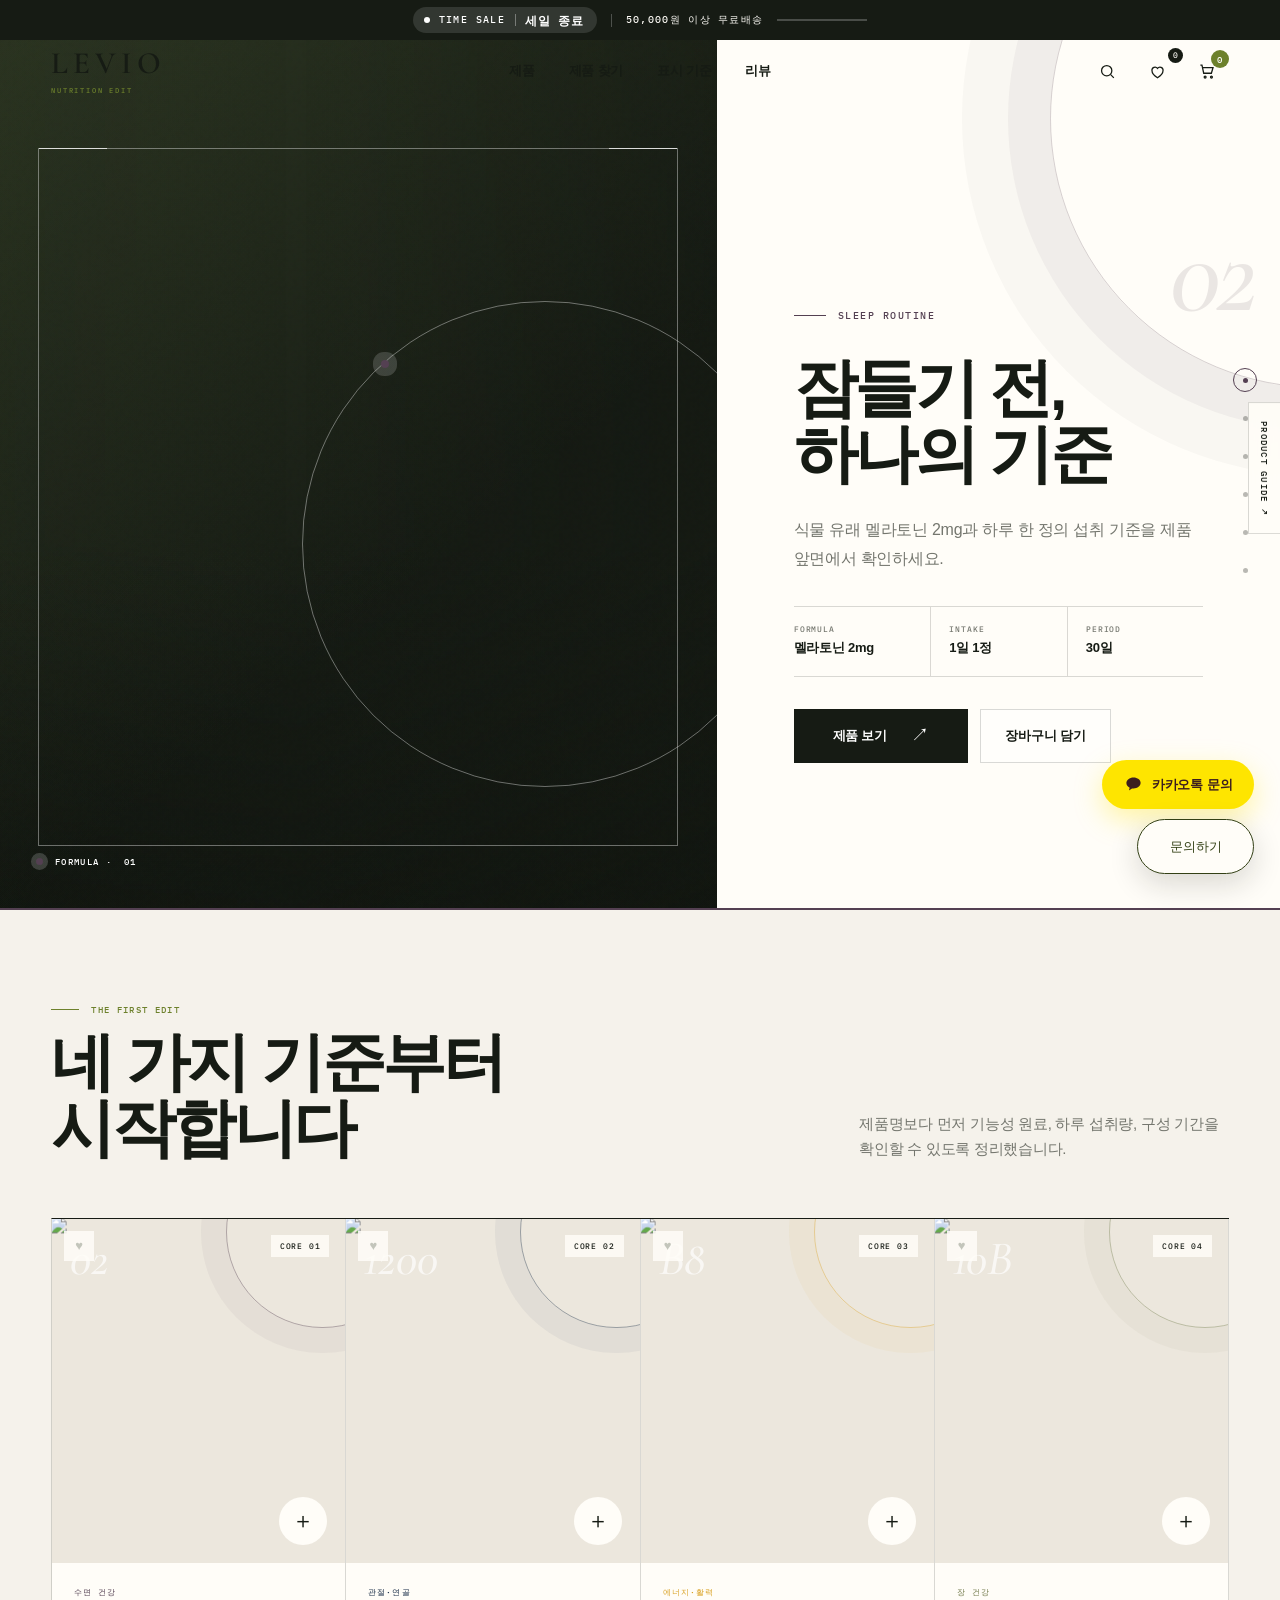
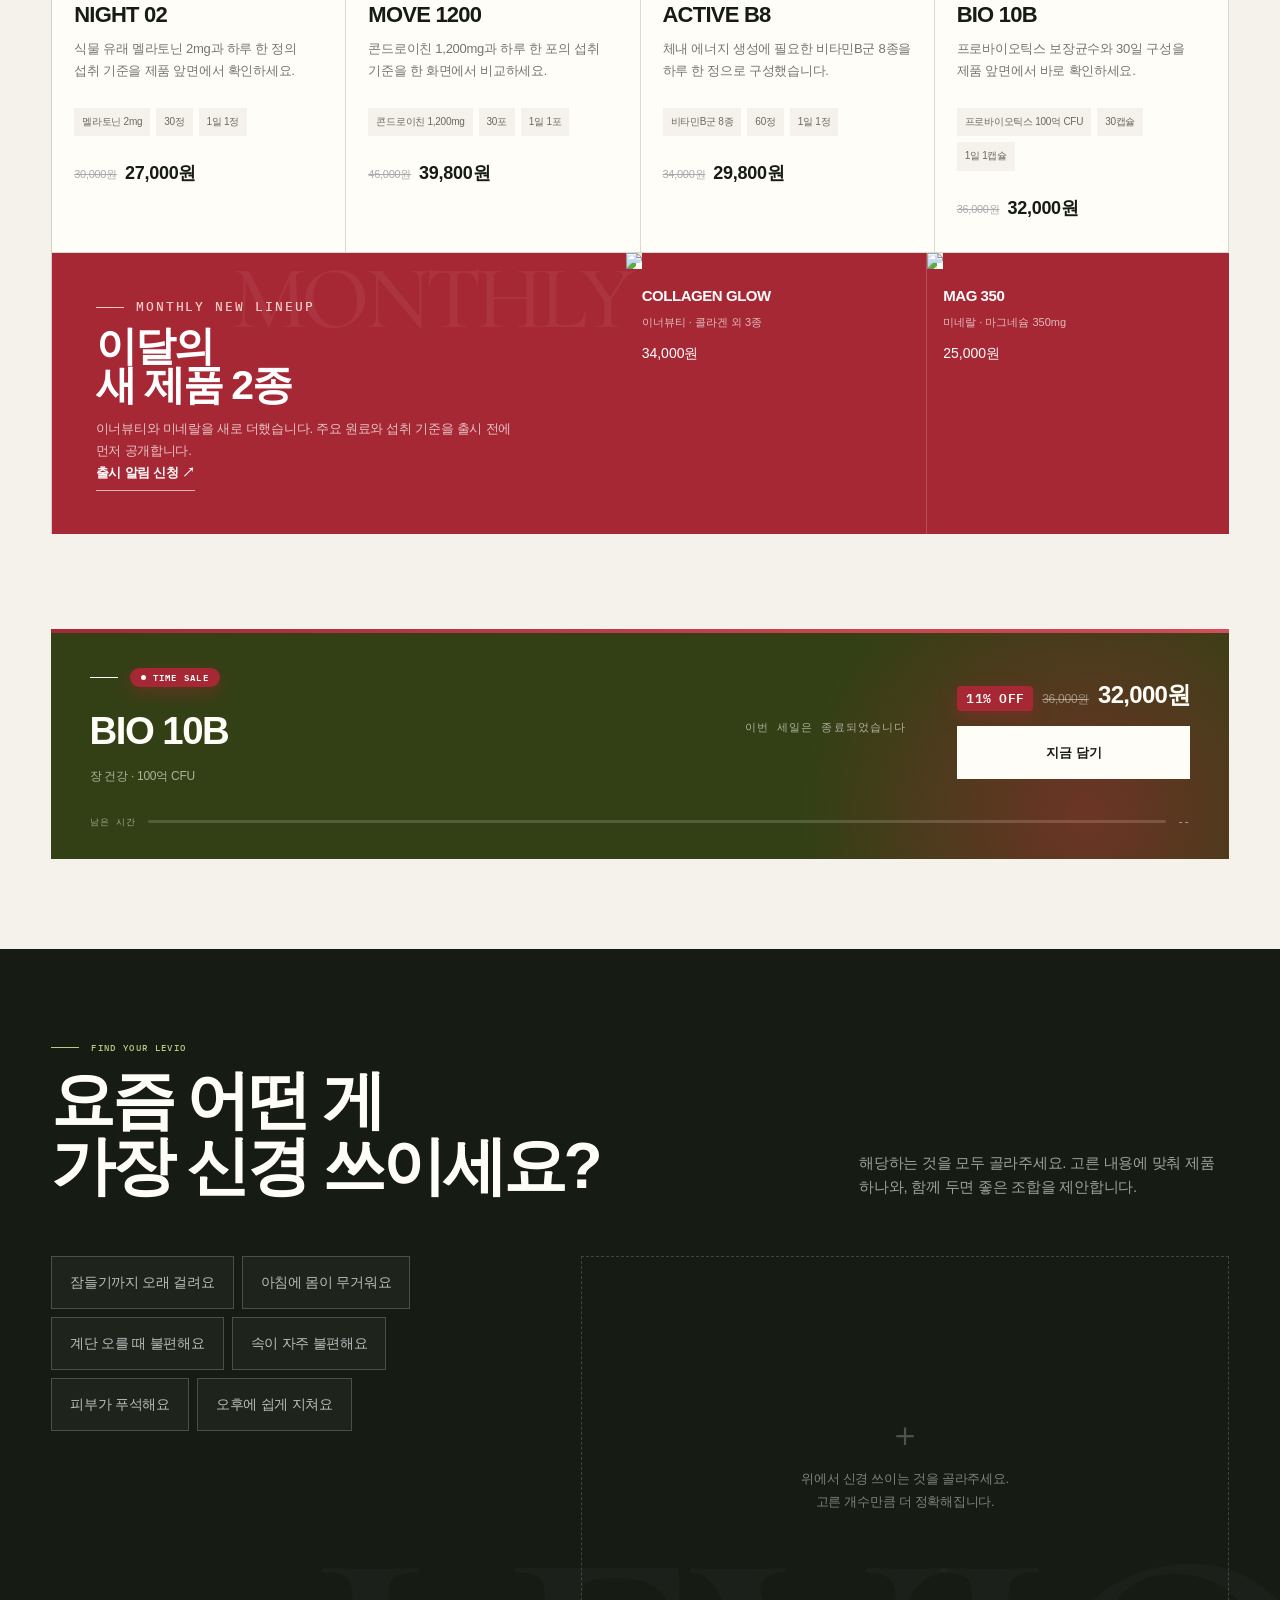
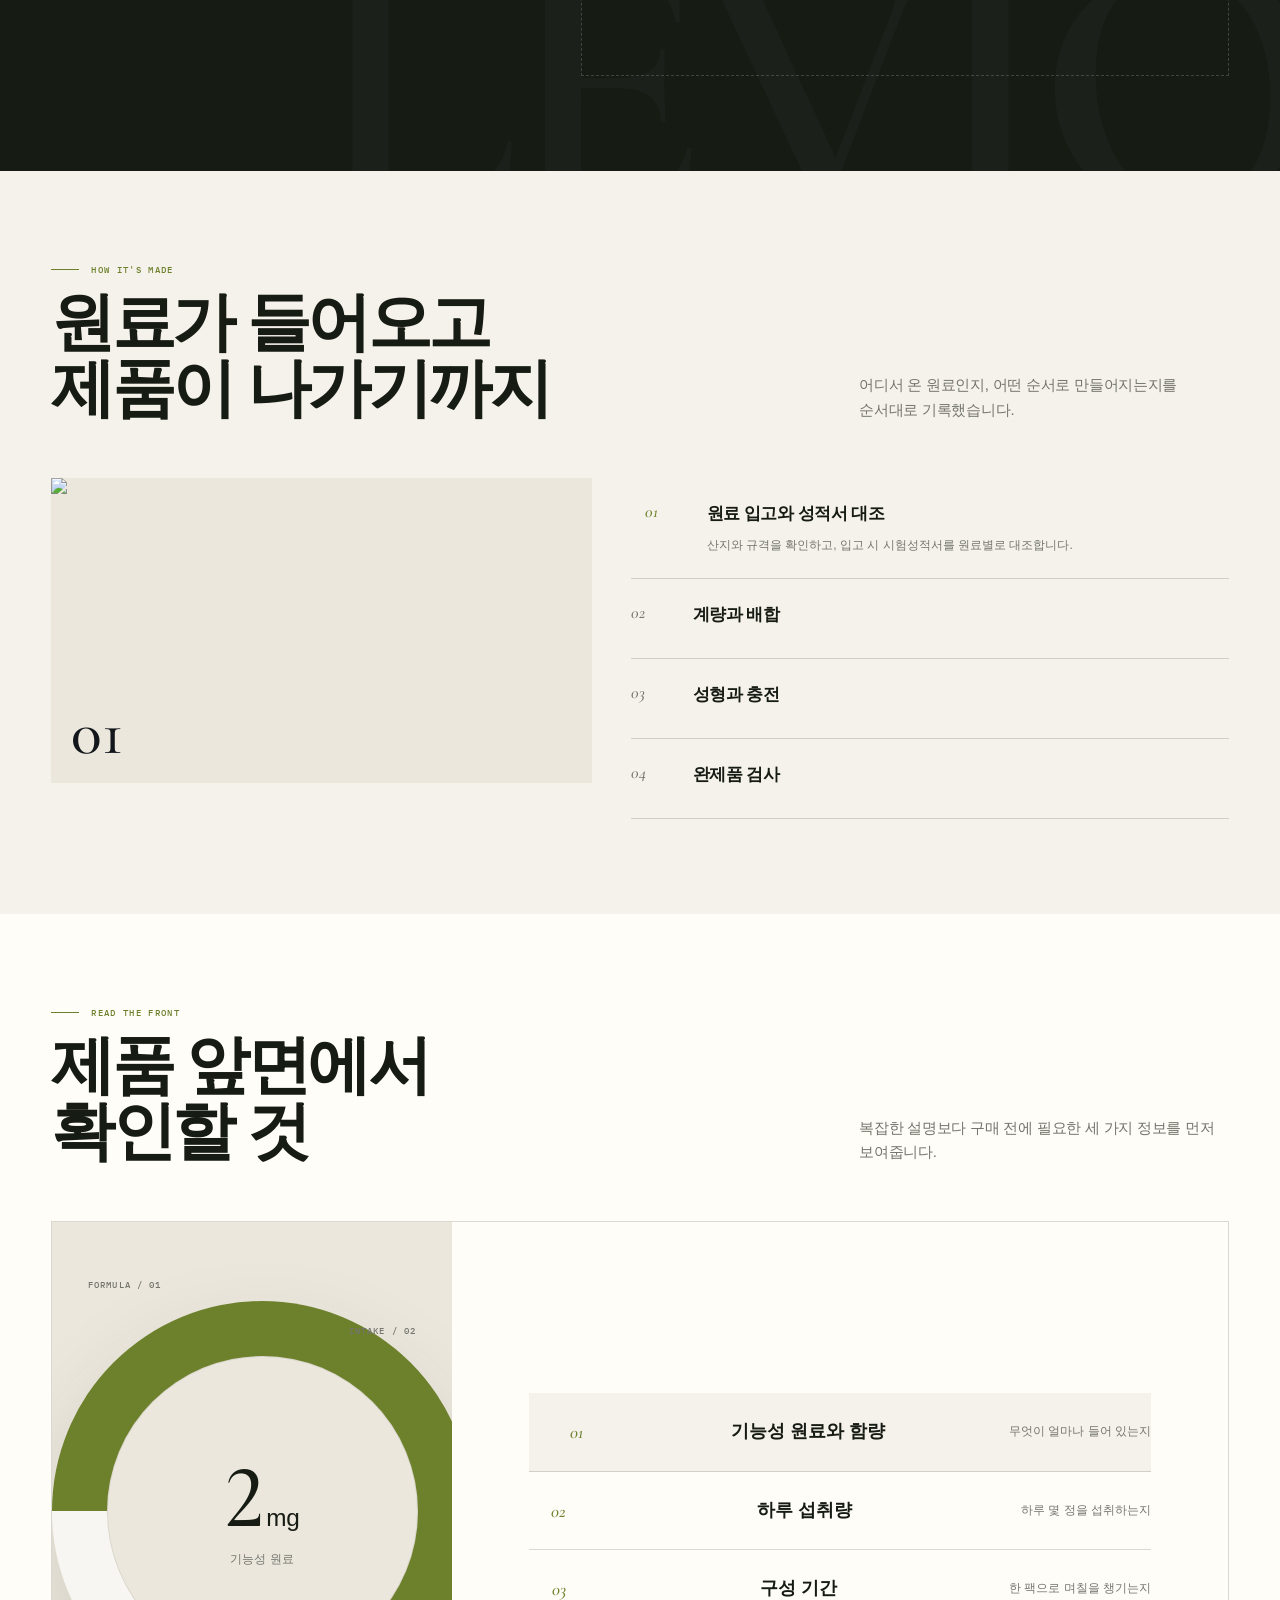
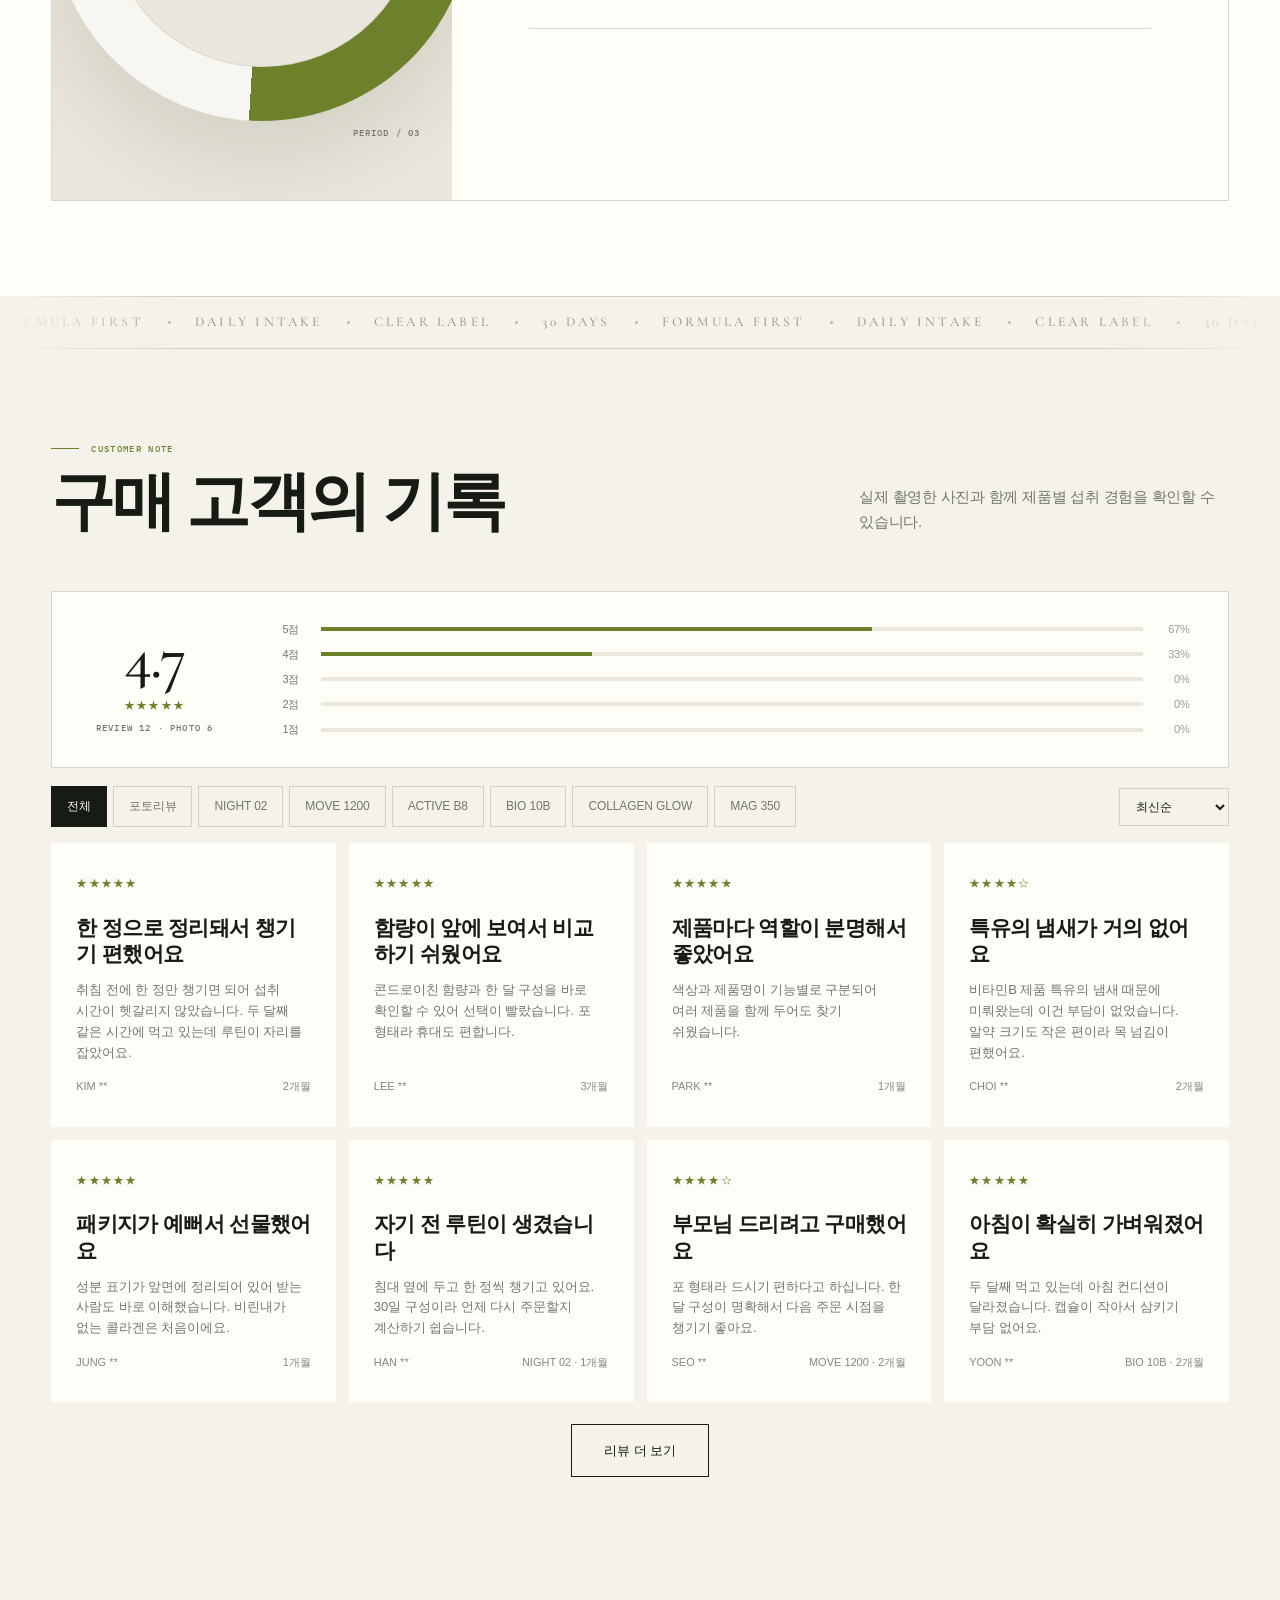
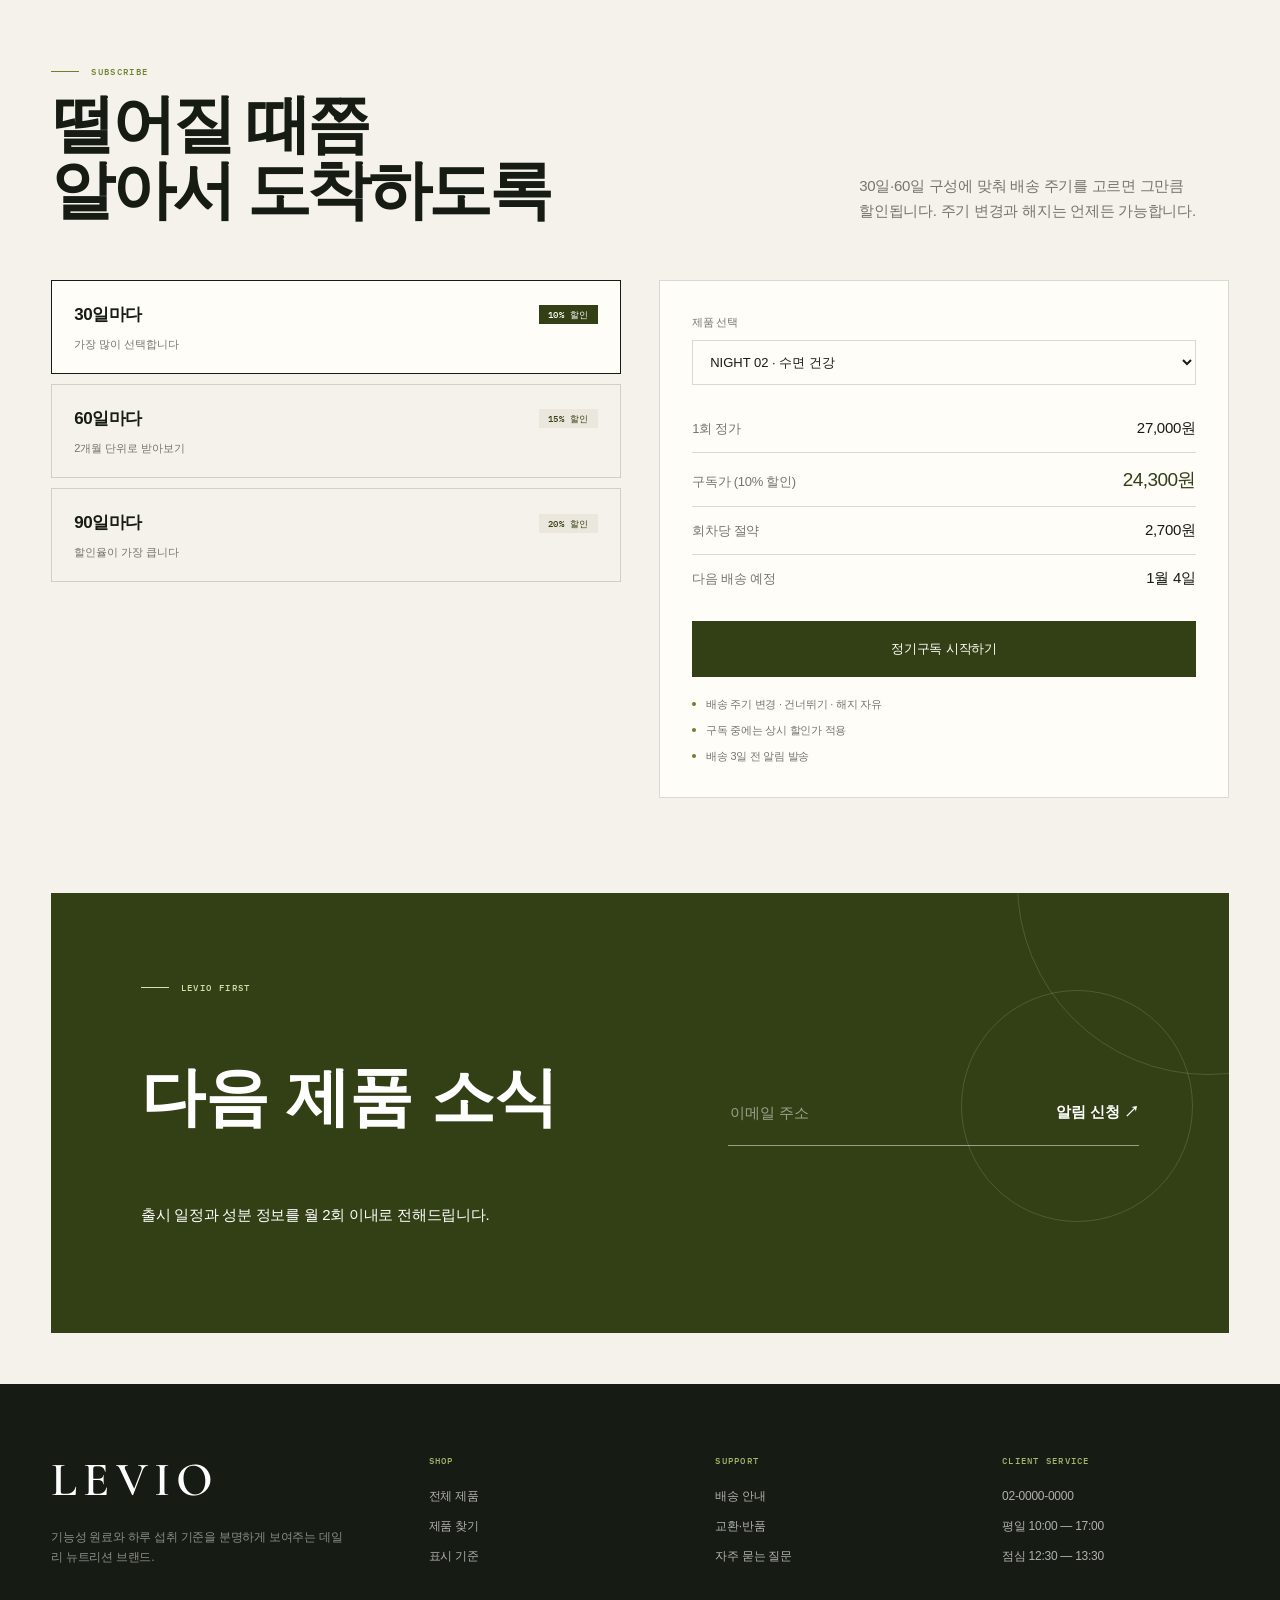
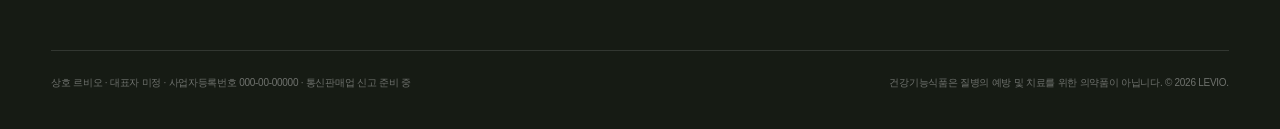
==== cafe24/skin3-final.html @ 1975ecf2 "카페24 자사몰 디자인 2종 추가 leviooffical.cafe24.com 에 배포한 단일 HTML 소스와 작업 기록입니다.  - cafe24/skin3-final.html : " ====
<!doctype html>
<html lang="ko">
<head>
  <meta charset="utf-8">
  <meta name="viewport" content="width=device-width, initial-scale=1">
  <meta name="theme-color" content="#f2eee6">
  <meta name="description" content="기능성 원료와 하루 섭취량을 분명하게 보여주는 르비오의 데일리 뉴트리션 스토어">
  <title>LEVIO — Daily Nutrition Edit</title>
  <link rel="preconnect" href="https://cdn.jsdelivr.net">
  <link rel="preconnect" href="https://fonts.googleapis.com">
  <link rel="preconnect" href="https://fonts.gstatic.com" crossorigin>
  <link href="https://fonts.googleapis.com/css2?family=Cormorant+Garamond:ital,wght@0,500;0,600;1,500&family=IBM+Plex+Mono:wght@400;500&display=swap" rel="stylesheet">
  <link href="https://cdn.jsdelivr.net/gh/orioncactus/pretendard/dist/web/variable/pretendardvariable-dynamic-subset.css" rel="stylesheet">
  <style>
    :root{
      --ink:#161b14;
      --muted:#74766e;
      --line:rgba(22,27,20,.16);
      --paper:#f5f2eb;
      --paper-2:#ece7dd;
      --white:#fffdf8;
      --olive:#6d812c;
      --olive-deep:#334015;
      --night:#544052;
      --move:#1c304a;
      --active:#d9a122;
      --bio:#727a4b;
      --glow:#a62835;
      --accent:var(--night);
      --accent-soft:#e7dfe5;
      --sans:"Pretendard Variable",Pretendard,-apple-system,BlinkMacSystemFont,"Segoe UI",sans-serif;
      --serif:"Cormorant Garamond",Georgia,serif;
      /* IBM Plex Mono 에는 한글 글리프가 없습니다. 한글이 시스템 기본 모노로
         떨어지지 않도록 Pretendard 를 폴백으로 둡니다. */
      --mono:"IBM Plex Mono","Pretendard Variable",Pretendard,monospace;
      --pad:clamp(20px,4vw,72px);
      --header-h:82px;
      --ease:cubic-bezier(.22,1,.36,1);
    }
    *{box-sizing:border-box}
    html{scroll-behavior:smooth;background:var(--paper)}
    body{margin:0;background:var(--paper);color:var(--ink);font-family:var(--sans);font-size:15px;line-height:1.65;letter-spacing:-.018em;overflow-x:hidden}
    button,a,input{font:inherit}
    button,a{color:inherit}
    button{border:0;background:none;cursor:pointer}
    a{text-decoration:none}
    img{display:block;max-width:100%}
    .sr-only{position:absolute;width:1px;height:1px;padding:0;margin:-1px;overflow:hidden;clip:rect(0,0,0,0);white-space:nowrap;border:0}
    :focus-visible{outline:2px solid var(--olive);outline-offset:4px}

    /* 상단 알림과 헤더 */
    .notice{height:40px;display:flex;align-items:center;justify-content:center;background:var(--ink);color:var(--white);font:500 10px/1 var(--mono);letter-spacing:.13em;text-transform:uppercase;position:relative;z-index:50}
    .site-header{height:var(--header-h);position:absolute;top:30px;left:0;right:0;z-index:40;display:grid;grid-template-columns:1fr auto 1fr;align-items:center;padding:0 var(--pad);color:var(--ink);transition:background .4s,box-shadow .4s,transform .4s}
    .site-header.is-fixed{position:fixed;top:0;height:66px;background:rgba(255,253,248,.76);backdrop-filter:blur(18px) saturate(120%);box-shadow:0 1px 0 var(--line)}
    .wordmark{display:inline-grid;justify-items:start;line-height:.82;width:max-content}
    .wordmark strong{font:600 31px/1 var(--serif);letter-spacing:.16em}
    .wordmark small{font:500 7px/1 var(--mono);letter-spacing:.26em;color:var(--olive);margin-top:8px}
    .nav{display:flex;align-items:center;gap:34px;font-size:13px;font-weight:650}
    .nav a{position:relative;padding:12px 0}
    .nav a::after{content:"";position:absolute;left:0;right:100%;bottom:5px;height:1px;background:currentColor;transition:right .35s var(--ease)}
    .nav a:hover::after{right:0}
    .header-actions{justify-self:end;display:flex;align-items:center;gap:8px}
    .icon-button{width:42px;height:42px;border-radius:50%;display:grid;place-items:center;transition:background .25s,transform .25s}
    .icon-button:hover{background:rgba(255,255,255,.65);transform:translateY(-2px)}
    .icon-button svg{width:19px;height:19px;fill:none;stroke:currentColor;stroke-width:1.6}
    .cart-button{position:relative}
    .cart-count{position:absolute;right:0;top:0;min-width:18px;height:18px;padding:0 5px;border-radius:20px;display:grid;place-items:center;background:var(--olive);color:white;font:500 9px/1 var(--mono)}
    .menu-button{display:none}

    /* 제품 전환형 히어로 */
    .hero{min-height:calc(100svh - 30px);display:grid;grid-template-columns:minmax(0,1.12fr) minmax(410px,.88fr);position:relative;isolation:isolate;background:var(--white);overflow:hidden;--hero-accent:var(--night);--hero-soft:#ded3dc}
    .hero-media{min-height:calc(100svh - 30px);position:relative;overflow:hidden;background:#dad2c5}
    .hero-media::before{content:"";position:absolute;inset:0;z-index:4;background:linear-gradient(90deg,rgba(15,18,13,.04),transparent 42%,rgba(15,18,13,.18)),linear-gradient(0deg,rgba(9,12,9,.3),transparent 42%);pointer-events:none}
    .hero-media::after{content:"";position:absolute;inset:0;z-index:5;opacity:.15;pointer-events:none;background-image:url("data:image/svg+xml,%3Csvg viewBox='0 0 180 180' xmlns='http://www.w3.org/2000/svg'%3E%3Cfilter id='n'%3E%3CfeTurbulence type='fractalNoise' baseFrequency='.85' numOctaves='3' stitchTiles='stitch'/%3E%3C/filter%3E%3Crect width='100%25' height='100%25' filter='url(%23n)' opacity='.32'/%3E%3C/svg%3E");mix-blend-mode:soft-light}
    /* 가로형 씬 컷이라 세로 패키지컷보다 확대를 줄여야 구도가 살아남습니다 */
    .hero-image{position:absolute;inset:-2%;width:104%;height:104%;object-fit:cover;object-position:center 46%;opacity:0;filter:saturate(.88) contrast(.98);transform:scale(1.05);transition:opacity 1s var(--ease),transform 7s ease;will-change:opacity,transform}
    .hero-image.is-active{opacity:1;transform:scale(1)}
    .hero-frame{position:absolute;inset:clamp(102px,12vh,138px) clamp(18px,3vw,48px) clamp(26px,5vw,64px);border:1px solid rgba(255,255,255,.38);z-index:6;pointer-events:none}
    .hero-frame::before,.hero-frame::after{content:"";position:absolute;width:68px;height:1px;background:rgba(255,255,255,.75);top:-1px}
    .hero-frame::before{left:0}.hero-frame::after{right:0}
    .scene-label{position:absolute;z-index:8;left:calc(var(--pad) * .7);bottom:44px;color:white;font:500 9px/1 var(--mono);letter-spacing:.15em;display:flex;align-items:center;gap:12px}
    .scene-label::before{content:"";width:7px;height:7px;border-radius:50%;background:var(--hero-accent);box-shadow:0 0 0 5px rgba(255,255,255,.18);transition:background .6s}
    .hero-scan{position:absolute;z-index:7;inset:0;pointer-events:none;overflow:hidden}
    .hero-scan span{position:absolute;width:38vw;max-width:530px;aspect-ratio:1;border:1px solid rgba(255,255,255,.38);border-radius:50%;right:-10%;top:30%;transform:translate3d(0,0,0);animation:scanOrbit 16s linear infinite}
    .hero-scan span::before{content:"";position:absolute;width:8px;height:8px;border-radius:50%;background:var(--hero-accent);top:12%;left:16%;box-shadow:0 0 0 8px rgba(255,255,255,.16);transition:background .6s}
    @keyframes scanOrbit{to{transform:rotate(360deg)}}

    .hero-copy{position:relative;min-height:calc(100svh - 30px);padding:clamp(140px,18vh,190px) clamp(38px,6vw,96px) 48px;display:flex;flex-direction:column;justify-content:center;background:var(--white);overflow:hidden}
    .hero-copy::before{content:"";position:absolute;width:clamp(320px,42vw,680px);aspect-ratio:1;border:1px solid color-mix(in srgb,var(--hero-accent) 24%,transparent);border-radius:50%;right:-55%;top:-22%;box-shadow:0 0 0 42px color-mix(in srgb,var(--hero-accent) 5%,transparent),0 0 0 88px color-mix(in srgb,var(--hero-accent) 3%,transparent);transition:border-color .8s,box-shadow .8s}
    .hero-kicker{font:500 10px/1 var(--mono);letter-spacing:.15em;color:var(--hero-accent);display:flex;align-items:center;gap:12px;margin-bottom:34px;transition:color .6s}
    .hero-kicker::before{content:"";width:32px;height:1px;background:currentColor}
    .hero-index{font:500 clamp(70px,9vw,138px)/.75 var(--serif);font-style:italic;color:color-mix(in srgb,var(--hero-accent) 12%,transparent);position:absolute;right:5%;top:22%;letter-spacing:-.05em;transition:color .6s}
    .hero-title{margin:0;max-width:580px;font-size:clamp(42px,5vw,76px);line-height:1.04;letter-spacing:-.055em;font-weight:700;text-wrap:balance}
    .hero-title span{display:block;clip-path:inset(0 0 0 0);transition:opacity .4s,transform .6s var(--ease)}
    .hero-title.is-changing span{opacity:0;transform:translateY(20px)}
    .hero-lead{max-width:470px;margin:28px 0 32px;color:var(--muted);font-size:16px;line-height:1.8;word-break:keep-all;transition:opacity .35s,transform .45s}
    .hero-copy.is-changing .hero-lead{opacity:0;transform:translateY(10px)}
    .hero-specs{display:grid;grid-template-columns:repeat(3,1fr);border-top:1px solid var(--line);border-bottom:1px solid var(--line);margin-bottom:32px}
    .hero-spec{padding:18px 12px 18px 0;display:grid;gap:4px}
    .hero-spec+.hero-spec{border-left:1px solid var(--line);padding-left:18px}
    .hero-spec small{font:500 8px/1 var(--mono);letter-spacing:.12em;color:var(--muted)}
    .hero-spec strong{font-size:13px;letter-spacing:-.02em}
    .hero-actions{display:flex;align-items:center;gap:12px}
    .button-primary,.button-ghost{min-height:54px;padding:0 24px;display:inline-flex;align-items:center;justify-content:center;gap:24px;font-size:13px;font-weight:700;position:relative;overflow:hidden}
    .button-primary{background:var(--ink);color:white;min-width:174px}
    .button-primary::before{content:"";position:absolute;inset:0;background:var(--hero-accent);transform:translateY(102%);transition:transform .5s var(--ease)}
    .button-primary:hover::before{transform:translateY(0)}
    .button-primary span,.button-primary b{position:relative;z-index:1}.button-primary b{font-size:18px;font-weight:400}
    .button-ghost{border:1px solid var(--line);background:rgba(255,255,255,.5)}
    .button-ghost:hover{border-color:var(--ink)}
    .hero-nav{position:absolute;right:22px;top:50%;transform:translateY(-50%);z-index:10;display:grid;gap:12px}
    .hero-dot{width:26px;height:26px;display:grid;place-items:center;position:relative}
    .hero-dot::before{content:"";width:5px;height:5px;border-radius:50%;background:var(--ink);opacity:.3;transition:.35s var(--ease)}
    .hero-dot::after{content:"";position:absolute;inset:1px;border:1px solid var(--hero-accent);border-radius:50%;transform:scale(.45);opacity:0;transition:.35s var(--ease)}
    .hero-dot.is-active::before{opacity:1;background:var(--hero-accent)}
    .hero-dot.is-active::after{transform:scale(1);opacity:1}
    .hero-progress{position:absolute;bottom:0;left:0;width:100%;height:2px;background:rgba(0,0,0,.06);z-index:12}
    .hero-progress span{display:block;width:100%;height:100%;background:var(--hero-accent);transform-origin:left;animation:heroTimer 6s linear infinite}
    .hero.is-paused .hero-progress span{animation-play-state:paused}
    @keyframes heroTimer{from{transform:scaleX(0)}to{transform:scaleX(1)}}

    /* 공통 섹션 */
    .section{padding:clamp(66px,7.4vw,112px) var(--pad)}
    .section-head{display:grid;grid-template-columns:minmax(0,1.05fr) minmax(260px,.55fr);gap:8vw;align-items:end;margin-bottom:56px}
    .eyebrow{margin:0 0 16px;font:500 9px/1 var(--mono);letter-spacing:.15em;color:var(--olive);display:flex;align-items:center;gap:12px}
    .eyebrow::before{content:"";width:28px;height:1px;background:currentColor}
    .section h2{font-size:clamp(38px,5vw,72px);line-height:1.03;letter-spacing:-.055em;margin:0;font-weight:700;text-wrap:balance}
    .section-head>p{margin:0;color:var(--muted);word-break:keep-all}
    .reveal{opacity:0;transform:translateY(36px);transition:opacity .8s var(--ease),transform .8s var(--ease)}
    .reveal.in-view{opacity:1;transform:none}

    /* 제품 에디트 */
    .shop-section{background:var(--paper)}
    .product-grid{display:grid;grid-template-columns:repeat(4,minmax(0,1fr));border-top:1px solid var(--ink);border-left:1px solid var(--line)}
    .product-card{min-width:0;border-right:1px solid var(--line);border-bottom:1px solid var(--line);background:var(--white);position:relative;transition:transform .5s var(--ease),box-shadow .5s var(--ease);isolation:isolate}
    .product-card:hover{transform:translateY(-10px);box-shadow:0 28px 70px rgba(30,32,22,.12);z-index:2}
    .product-visual{aspect-ratio:4/4.7;overflow:hidden;position:relative;background:var(--card-soft)}
    .product-visual::before{content:"";position:absolute;width:65%;aspect-ratio:1;border:1px solid color-mix(in srgb,var(--card-accent) 40%,transparent);border-radius:50%;right:-25%;top:-24%;z-index:1;box-shadow:0 0 0 25px color-mix(in srgb,var(--card-accent) 5%,transparent)}
    .product-visual img{width:100%;height:100%;object-fit:cover;object-position:center 57%;transform:scale(1.01);transition:transform .8s var(--ease),filter .8s;filter:saturate(.8)}
    .product-card:hover .product-visual img{transform:scale(1.075);filter:saturate(1)}
    .product-number{position:absolute;left:18px;top:16px;z-index:2;font:500 italic 48px/1 var(--serif);color:rgba(255,255,255,.68)}
    .product-tag{position:absolute;right:16px;top:16px;z-index:2;background:rgba(255,253,248,.82);backdrop-filter:blur(10px);padding:7px 9px;font:500 8px/1 var(--mono);letter-spacing:.1em}
    .quick-add{position:absolute;right:18px;bottom:18px;z-index:3;width:48px;height:48px;border-radius:50%;background:var(--white);display:grid;place-items:center;font-size:22px;transition:background .3s,color .3s,transform .3s}
    .quick-add:hover{background:var(--card-accent);color:white;transform:rotate(90deg)}
    .product-info{padding:25px 22px 28px}
    .product-category{margin:0 0 8px;color:var(--card-accent);font:500 8px/1 var(--mono);letter-spacing:.13em}
    .product-info h3{font-size:22px;line-height:1;margin:0 0 12px;letter-spacing:-.035em}
    .product-desc{height:48px;margin:0 0 22px;color:var(--muted);font-size:13px;line-height:1.7;word-break:keep-all}
    .product-meta{display:flex;gap:6px;flex-wrap:wrap;margin-bottom:23px}
    .product-meta span{background:var(--paper);padding:6px 8px;color:#686b62;font-size:10px}
    .product-price{display:flex;align-items:center;gap:8px}
    .product-price strong{font-size:18px}.product-price del{font-size:11px;color:#aaa}
    /* 신제품 배너 — 상품 카드 2배 높이(1275px)라 그리드 흐름을 끊어서 축소함 */
    .monthly-card{grid-column:1/-1;display:grid;grid-template-columns:minmax(300px,1fr) minmax(0,1.05fr);background:var(--glow);color:white;border-right:1px solid var(--glow);overflow:hidden}
    .monthly-copy{padding:clamp(30px,3.4vw,52px);position:relative;display:flex;flex-direction:column;justify-content:center}
    .monthly-copy::before{content:"MONTHLY";position:absolute;right:-.04em;top:.02em;font:500 clamp(54px,7vw,104px)/1 var(--serif);color:rgba(255,255,255,.06);letter-spacing:-.06em}
    .monthly-copy .eyebrow{color:#f7c9c6}.monthly-copy h3{font-size:clamp(28px,3.2vw,46px);line-height:.94;letter-spacing:-.05em;margin:9px 0 14px}
    .monthly-copy p{max-width:420px;font-size:13px;line-height:1.7;color:rgba(255,255,255,.72);word-break:keep-all;margin:0}
    .monthly-specs{display:flex;flex-wrap:wrap;gap:16px;margin:16px 0 20px;font:500 9px/1.6 var(--mono);letter-spacing:.09em}
    .monthly-link{width:max-content;color:white;border-bottom:1px solid rgba(255,255,255,.65);padding:0 0 6px;font-size:13px;font-weight:650}
    /* 신제품 2종 나란히 */
    .monthly-pair{display:grid;grid-template-columns:1fr 1fr;gap:1px;background:rgba(255,255,255,.18)}
    .monthly-item{display:flex;flex-direction:column;padding:0;text-align:left;background:var(--glow);cursor:pointer;transition:background .4s var(--ease)}
    .monthly-item:hover{background:#8f222d}
    .monthly-shot{position:relative;display:block;aspect-ratio:1/1;overflow:hidden;background:#e9d0bd}
    .monthly-shot img{width:100%;height:100%;object-fit:cover;transition:transform 1.1s var(--ease)}
    .monthly-item:hover .monthly-shot img{transform:scale(1.05)}
    .monthly-new{position:absolute;left:10px;top:10px;padding:5px 8px;background:var(--white);color:var(--glow);font:500 8px/1 var(--mono);letter-spacing:.12em}
    .monthly-meta{display:block;padding:15px 16px 18px;color:white}
    .monthly-meta strong{display:block;font-size:15px;letter-spacing:-.03em}
    .monthly-meta span{display:block;margin:6px 0 10px;font-size:11px;line-height:1.5;color:rgba(255,255,255,.68);word-break:keep-all}
    .monthly-meta em{font-style:normal;font-size:14px;font-weight:500}
    .monthly-visual{min-height:0;aspect-ratio:4/3;position:relative;overflow:hidden;background:#e9d0bd}
    .monthly-visual img{width:100%;height:100%;object-fit:cover;object-position:center 52%;filter:saturate(.92);transition:transform 1.2s var(--ease)}
    .monthly-card:hover .monthly-visual img{transform:scale(1.035)}
    .monthly-visual::after{content:"";position:absolute;inset:0;background:linear-gradient(90deg,rgba(166,40,53,.28),transparent 35%)}
    .orbit-line{position:absolute;z-index:3;width:150px;aspect-ratio:1;border:1px solid rgba(255,255,255,.5);border-radius:50%;right:8%;top:10%;animation:orbitFloat 9s ease-in-out infinite}
    .orbit-line::after{content:"";position:absolute;width:14px;height:14px;border-radius:50%;background:#f3c0b6;left:8%;top:22%;box-shadow:0 0 0 8px rgba(255,255,255,.12)}
    @keyframes orbitFloat{50%{transform:translate(-22px,30px) rotate(28deg)}}

    /* 고민 선택 다이얼 */
    .finder{background:var(--ink);color:var(--white);overflow:hidden;position:relative}
    .finder::before{content:"LEVIO";position:absolute;right:-.08em;bottom:-.28em;font:600 clamp(160px,30vw,480px)/1 var(--serif);letter-spacing:-.05em;color:rgba(255,255,255,.025)}
    .finder .eyebrow{color:#bacb81}.finder .section-head>p{color:rgba(255,255,255,.58)}
    .finder-stage{display:grid;grid-template-columns:minmax(360px,.85fr) minmax(420px,1.15fr);gap:clamp(54px,9vw,140px);align-items:center;position:relative;z-index:2}
    .dial-wrap{display:grid;place-items:center;position:relative;min-height:560px}
    .dial{width:min(38vw,480px);aspect-ratio:1;border-radius:50%;position:relative;background:conic-gradient(from -45deg,var(--dial-color) 0 24%,rgba(255,255,255,.07) 24% 100%);transition:background .8s var(--ease);box-shadow:inset 0 0 0 1px rgba(255,255,255,.14),0 50px 100px rgba(0,0,0,.22)}
    .dial::before{content:"";position:absolute;inset:17%;border-radius:50%;background:var(--ink);box-shadow:0 0 0 1px rgba(255,255,255,.14)}
    .dial-core{position:absolute;inset:29%;border-radius:50%;display:grid;place-items:center;text-align:center;border:1px solid rgba(255,255,255,.16);z-index:2}
    .dial-core small{font:500 8px/1 var(--mono);letter-spacing:.14em;color:#a8aa9f}.dial-core strong{display:block;font-size:clamp(28px,3vw,42px);letter-spacing:-.04em;margin-top:12px}
    .dial-pointer{position:absolute;width:50%;height:1px;left:50%;top:50%;transform-origin:left;transform:rotate(var(--dial-rotation));transition:transform .8s var(--ease);z-index:3}
    .dial-pointer::after{content:"";position:absolute;right:-8px;top:-7px;width:14px;height:14px;border-radius:50%;background:var(--dial-color);box-shadow:0 0 0 7px rgba(255,255,255,.08);transition:background .5s}
    .dial-button{position:absolute;width:92px;height:92px;border-radius:50%;border:1px solid rgba(255,255,255,.18);color:rgba(255,255,255,.55);font-size:12px;font-weight:650;background:rgba(255,255,255,.025);transition:.35s var(--ease)}
    .dial-button:hover,.dial-button.is-active{color:white;border-color:var(--dial-color);background:color-mix(in srgb,var(--dial-color) 18%,transparent);transform:scale(1.08)}
    .dial-button[data-index="0"]{left:calc(50% - 46px);top:-46px}
    .dial-button[data-index="1"]{right:-46px;top:calc(50% - 46px)}
    .dial-button[data-index="2"]{left:calc(50% - 46px);bottom:-46px}
    .dial-button[data-index="3"]{left:-46px;top:calc(50% - 46px)}
    .finder-result{min-height:500px;border-top:1px solid rgba(255,255,255,.18);border-bottom:1px solid rgba(255,255,255,.18);padding:52px 0;display:grid;align-content:center}
    .finder-result small{font:500 9px/1 var(--mono);letter-spacing:.15em;color:var(--dial-color);transition:color .4s}
    .finder-result h3{font-size:clamp(48px,6vw,90px);line-height:.9;letter-spacing:-.055em;margin:26px 0 18px;transition:opacity .3s,transform .5s var(--ease)}
    .finder-result .result-category{font-size:20px;font-weight:700;margin-bottom:25px}
    .finder-result p{color:rgba(255,255,255,.58);max-width:520px;font-size:15px;word-break:keep-all}
    .result-specs{display:grid;grid-template-columns:repeat(3,1fr);margin:32px 0;border-top:1px solid rgba(255,255,255,.14);border-bottom:1px solid rgba(255,255,255,.14)}
    .result-specs div{padding:18px 14px 18px 0}.result-specs div+div{border-left:1px solid rgba(255,255,255,.14);padding-left:18px}
    .result-specs small{display:block;color:rgba(255,255,255,.38);margin-bottom:7px}.result-specs strong{font-size:13px}
    .result-action{background:var(--white);color:var(--ink);min-height:54px;padding:0 24px;font-weight:700;display:inline-flex;align-items:center;gap:35px;width:max-content}
    .finder-result.is-changing>*{opacity:.15;transform:translateY(10px)}

    /* 성분 라벨 그래픽 */
    .label-section{background:var(--white);position:relative;overflow:hidden}
    .label-grid{display:grid;grid-template-columns:.68fr 1.32fr;border:1px solid var(--line);min-height:580px}
    .label-visual{position:relative;display:grid;place-items:center;background:var(--paper-2);overflow:hidden}
    /* 커스텀 프로퍼티는 타입을 등록해야 애니메이션됩니다.
       등록하지 않으면 conic-gradient 각도가 보간되지 않고 값이 툭 튑니다. */
    @property --label-value{syntax:'<percentage>';inherits:false;initial-value:0%}

    .label-disc{--label-value:0%;width:min(34vw,420px);aspect-ratio:1;border-radius:50%;background:conic-gradient(from -90deg,var(--olive) 0 var(--label-value),rgba(255,255,255,.62) var(--label-value) 100%);transition:--label-value 1.25s cubic-bezier(.32,.06,.16,1);display:grid;place-items:center;box-shadow:0 40px 90px rgba(45,52,24,.13)}
    .label-disc::before{content:"";width:74%;aspect-ratio:1;border-radius:50%;background:var(--paper-2);box-shadow:inset 0 0 0 1px rgba(22,27,20,.08)}
    /* 값과 캡션을 한 덩어리로 묶어 중앙 정렬 (margin-top 매직넘버 제거) */
    .label-core{position:absolute;z-index:2;display:grid;justify-items:center;gap:7px;text-align:center}
    /* 숫자는 세리프, 단위는 산세리프.
       Cormorant Garamond 에 한글 글리프가 없어 '1일 / 30일' 의 '일' 이 깨졌습니다. */
    .label-disc strong{display:flex;align-items:baseline;gap:3px;font-weight:500}
    .label-disc strong b{font:500 clamp(52px,7vw,92px)/1 var(--serif);letter-spacing:-.015em;font-variant-numeric:lining-nums}
    .label-disc strong i{font-style:normal;font-family:var(--sans);font-size:clamp(16px,1.9vw,25px);font-weight:500;letter-spacing:-.01em;color:var(--ink)}
    .label-disc span{font-family:var(--sans);font-size:12px;font-weight:500;letter-spacing:.02em;color:var(--muted)}
    .floating-code{position:absolute;font:500 9px/1 var(--mono);letter-spacing:.12em;color:var(--muted)}
    .floating-code.one{left:9%;top:10%}.floating-code.two{right:8%;bottom:11%}.floating-code.three{right:9%;top:18%}
    .label-list{padding:clamp(38px,6vw,86px);display:flex;flex-direction:column;justify-content:center}
    .label-row{display:grid;grid-template-columns:60px 1fr auto;align-items:center;gap:20px;padding:24px 0;border-bottom:1px solid var(--line);cursor:pointer;transition:padding .35s,background .35s}
    .label-row:hover,.label-row.is-active{padding-left:18px;background:var(--paper)}
    .label-row em{font:500 italic 18px/1 var(--serif);color:var(--olive)}
    .label-row strong{font-size:18px}.label-row span{color:var(--muted);font-size:12px;text-align:right}

    /* 움직이는 에디토리얼 띠 */
    .ticker{overflow:hidden;border-top:1px solid var(--line);border-bottom:1px solid var(--line);background:transparent;padding:19px 0;
      -webkit-mask-image:linear-gradient(90deg,transparent,#000 14%,#000 86%,transparent);
      mask-image:linear-gradient(90deg,transparent,#000 14%,#000 86%,transparent)}
    .ticker-track{display:flex;width:max-content;animation:tickerMove 26s linear infinite}
    .ticker-item{font:500 clamp(11px,1.05vw,14px)/1 var(--serif);letter-spacing:.24em;text-transform:uppercase;white-space:nowrap;color:rgba(22,27,20,.4);display:flex;align-items:center}
    .ticker-item::after{content:"";width:3px;height:3px;border-radius:50%;background:var(--olive);opacity:.45;margin:0 24px}
    @keyframes tickerMove{to{transform:translateX(-50%)}}

    /* 알림바 게이지 · 위시 */
    .notice{gap:14px;padding:0 14px}
    /* 상단 타임세일 — 어두운 알림바 위에서 확실히 튀도록 붉은 pill 로 채웁니다. */
    .notice-sale{display:inline-flex;align-items:center;gap:9px;padding:7px 13px 7px 11px;border-radius:999px;
      background:var(--glow);color:#fff;font:inherit;white-space:nowrap;position:relative;overflow:hidden;
      box-shadow:0 0 0 1px rgba(255,255,255,.16),0 6px 18px rgba(166,40,53,.42);
      transition:transform .3s var(--ease),box-shadow .3s var(--ease)}
    .notice-sale::after{content:"";position:absolute;inset:0;pointer-events:none;
      background:linear-gradient(105deg,transparent 30%,rgba(255,255,255,.42) 48%,transparent 66%);
      transform:translateX(-120%);animation:noticeSweep 3.6s var(--ease) infinite}
    @keyframes noticeSweep{0%{transform:translateX(-120%)}55%,100%{transform:translateX(120%)}}
    .notice-sale:hover{transform:translateY(-1px);box-shadow:0 0 0 1px rgba(255,255,255,.3),0 8px 22px rgba(166,40,53,.55)}
    .notice-sale.is-over{background:rgba(255,255,255,.12);box-shadow:none}
    .notice-sale.is-over::after{display:none}
    .notice-dot{width:6px;height:6px;border-radius:50%;background:#fff;flex:none;animation:noticePulse 1.2s ease-in-out infinite}
    @keyframes noticePulse{0%,100%{opacity:1;transform:scale(1)}50%{opacity:.35;transform:scale(.6)}}
    .notice-label{font-weight:500;letter-spacing:.14em}
    .notice-off{padding:3px 6px;border-radius:4px;background:#fff;color:var(--glow);font:600 10px/1 var(--mono);letter-spacing:.04em}
    .notice-clock{font:600 12px/1 var(--mono);letter-spacing:.06em;font-variant-numeric:tabular-nums;
      padding-left:9px;margin-left:1px;border-left:1px solid rgba(255,255,255,.34)}
    .notice-clock b{font-weight:600}
    .notice-div{width:1px;height:13px;background:rgba(255,255,255,.24);flex:none}
    .notice-gauge{width:90px;height:2px;background:rgba(255,255,255,.22);overflow:hidden;flex:none}
    .notice-gauge i{display:block;height:100%;width:0;background:#d5dfa9;transition:width .5s var(--ease)}
    @media (max-width:760px){.notice-div,.notice-gauge{display:none}.notice #noticeText{display:none}
      .notice-label{display:none}.notice{gap:8px}}
    .wish-button{position:relative}
    .wish-button .wish-count{position:absolute;top:-2px;right:-4px;min-width:15px;height:15px;padding:0 3px;border-radius:9px;background:var(--ink);color:var(--white);font:500 8px/15px var(--mono);text-align:center}
    .wish-button.has-items svg{fill:var(--olive);stroke:var(--olive)}
    .wish-dot{position:absolute;left:12px;top:12px;z-index:3;width:30px;height:30px;display:grid;place-items:center;background:rgba(255,253,248,.86);color:#c3c5bb;font-size:13px;transition:color .3s,background .3s}
    .wish-dot:hover{background:var(--white);color:var(--olive)}
    .wish-dot.is-on{color:var(--glow)}
    .quick-hint{position:absolute;left:50%;top:50%;transform:translate(-50%,-50%) scale(.94);z-index:2;padding:11px 20px;background:rgba(255,253,248,.94);font:500 9px/1 var(--mono);letter-spacing:.13em;text-transform:uppercase;color:var(--ink);opacity:0;transition:opacity .35s,transform .45s var(--ease);pointer-events:none}
    .product-visual:hover .quick-hint{opacity:1;transform:translate(-50%,-50%) scale(1)}
    .product-visual{cursor:pointer}

    /* ── 스크롤 연출 ──────────────────────────────── */

    /* 상단 스크롤 진행 인디케이터 */
    .scroll-progress{position:fixed;left:0;top:0;height:2px;z-index:100;width:0;background:linear-gradient(90deg,var(--olive),#9cb63a);transition:width .12s linear;pointer-events:none}

    /* 헤드라인 라인 마스크 — 잘린 창 밖에서 한 줄씩 올라옵니다 */
    .line-mask{display:block;overflow:hidden}
    .line-mask>span{display:block;transform:translateY(105%) rotate(2.5deg);transform-origin:left top;opacity:0;transition:transform 1.05s cubic-bezier(.19,1,.22,1),opacity .8s ease}
    .in-view .line-mask>span,.line-mask.in-view>span{transform:translateY(0) rotate(0);opacity:1}
    .line-mask:nth-of-type(2)>span{transition-delay:.09s}
    .line-mask:nth-of-type(3)>span{transition-delay:.18s}

    /* 이미지 커튼 와이프 — 덮개가 걷히면서 안에서 사진이 천천히 정지 */
    .curtain{position:relative;overflow:hidden}
    .curtain::before{content:"";position:absolute;inset:0;z-index:3;background:var(--paper);transform:scaleY(1);transform-origin:top;transition:transform 1.15s cubic-bezier(.76,0,.24,1)}
    .curtain img{transform:scale(1.16);transition:transform 1.7s cubic-bezier(.19,1,.22,1)}
    .curtain.in-view::before{transform:scaleY(0);transform-origin:bottom}
    .curtain.in-view img{transform:scale(1)}
    .finder .curtain::before{background:var(--ink)}
    .sale-band .curtain::before{background:var(--olive-deep)}

    /* 그리드 자식 순차 등장 */
    .stagger>*{opacity:0;transform:translateY(26px);transition:opacity .7s ease,transform .9s cubic-bezier(.19,1,.22,1)}
    .stagger.in-view>*{opacity:1;transform:none}
    .stagger.in-view>*:nth-child(1){transition-delay:.02s}
    .stagger.in-view>*:nth-child(2){transition-delay:.09s}
    .stagger.in-view>*:nth-child(3){transition-delay:.16s}
    .stagger.in-view>*:nth-child(4){transition-delay:.23s}
    .stagger.in-view>*:nth-child(5){transition-delay:.3s}
    .stagger.in-view>*:nth-child(6){transition-delay:.37s}
    .stagger.in-view>*:nth-child(7){transition-delay:.44s}
    .stagger.in-view>*:nth-child(8){transition-delay:.51s}

    @media (prefers-reduced-motion:reduce){
      .line-mask>span{transform:none;opacity:1}
      .curtain::before{display:none}
      .curtain img{transform:none}
      .stagger>*{opacity:1;transform:none}
      .scroll-progress{display:none}
    }

    /* 캡슐 버튼 — 내용물이 아래에서 차오르는 모션.
       회전하는 비정형 원(::before)이 수면의 출렁임을 만듭니다. */
    .capsule-btn{position:relative;overflow:hidden;isolation:isolate;display:inline-flex;align-items:center;justify-content:center;gap:9px;padding:16px 32px;border-radius:999px;border:1px solid var(--olive-deep);background:transparent;color:var(--olive-deep);font-family:var(--sans);font-size:13px;font-weight:500;letter-spacing:-.01em;cursor:pointer;transition:color .5s var(--ease),border-color .5s var(--ease),box-shadow .55s var(--ease),transform .35s var(--ease)}
    .capsule-label{position:relative;z-index:3;white-space:nowrap;transition:transform .5s var(--ease)}
    /* 캡슐 유리 질감 — 위쪽 스펙큘러 하이라이트 */
    .capsule-btn::after{content:"";position:absolute;left:8%;right:8%;top:5%;height:34%;z-index:4;border-radius:999px;pointer-events:none;background:linear-gradient(180deg,rgba(255,255,255,.4),transparent);opacity:0;transition:opacity .55s var(--ease)}
    .capsule-btn:hover::after,.capsule-btn:focus-visible::after{opacity:.55}

    /* 액체가 차오르는 부분.
       한 겹만 돌리면 수면이 한 방향으로만 기울어 부자연스럽습니다.
       서로 반대로 도는 두 겹을 겹쳐 파형이 간섭하게 만들어야 물결처럼 보입니다. */
    .capsule-fill{position:absolute;left:0;right:0;bottom:0;height:0;z-index:1;overflow:hidden;
      background:linear-gradient(180deg,#8fae32 0%,#7d9628 38%,var(--olive-deep) 100%);
      transition:height .92s cubic-bezier(.25,.75,.28,1)}
    .capsule-fill i{position:absolute;left:50%;top:-17px;width:250%;aspect-ratio:1;transform:translateX(-50%);will-change:transform}
    .capsule-fill .w1{border-radius:43% 47% 41% 45%;background:linear-gradient(180deg,#a8c449 0%,#88a52f 46%,transparent 82%);opacity:.95;animation:capsuleSwirl 5.6s linear infinite}
    .capsule-fill .w2{border-radius:46% 42% 48% 44%;background:linear-gradient(180deg,#7d9628 0%,#4d6119 52%,transparent 84%);opacity:.7;animation:capsuleSwirl 8.4s linear infinite reverse}
    /* 수면의 반짝임 */
    .capsule-fill::after{content:"";position:absolute;left:0;right:0;top:0;height:2px;z-index:2;background:linear-gradient(90deg,transparent,rgba(255,255,255,.6),transparent);opacity:.9}
    @keyframes capsuleSwirl{to{transform:translateX(-50%) rotate(360deg)}}

    /* 튀어오르는 물방울 */
    .capsule-drops{position:absolute;inset:0;z-index:2;border-radius:inherit;overflow:hidden;pointer-events:none}
    .capsule-drops i{position:absolute;bottom:0;left:var(--x);width:var(--s);height:var(--s);border-radius:50%;background:radial-gradient(circle at 32% 28%,#c3d977,#7d9628 62%);opacity:0;transform:translate3d(0,4px,0) scale(.3)}
    .capsule-btn:hover .capsule-drops i,.capsule-btn:focus-visible .capsule-drops i{animation:dropArc var(--d) cubic-bezier(.16,.7,.34,1) var(--t) forwards}
    @keyframes dropArc{
      0%{opacity:0;transform:translate3d(0,4px,0) scale(.3)}
      14%{opacity:1;transform:translate3d(calc(var(--dx)*.3),calc(var(--dy)*.55),0) scale(1)}
      52%{opacity:.95;transform:translate3d(var(--dx),var(--dy),0) scale(.92)}
      100%{opacity:0;transform:translate3d(calc(var(--dx)*1.5),6px,0) scale(.34)}
    }
    .capsule-drops i:nth-child(1){--x:16%;--s:7px;--dx:-9px;--dy:-30px;--d:1.05s;--t:.06s}
    .capsule-drops i:nth-child(2){--x:31%;--s:5px;--dx:7px;--dy:-42px;--d:1.2s;--t:.16s}
    .capsule-drops i:nth-child(3){--x:47%;--s:9px;--dx:-5px;--dy:-36px;--d:1.1s;--t:.02s}
    .capsule-drops i:nth-child(4){--x:62%;--s:4px;--dx:11px;--dy:-48px;--d:1.28s;--t:.22s}
    .capsule-drops i:nth-child(5){--x:76%;--s:7px;--dx:-8px;--dy:-33px;--d:1.12s;--t:.11s}
    .capsule-drops i:nth-child(6){--x:88%;--s:5px;--dx:6px;--dy:-40px;--d:1.22s;--t:.28s}

    .capsule-btn:hover,.capsule-btn:focus-visible{color:var(--white);border-color:var(--olive-deep);box-shadow:0 16px 34px rgba(51,64,21,.26)}
    .capsule-btn:hover .capsule-fill,.capsule-btn:focus-visible .capsule-fill{height:100%}
    .capsule-btn:hover .capsule-label,.capsule-btn:focus-visible .capsule-label{transform:translateY(-1px)}
    .capsule-btn:active{transform:translateY(1px) scale(.985)}
    .capsule-btn.is-light{border-color:rgba(255,255,255,.4);color:var(--white)}
    @media (prefers-reduced-motion:reduce){
      .capsule-fill{transition:none}
      .capsule-btn:hover .capsule-fill{height:100%}
      .capsule-drops{display:none}
    }

    /* 문의 플로팅 버튼 · 모달 */
    .fab-stack{position:fixed;right:clamp(16px,2vw,28px);bottom:clamp(16px,2vw,28px);z-index:90;display:flex;flex-direction:column;align-items:flex-end;gap:10px}
    .inquiry-fab{background:var(--white);box-shadow:0 10px 30px rgba(22,27,20,.16)}
    /* 카카오톡 상담 — 브랜드 컬러 고정(#FEE500 / 심볼 #3C1E1E) */
    .kakao-fab{display:inline-flex;align-items:center;gap:9px;padding:14px 22px;border-radius:999px;background:#FEE500;color:#3C1E1E;font-family:var(--sans);font-size:13px;font-weight:600;letter-spacing:-.01em;box-shadow:0 10px 28px rgba(254,229,0,.34);transition:transform .3s var(--ease),box-shadow .3s var(--ease)}
    .kakao-fab:hover{transform:translateY(-2px);box-shadow:0 16px 34px rgba(254,229,0,.46)}
    .kakao-fab:active{transform:translateY(0)}
    .kakao-fab svg{width:19px;height:19px;flex:none;fill:#3C1E1E}
    .inquiry{position:fixed;inset:0;z-index:130;display:none;place-items:center;padding:clamp(14px,4vw,50px);background:rgba(22,27,20,.86);backdrop-filter:blur(9px)}
    .inquiry.is-open{display:grid}
    .inq-panel{width:min(520px,100%);max-height:88vh;overflow-y:auto;background:var(--white);padding:clamp(26px,3vw,42px)}
    .inq-panel h3{font-size:clamp(23px,2.4vw,30px);letter-spacing:-.04em;margin:11px 0 8px}
    .inq-lead{font-size:13px;color:var(--muted);margin:0 0 22px}
    .inq-types{display:flex;flex-wrap:wrap;gap:6px;margin-bottom:20px}
    .inq-type{padding:10px 15px;border:1px solid var(--line);background:transparent;font-family:var(--sans);font-size:12px;font-weight:500;color:var(--muted);transition:background .3s,color .3s,border-color .3s}
    .inq-type:hover{border-color:var(--ink);color:var(--ink)}
    .inq-type.is-active{background:var(--ink);border-color:var(--ink);color:var(--white)}
    .inq-field{display:block;margin-bottom:16px}
    .inq-field small{display:block;font-family:var(--sans);font-size:11px;color:var(--muted);margin-bottom:8px}
    .inq-field input,.inq-field textarea{width:100%;padding:13px;border:1px solid var(--line);background:transparent;font-family:var(--sans);font-size:13px;color:var(--ink);resize:vertical}
    .inq-field input:focus,.inq-field textarea:focus{outline:none;border-color:var(--ink)}
    .inq-submit{width:100%;margin-top:6px}

    /* 한글 UI 라벨 — IBM Plex Mono 에는 한글 글리프가 없어 대체 폰트로 깨집니다.
       영문·숫자 라벨에만 --mono 를 쓰고, 한글이 들어가는 버튼·라벨은 이 클래스를 씁니다. */
    .ko-label{font-family:var(--sans);font-size:12px;font-weight:500;letter-spacing:.01em;text-transform:none}

    /* 증상 기반 추천 — FINDER 섹션은 배경이 어두우므로 다크 기준으로 배색 */
    .symptom-stage{display:grid;grid-template-columns:.85fr 1.15fr;gap:clamp(28px,4vw,62px);align-items:start;position:relative;z-index:2}
    .symptom-chips{display:flex;flex-wrap:wrap;gap:8px}
    .sy-chip{padding:14px 18px;border:1px solid rgba(255,255,255,.2);background:rgba(255,255,255,.035);font-family:var(--sans);font-size:14px;letter-spacing:-.02em;color:rgba(255,255,255,.7);text-align:left;transition:background .3s,border-color .3s,color .3s,transform .35s var(--ease)}
    .sy-chip:hover{border-color:rgba(255,255,255,.5);color:var(--white);transform:translateY(-2px)}
    .sy-chip.is-active{background:var(--white);border-color:var(--white);color:var(--ink)}
    .symptom-reset{margin-top:18px;font-family:var(--sans);font-size:12px;font-weight:500;color:rgba(255,255,255,.5);border-bottom:1px solid rgba(255,255,255,.25);padding-bottom:4px}
    .symptom-reset:hover{color:var(--white);border-color:var(--white)}
    .symptom-result{background:rgba(255,255,255,.045);border:1px solid rgba(255,255,255,.14);padding:clamp(22px,2.6vw,34px)}
    .symptom-result.is-empty{display:grid;place-items:center;min-height:420px;background:transparent;border-style:dashed;border-color:rgba(255,255,255,.18)}
    .sy-placeholder{text-align:center;color:rgba(255,255,255,.45)}
    .sy-mark{display:block;font:500 34px/1 var(--serif);color:rgba(255,255,255,.25);margin-bottom:14px}
    .sy-placeholder p{font-size:13px;line-height:1.8;margin:0}
    .sy-picked{display:flex;flex-wrap:wrap;gap:6px;margin-bottom:20px}
    .sy-picked span{padding:7px 11px;background:rgba(255,255,255,.09);font-family:var(--sans);font-size:11px;color:rgba(255,255,255,.72)}
    .sy-main{display:grid;grid-template-columns:.8fr 1.2fr;gap:22px;align-items:center;padding-bottom:24px;border-bottom:1px solid rgba(255,255,255,.14)}
    .sy-main img{width:100%;aspect-ratio:1;object-fit:cover;background:var(--sy-soft)}
    .sy-main-copy small{font:500 9px/1 var(--mono);letter-spacing:.14em;color:#bacb81}
    .sy-main-copy h3{font-size:clamp(23px,2.4vw,30px);letter-spacing:-.04em;margin:11px 0 6px;color:var(--white)}
    .sy-cat{font-size:12px;color:rgba(255,255,255,.5);margin:0 0 12px}
    .sy-lead{font-size:13px;line-height:1.7;color:rgba(255,255,255,.6);word-break:keep-all;margin:0 0 16px}
    .sy-price{display:flex;align-items:baseline;gap:10px;margin-bottom:16px}
    .sy-price del{color:rgba(255,255,255,.35);font-size:12px}
    .sy-price strong{font-size:20px;letter-spacing:-.03em;color:var(--white)}
    .sy-actions{display:flex;gap:8px;flex-wrap:wrap}
    .sy-add{padding:14px 22px;background:var(--white);color:var(--ink);font-family:var(--sans);font-size:12px;font-weight:500;transition:background .3s}
    .sy-add:hover{background:#d5dfa9}
    .sy-view{padding:14px 22px;border:1px solid rgba(255,255,255,.28);color:rgba(255,255,255,.8);font-family:var(--sans);font-size:12px;font-weight:500;transition:border-color .3s,color .3s}
    .sy-view:hover{border-color:var(--white);color:var(--white)}
    .sy-pair{padding-top:22px}
    .sy-pair-head small{font:500 9px/1 var(--mono);letter-spacing:.14em;color:rgba(255,255,255,.45)}
    .sy-pair-head p{font-size:13px;line-height:1.7;color:rgba(255,255,255,.78);margin:9px 0 15px;word-break:keep-all}
    .sy-pair-item{display:grid;grid-template-columns:52px 1fr auto;align-items:center;gap:14px;padding:12px;background:rgba(255,255,255,.06)}
    .sy-pair-item img{width:52px;height:52px;object-fit:cover}
    .sy-pair-item strong{display:block;font-size:14px;color:var(--white)}
    .sy-pair-item span{font-size:11px;color:rgba(255,255,255,.5)}
    .sy-pair-add{width:32px;height:32px;background:rgba(255,255,255,.14);color:var(--white);font-size:15px;transition:background .3s,color .3s}
    .sy-pair-add:hover{background:var(--white);color:var(--ink)}
    .sy-bundle{width:100%;margin-top:12px;padding:16px;border:1px solid rgba(255,255,255,.34);color:var(--white);font-family:var(--sans);font-size:12px;font-weight:500;transition:background .3s,color .3s,border-color .3s}
    .sy-bundle:hover{background:var(--white);border-color:var(--white);color:var(--ink)}

    /* 타임세일 */
    /* 타임세일 — 바로 아래 FINDER 가 --ink 라, 같은 색이면 두 섹션이 한 덩어리로 붙어
       경계가 어색해집니다. 딥올리브로 톤을 바꾸고 아래에 크림 여백을 둬서 끊어줍니다. */
    /* 타임세일 밴드 — 올리브 위에 붉은 강조를 얹어 주변 섹션과 확실히 구분합니다. */
    .sale-band{margin:0 var(--pad) clamp(58px,7vw,104px);background:var(--olive-deep);color:var(--white);
      padding:clamp(26px,3vw,40px) clamp(22px,3vw,44px) clamp(22px,2.6vw,34px);position:relative;overflow:hidden}
    .sale-band::before{content:"";position:absolute;left:0;right:0;top:0;height:4px;
      background:linear-gradient(90deg,var(--glow),#d8535f,var(--glow));background-size:200% 100%;
      animation:saleEdge 4.5s linear infinite}
    @keyframes saleEdge{0%{background-position:0 0}100%{background-position:200% 0}}
    .sale-band::after{content:"";position:absolute;right:-14%;top:-52%;width:52%;aspect-ratio:1;border-radius:50%;
      background:radial-gradient(circle,rgba(166,40,53,.5),transparent 66%);pointer-events:none}
    .sale-inner{display:grid;grid-template-columns:1fr auto auto;gap:clamp(20px,4vw,56px);align-items:center;position:relative;z-index:1}
    .sale-copy .eyebrow{color:#fff;margin-bottom:12px}
    .sale-flag{display:inline-flex;align-items:center;gap:7px;padding:5px 11px;border-radius:999px;
      background:var(--glow);font:600 9px/1 var(--mono);letter-spacing:.14em;box-shadow:0 6px 18px rgba(166,40,53,.4)}
    .sale-flag i{width:5px;height:5px;border-radius:50%;background:#fff;animation:noticePulse 1.2s ease-in-out infinite}
    .sale-copy h3{font-size:clamp(26px,3vw,40px);letter-spacing:-.04em;margin:12px 0 5px}
    .sale-lead{font-size:12px;color:rgba(255,253,248,.6);margin:0}
    .sale-count{display:flex;gap:10px}
    .sale-count div{min-width:74px;padding:14px 10px 12px;background:rgba(255,255,255,.1);text-align:center;
      border-top:2px solid var(--glow);border-radius:2px}
    .sale-count strong{display:block;font:600 34px/1 var(--mono);letter-spacing:-.02em;font-variant-numeric:tabular-nums}
    .sale-count div.is-sec strong{color:#ffb9bf}
    .sale-count small{display:block;margin-top:8px;font:500 8px/1 var(--mono);letter-spacing:.1em;color:rgba(255,253,248,.55)}
    .sale-over{font:500 11px/1 var(--mono);letter-spacing:.1em;color:rgba(255,253,248,.6);margin:0}
    .sale-price{display:flex;align-items:baseline;gap:9px;margin-bottom:11px}
    .sale-off{padding:6px 9px;border-radius:4px;background:var(--glow);font:600 13px/1 var(--mono);letter-spacing:.02em;
      box-shadow:0 6px 18px rgba(166,40,53,.4)}
    .sale-price del{color:rgba(255,253,248,.45);font-size:12px}
    .sale-price strong{font-size:24px;letter-spacing:-.03em}
    .sale-cta{width:100%;padding:16px 26px;background:var(--white);color:var(--ink);font-family:var(--sans);
      font-size:13px;font-weight:600;letter-spacing:-.01em;transition:background .3s,color .3s}
    .sale-cta:hover{background:var(--glow);color:#fff}
    /* 남은 시간을 길이로도 읽히게 하는 게이지 */
    .sale-meter{position:relative;z-index:1;margin-top:clamp(20px,2.4vw,30px);display:flex;align-items:center;gap:12px}
    .sale-meter-track{flex:1;height:3px;background:rgba(255,255,255,.16);overflow:hidden;border-radius:2px}
    .sale-meter-track i{display:block;height:100%;width:0;background:linear-gradient(90deg,var(--glow),#ff8a94);
      transition:width .6s var(--ease)}
    .sale-meter span{font:500 9px/1 var(--mono);letter-spacing:.12em;color:rgba(255,253,248,.55);white-space:nowrap}
    /* 좁은 화면에서 숫자 4칸이 넘치지 않게. 열 배치는 아래 1100/760 규칙이 담당합니다. */
    @media (max-width:760px){.sale-count strong{font-size:clamp(24px,7vw,34px)}}

    /* 정기구독 */
    .sub-stage{display:grid;grid-template-columns:1fr 1fr;gap:clamp(24px,3vw,46px);align-items:start}
    .sub-plans{display:grid;gap:10px}
    .sub-plan{display:grid;grid-template-columns:1fr auto;gap:6px 14px;padding:20px 22px;border:1px solid var(--line);background:transparent;text-align:left;transition:border-color .3s,background .3s,transform .35s var(--ease)}
    .sub-plan:hover{border-color:var(--ink);transform:translateY(-2px)}
    .sub-plan.is-active{border-color:var(--ink);background:var(--white)}
    .sub-plan strong{font-size:17px;letter-spacing:-.03em}
    .sub-rate{align-self:center;padding:5px 9px;background:var(--paper-2);font:500 9px/1 var(--mono);letter-spacing:.06em;color:var(--olive-deep)}
    .sub-plan.is-active .sub-rate{background:var(--olive-deep);color:var(--white)}
    .sub-plan small{grid-column:1/-1;font-size:11px;color:var(--muted)}
    .sub-calc{background:var(--white);border:1px solid var(--line);padding:clamp(22px,2.6vw,32px)}
    .sub-field small{display:block;font-family:var(--sans);font-size:11px;color:var(--muted);margin-bottom:9px}
    .sub-field select{width:100%;padding:13px;border:1px solid var(--line);background:transparent;font-size:13px;color:var(--ink);cursor:pointer}
    .sub-lines{margin:20px 0}
    .sub-line{display:flex;justify-content:space-between;align-items:baseline;gap:14px;padding:11px 0;border-bottom:1px solid var(--line);font-size:13px;color:var(--muted)}
    .sub-line strong{font-size:15px;color:var(--ink);font-weight:500}
    .sub-line strong.is-accent{color:var(--olive-deep);font-size:19px;letter-spacing:-.03em}
    .sub-line.total{border-bottom:0}
    .sub-cta{width:100%;padding:17px;background:var(--olive-deep);color:var(--white);font-family:var(--sans);font-size:13px;font-weight:500;letter-spacing:-.01em;transition:background .3s}
    .sub-cta:hover{background:var(--ink)}
    .sub-perks{list-style:none;margin:18px 0 0;padding:0;display:grid;gap:8px}
    .sub-perks li{font-size:11px;color:var(--muted);padding-left:14px;position:relative}
    .sub-perks li::before{content:"";position:absolute;left:0;top:7px;width:4px;height:4px;border-radius:50%;background:var(--olive)}

    /* 원료·제조 스토리 */
    .origin-flow{display:grid;grid-template-columns:.95fr 1.05fr;gap:clamp(24px,3vw,54px);align-items:start}
    .origin-media{position:sticky;top:calc(var(--header-h) + 26px);aspect-ratio:16/9;overflow:hidden;background:var(--paper-2)}
    .origin-media .origin-step-no{position:absolute}
    .origin-media img{width:100%;height:100%;object-fit:cover;transition:opacity .22s}
    .origin-step-no{position:absolute;left:20px;bottom:18px;font:500 clamp(44px,5vw,70px)/1 var(--serif);color:var(--white);mix-blend-mode:difference}
    .origin-list{list-style:none;margin:0;padding:0}
    .origin-row{width:100%;display:grid;grid-template-columns:44px 1fr;gap:18px;align-items:start;padding:22px 0;border-bottom:1px solid var(--line);text-align:left;transition:padding .35s var(--ease)}
    .origin-row:hover,.origin-row.is-active{padding-left:14px}
    .origin-row em{font:500 italic 17px/1.4 var(--serif);color:var(--muted);transition:color .3s}
    .origin-row.is-active em{color:var(--olive)}
    .origin-row strong{display:block;font-size:17px;letter-spacing:-.03em;margin-bottom:7px}
    .origin-row p{margin:0;font-size:12px;line-height:1.7;color:var(--muted);word-break:keep-all;max-height:0;opacity:0;overflow:hidden;transition:max-height .45s var(--ease),opacity .35s}
    .origin-row.is-active p{max-height:90px;opacity:1}

    /* 최근 본 상품 */
    .recent-strip{padding:0 var(--pad) clamp(52px,6vw,86px)}
    .recent-head{display:flex;justify-content:space-between;align-items:baseline;margin-bottom:16px}
    .recent-clear{font-family:var(--sans);font-size:12px;font-weight:500;color:var(--muted);border-bottom:1px solid var(--line);padding-bottom:3px}
    .recent-clear:hover{color:var(--ink);border-color:var(--ink)}
    .recent-rail{display:flex;gap:12px;overflow-x:auto;padding-bottom:6px}
    .recent-card{flex:0 0 128px;background:var(--white);border:1px solid transparent;padding:0;transition:border-color .3s,transform .4s var(--ease)}
    .recent-card:hover{border-color:var(--ink);transform:translateY(-4px)}
    .recent-card img{width:100%;aspect-ratio:1;object-fit:cover}
    .recent-card span{display:block;padding:10px 8px;font:500 9px/1.4 var(--mono);letter-spacing:.06em;color:var(--ink)}

    /* 퀵뷰 */
    .quickview{position:fixed;inset:0;z-index:120;display:none;place-items:center;padding:clamp(14px,4vw,50px);background:rgba(22,27,20,.86);backdrop-filter:blur(9px)}
    .quickview.is-open{display:grid}
    .qv-panel{width:min(940px,100%);max-height:86vh;background:var(--white);display:grid;grid-template-columns:.9fr 1.1fr;overflow:hidden}
    .qv-shot{background:var(--qv-soft,var(--paper-2));display:grid;place-items:center;padding:26px}
    .qv-shot img{width:100%;max-height:64vh;object-fit:contain}
    .qv-text{padding:clamp(24px,3vw,40px);overflow-y:auto;display:flex;flex-direction:column}
    .qv-cat{font:500 9px/1 var(--mono);letter-spacing:.13em;color:var(--muted);margin:0}
    .qv-text h3{font-size:clamp(24px,2.6vw,32px);letter-spacing:-.04em;margin:11px 0 10px}
    .qv-rate{display:flex;align-items:center;gap:9px;margin-bottom:14px}
    .qv-rate small{font:500 10px/1 var(--mono);letter-spacing:.06em;color:var(--muted)}
    .qv-lead{font-size:13px;line-height:1.75;color:var(--muted);word-break:keep-all;margin:0 0 20px}
    .qv-specs{display:grid;grid-template-columns:repeat(3,1fr);gap:12px;padding:17px 0;border-top:1px solid var(--line);border-bottom:1px solid var(--line)}
    .qv-specs small{display:block;font-family:var(--sans);font-size:11px;color:var(--muted);margin-bottom:7px}
    .qv-specs strong{font-size:12px;font-weight:500;letter-spacing:-.02em}
    .qv-pair{padding:18px 0}
    .qv-pair>small{display:block;font-family:var(--sans);font-size:11px;color:var(--muted);margin-bottom:11px}
    .qv-pair-row{display:grid;grid-template-columns:44px 1fr auto;gap:12px;align-items:center;padding:11px;background:var(--paper)}
    .qv-pair-row img{width:44px;height:44px;object-fit:cover}
    .qv-pair-row strong{display:block;font-size:13px}
    .qv-pair-row span{font-size:11px;color:var(--muted);line-height:1.5}
    .qv-pair-row button{width:30px;height:30px;background:var(--white);font-size:14px}
    .qv-pair-row button:hover{background:var(--ink);color:var(--white)}
    .qv-buy{margin-top:auto;padding-top:18px;border-top:1px solid var(--line)}
    .qv-price{display:flex;align-items:baseline;gap:10px;margin-bottom:13px}
    .qv-price del{color:#b0b2a8;font-size:12px}.qv-price strong{font-size:22px;letter-spacing:-.03em}
    .qv-cta{display:flex;gap:8px}
    .qv-wish{width:50px;border:1px solid var(--line);color:#c3c5bb;font-size:15px;transition:color .3s,border-color .3s}
    .qv-wish:hover{border-color:var(--ink)}
    .qv-wish.is-on{color:var(--glow);border-color:var(--glow)}
    .qv-add{flex:1;padding:17px;background:var(--ink);color:var(--white);font-family:var(--sans);font-size:13px;font-weight:500;letter-spacing:-.01em;transition:background .3s}
    .qv-add:hover{background:var(--olive-deep)}

    /* 고객 기록 · 포토리뷰 */
    .review-section{background:var(--paper)}
    .review-stars{color:var(--olive);letter-spacing:.12em;font-size:11px}

    .review-summary{display:grid;grid-template-columns:auto 1fr;gap:clamp(26px,5vw,68px);align-items:center;background:var(--white);border:1px solid var(--line);padding:28px clamp(22px,3vw,40px);margin-bottom:18px}
    .rs-score{text-align:center;min-width:128px}
    .rs-score strong{display:block;font:500 clamp(44px,5vw,62px)/1 var(--serif);letter-spacing:-.03em}
    .rs-score .review-stars{display:block;margin-top:7px}
    .rs-score small{display:block;margin-top:9px;font:500 9px/1 var(--mono);letter-spacing:.13em;color:var(--muted)}
    .rs-bars{display:grid;gap:7px}
    .rs-bar{display:grid;grid-template-columns:26px 1fr 34px;align-items:center;gap:12px;font-family:var(--sans);font-size:11px;font-weight:500;color:var(--muted)}
    .rs-track{height:4px;background:var(--paper-2);overflow:hidden}
    .rs-fill{display:block;height:100%;width:0;background:var(--olive);transition:width 1.1s var(--ease)}
    .rs-bar b{text-align:right;font-weight:500;color:#9a9c92}

    .review-controls{display:flex;flex-wrap:wrap;gap:12px;align-items:center;justify-content:space-between;margin-bottom:16px}
    .rc-chips{display:flex;flex-wrap:wrap;gap:6px}
    .rc-chip{padding:10px 15px;border:1px solid var(--line);background:transparent;font-family:var(--sans);font-size:12px;font-weight:500;letter-spacing:-.01em;color:var(--muted);transition:background .3s,color .3s,border-color .3s}
    .rc-chip:hover{border-color:var(--ink);color:var(--ink)}
    .rc-chip.is-active{background:var(--ink);border-color:var(--ink);color:var(--white)}
    .rc-sort{border:1px solid var(--line);background:transparent;padding:10px 12px;font-family:var(--sans);font-size:12px;font-weight:500;color:var(--ink);cursor:pointer}

    .photo-grid{display:grid;grid-template-columns:repeat(4,1fr);gap:13px}
    .pr-card{background:var(--white);border:1px solid transparent;padding:0;text-align:left;cursor:pointer;display:flex;flex-direction:column;transition:border-color .35s,transform .45s var(--ease)}
    .pr-card:hover{border-color:var(--ink);transform:translateY(-6px)}
    .pr-shot{position:relative;aspect-ratio:1/1;overflow:hidden;background:var(--paper-2)}
    .pr-shot img{width:100%;height:100%;object-fit:cover;transition:transform .7s var(--ease)}
    .pr-card:hover .pr-shot img{transform:scale(1.06)}
    .pr-badge{position:absolute;left:9px;top:9px;padding:5px 8px;background:rgba(255,253,248,.9);font:500 8px/1 var(--mono);letter-spacing:.1em;color:var(--ink)}
    .pr-zoom{position:absolute;right:9px;bottom:9px;width:27px;height:27px;display:grid;place-items:center;background:rgba(22,27,20,.6);color:#fff;font-size:12px;opacity:0;transition:opacity .35s}
    .pr-card:hover .pr-zoom{opacity:1}
    .pr-body{padding:14px 15px 16px;display:flex;flex-direction:column;flex:1}
    .pr-body h3{font-size:15px;line-height:1.4;letter-spacing:-.03em;margin:9px 0 7px}
    .pr-body p{color:var(--muted);font-size:12px;line-height:1.6;margin:0 0 14px;word-break:keep-all;display:-webkit-box;-webkit-line-clamp:2;-webkit-box-orient:vertical;overflow:hidden}
    .pr-foot{margin-top:auto;display:flex;justify-content:space-between;gap:10px;font-family:var(--sans);font-size:11px;font-weight:500;color:#86887f}
    .pr-card.is-text .pr-body{padding:30px 24px;min-height:252px}
    .pr-card.is-text .pr-body h3{font-size:21px;line-height:1.28;margin:22px 0 12px}
    .pr-card.is-text .pr-body p{-webkit-line-clamp:4;font-size:13px}
    .review-empty{grid-column:1/-1;text-align:center;padding:56px 0;color:var(--muted);font-size:13px}
    .review-more{display:block;margin:22px auto 0;padding:15px 32px;border:1px solid var(--ink);font-family:var(--sans);font-size:13px;font-weight:500;letter-spacing:-.01em;transition:background .3s,color .3s}
    .review-more:hover{background:var(--ink);color:var(--white)}

    /* 포토리뷰 라이트박스 */
    .lightbox{position:fixed;inset:0;z-index:120;display:none;place-items:center;padding:clamp(14px,4vw,50px);background:rgba(22,27,20,.86);backdrop-filter:blur(9px)}
    .lightbox.is-open{display:grid}
    .lb-panel{width:min(1020px,100%);max-height:86vh;background:var(--white);display:grid;grid-template-columns:1.05fr .95fr;overflow:hidden}
    .lb-shot{background:var(--paper-2);overflow:hidden}
    .lb-shot img{width:100%;height:100%;max-height:86vh;object-fit:cover}
    .lb-text{padding:clamp(24px,3vw,42px);display:flex;flex-direction:column;overflow-y:auto}
    .lb-text .review-stars{font-size:12px}
    .lb-text h3{font-size:clamp(21px,2.4vw,29px);line-height:1.3;letter-spacing:-.04em;margin:13px 0 15px}
    .lb-text p{color:var(--muted);font-size:14px;line-height:1.75;word-break:keep-all;margin:0 0 24px}
    .lb-specs{display:grid;grid-template-columns:repeat(2,1fr);gap:14px;border-top:1px solid var(--line);padding-top:19px;margin-top:auto}
    .lb-specs small{display:block;font-family:var(--sans);font-size:11px;color:var(--muted);margin-bottom:7px}
    .lb-specs strong{font-size:13px;font-weight:500}
    .lb-close{position:absolute;right:clamp(14px,4vw,50px);top:clamp(14px,4vw,50px);width:40px;height:40px;display:grid;place-items:center;background:var(--white);font-size:19px;color:var(--ink);z-index:2}
    .lb-nav{position:absolute;top:50%;transform:translateY(-50%);width:43px;height:43px;display:grid;place-items:center;background:rgba(255,253,248,.92);font-size:16px;color:var(--ink);transition:background .3s;z-index:2}
    .lb-nav:hover{background:var(--white)}
    .lb-prev{left:clamp(8px,2vw,20px)}.lb-next{right:clamp(8px,2vw,20px)}
    .lb-panel.is-textonly{grid-template-columns:1fr;width:min(600px,100%)}

    /* 뉴스레터와 푸터 */
    .newsletter{margin:0 var(--pad) var(--pad);background:var(--olive-deep);color:white;min-height:420px;display:grid;grid-template-columns:1fr .85fr;align-items:center;gap:8vw;padding:clamp(46px,7vw,96px);position:relative;overflow:hidden}
    .newsletter::before,.newsletter::after{content:"";position:absolute;border:1px solid rgba(255,255,255,.14);border-radius:50%;aspect-ratio:1}
    .newsletter::before{width:380px;right:-170px;top:-200px}.newsletter::after{width:230px;right:3%;top:22%;animation:orbitFloat 11s ease-in-out infinite reverse}
    .newsletter .eyebrow{color:#d5dfa9}.newsletter h2{font-size:clamp(38px,5vw,68px)}
    .newsletter-form{position:relative;z-index:2;border-bottom:1px solid rgba(255,255,255,.5);display:flex;align-items:center}
    .newsletter-form input{width:100%;height:66px;border:0;background:transparent;color:white;outline:0;font-size:15px}.newsletter-form input::placeholder{color:rgba(255,255,255,.5)}
    .newsletter-form button{color:white;font-weight:700;white-space:nowrap;padding:18px 0 18px 25px}
    .site-footer{background:var(--ink);color:white;padding:72px var(--pad) 38px}
    .footer-grid{display:grid;grid-template-columns:1.4fr repeat(3,1fr);gap:60px;padding-bottom:70px}
    .footer-wordmark strong{font:600 48px/1 var(--serif);letter-spacing:.13em}.footer-wordmark p{max-width:300px;color:rgba(255,255,255,.5);font-size:12px;margin-top:24px}
    .footer-col h3{font:500 9px/1 var(--mono);letter-spacing:.14em;color:#a6b76c;margin:0 0 22px}.footer-col a,.footer-col span{display:block;color:rgba(255,255,255,.66);font-size:12px;margin:10px 0}
    .footer-bottom{border-top:1px solid rgba(255,255,255,.12);padding-top:24px;display:flex;justify-content:space-between;gap:30px;color:rgba(255,255,255,.38);font-size:10px}

    /* 장바구니와 토스트 */
    .scrim{position:fixed;inset:0;background:rgba(12,16,10,.42);backdrop-filter:blur(4px);z-index:80;opacity:0;visibility:hidden;transition:.35s}
    .scrim.is-open{opacity:1;visibility:visible}
    .cart-drawer{position:fixed;right:0;top:0;bottom:0;width:min(450px,100%);background:var(--white);z-index:90;transform:translateX(102%);transition:transform .6s var(--ease);display:flex;flex-direction:column}
    .cart-drawer.is-open{transform:none}
    .cart-head{height:88px;padding:0 28px;display:flex;align-items:center;justify-content:space-between;border-bottom:1px solid var(--line)}
    .cart-head h2{font-size:21px;margin:0}.close-button{width:40px;height:40px;font-size:24px}
    .shipping{padding:24px 28px 18px;border-bottom:1px solid var(--line)}
    .shipping p{font-size:12px;margin:0 0 12px}.shipping-track{height:3px;background:var(--paper-2)}.shipping-fill{height:100%;width:0;background:var(--olive);transition:width .5s var(--ease)}
    .cart-items{padding:0 28px;overflow:auto;flex:1}.cart-empty{color:var(--muted);text-align:center;padding:90px 0;font-size:13px}
    .cart-item{display:grid;grid-template-columns:78px 1fr auto;gap:15px;padding:22px 0;border-bottom:1px solid var(--line);align-items:center}.cart-item img{width:78px;height:94px;object-fit:cover}.cart-item h3{font-size:14px;margin:0 0 5px}.cart-item p{margin:0;color:var(--muted);font-size:11px}.qty{display:flex;align-items:center;gap:10px;margin-top:12px}.qty button{width:25px;height:25px;border:1px solid var(--line)}.qty span{font:500 11px/1 var(--mono)}.remove-item{font-size:16px;color:#999}
    .cart-total{padding:25px 28px 30px;border-top:1px solid var(--line);background:var(--paper)}.total-row{display:flex;justify-content:space-between;margin:8px 0;font-size:12px}.total-row.final{font-size:18px;font-weight:750;margin:18px 0}.checkout{width:100%;height:58px;background:var(--ink);color:white;font-weight:700}
    .toast{position:fixed;left:50%;bottom:28px;z-index:120;transform:translate(-50%,18px);background:var(--ink);color:white;padding:13px 18px;font-size:12px;opacity:0;visibility:hidden;transition:.3s}.toast.show{opacity:1;visibility:visible;transform:translate(-50%,0)}

    /* 제품 검색 */
    .search-sheet{position:fixed;left:50%;top:50%;z-index:100;width:min(720px,calc(100% - 36px));max-height:min(720px,calc(100svh - 36px));background:var(--white);transform:translate(-50%,-46%) scale(.97);opacity:0;visibility:hidden;transition:opacity .35s,transform .5s var(--ease);display:flex;flex-direction:column}
    .search-sheet.is-open{opacity:1;visibility:visible;transform:translate(-50%,-50%) scale(1)}
    .search-head{display:flex;align-items:center;justify-content:space-between;padding:24px 28px;border-bottom:1px solid var(--line)}
    .search-head strong{font-size:18px}.search-close{width:38px;height:38px;font-size:24px}
    .search-field{margin:28px 28px 16px;border-bottom:1px solid var(--ink);display:flex;align-items:center}
    .search-field input{height:58px;flex:1;border:0;background:transparent;outline:0;font-size:23px;font-weight:650;letter-spacing:-.04em}
    .search-field span{font:500 9px/1 var(--mono);letter-spacing:.12em;color:var(--muted)}
    .search-results{overflow:auto;padding:0 28px 28px}
    .search-result{display:grid;grid-template-columns:82px 1fr auto;gap:18px;align-items:center;padding:14px 0;border-bottom:1px solid var(--line)}
    .search-result img{width:82px;height:92px;object-fit:cover}.search-result small{font:500 8px/1 var(--mono);letter-spacing:.1em;color:var(--muted)}.search-result h3{margin:7px 0 0;font-size:17px}.search-result button{width:40px;height:40px;border:1px solid var(--line);border-radius:50%;font-size:18px;transition:.3s}.search-result button:hover{background:var(--ink);color:white}
    .search-empty{padding:60px 0;text-align:center;color:var(--muted)}

    /* 문의 탭 */
    .guide-tab{position:fixed;right:0;top:52%;z-index:35;writing-mode:vertical-rl;transform:translateY(-50%);background:rgba(255,253,248,.9);backdrop-filter:blur(12px);border:1px solid var(--line);border-right:0;padding:18px 11px;font:500 9px/1 var(--mono);letter-spacing:.14em;transition:background .3s,color .3s,padding .3s}
    .guide-tab:hover{background:var(--ink);color:white;padding-right:15px}

    @media (max-width:1100px){
      :root{--header-h:72px}.nav{gap:20px}.hero{grid-template-columns:1fr 1fr}.hero-copy{padding-left:44px;padding-right:44px}.product-grid{grid-template-columns:repeat(2,1fr)}.monthly-card{grid-column:1/-1}.finder-stage{gap:70px}.dial{width:min(43vw,430px)}.label-grid{grid-template-columns:.8fr 1.2fr}.footer-grid{grid-template-columns:1.2fr repeat(3,.8fr);gap:32px}.photo-grid{grid-template-columns:repeat(3,1fr)}.symptom-stage{grid-template-columns:1fr 1.2fr;gap:34px}.sale-inner{grid-template-columns:1fr auto;row-gap:22px}.sale-buy{grid-column:1/-1}
    }
    @media (max-width:760px){
      :root{--header-h:66px}.notice{font-size:8px}.site-header{grid-template-columns:1fr auto;top:30px;padding:0 18px}.site-header.is-fixed{top:0}.wordmark strong{font-size:27px}.nav{display:none}.nav.is-mobile-open{display:flex;position:fixed;inset:96px 0 0;background:var(--white);flex-direction:column;align-items:flex-start;padding:48px 28px;gap:16px;font-size:28px;letter-spacing:-.04em;z-index:-1}.site-header.is-fixed .nav.is-mobile-open{inset:66px 0 0}.nav.is-mobile-open a{width:100%;border-bottom:1px solid var(--line);padding:14px 0}.header-actions{grid-column:2}.menu-button{display:grid}.hero{display:block;min-height:auto}.hero-media{min-height:58svh}.hero-frame{inset:94px 18px 20px}.hero-scan span{width:75vw}.scene-label{bottom:30px;left:28px}.hero-copy{min-height:unset;padding:72px 24px 76px}.hero-copy::before{width:420px;right:-78%;top:-18%}.hero-index{top:74px;right:22px}.hero-kicker{margin-bottom:24px}.hero-title{font-size:clamp(40px,13vw,62px);max-width:88%}.hero-lead{font-size:14px;margin:23px 0}.hero-specs{grid-template-columns:1fr}.hero-spec+.hero-spec{border-left:0;border-top:1px solid var(--line);padding-left:0}.hero-spec{grid-template-columns:90px 1fr;padding:13px 0;align-items:center}.hero-actions{align-items:stretch}.button-primary,.button-ghost{padding:0 18px;min-width:0;flex:1}.hero-nav{right:15px;top:32%;gap:7px}.section{padding:82px 18px}.section-head{grid-template-columns:1fr;gap:22px;margin-bottom:38px}.section h2{font-size:42px}.product-grid{grid-template-columns:1fr;border-left:0}.product-card{display:grid;grid-template-columns:45% 55%;border-left:1px solid var(--line)}.product-visual{aspect-ratio:auto;min-height:360px}.product-info{align-self:center}.monthly-card{display:block}.monthly-copy{padding:48px 26px}.monthly-visual{min-height:420px}.finder-stage{grid-template-columns:1fr;gap:60px}.dial-wrap{min-height:390px}.dial{width:min(76vw,360px)}.dial-button{width:72px;height:72px}.dial-button[data-index="0"]{left:calc(50% - 36px);top:-36px}.dial-button[data-index="1"]{right:-36px;top:calc(50% - 36px)}.dial-button[data-index="2"]{left:calc(50% - 36px);bottom:-36px}.dial-button[data-index="3"]{left:-36px;top:calc(50% - 36px)}.finder-result{min-height:auto;padding:42px 0}.result-specs{grid-template-columns:1fr}.result-specs div+div{border-left:0;border-top:1px solid rgba(255,255,255,.14);padding-left:0}.label-grid{grid-template-columns:1fr}.label-visual{min-height:430px}.label-disc{width:280px}.label-list{padding:32px 20px}.label-row{grid-template-columns:40px 1fr}.label-row span{display:none}.symptom-stage{grid-template-columns:1fr;gap:34px}.sy-chip{width:100%}.symptom-result.is-empty{min-height:220px}.sy-main{grid-template-columns:1fr;gap:18px}.sy-main img{aspect-ratio:16/10}.sale-band{margin:0 18px 56px}.sale-inner{grid-template-columns:1fr;gap:22px}.monthly-pair{grid-template-columns:1fr 1fr}.sale-count div{flex:1;min-width:0}.sub-stage{grid-template-columns:1fr;gap:26px}.origin-flow{grid-template-columns:1fr;gap:26px}.origin-media{position:relative;top:auto;aspect-ratio:16/9}.recent-strip{padding:0 18px 60px}.qv-panel{grid-template-columns:1fr;max-height:88vh;overflow-y:auto}.qv-shot img{max-height:34vh}.qv-specs{grid-template-columns:1fr}.photo-grid{grid-template-columns:repeat(2,1fr);gap:10px}.review-summary{grid-template-columns:1fr;gap:24px;padding:26px 22px}.rs-score{min-width:0}.review-controls{flex-direction:column;align-items:stretch}.rc-sort{width:100%}.lb-panel{grid-template-columns:1fr;max-height:86vh;overflow-y:auto}.lb-shot img{max-height:46vh}.lb-nav{width:38px;height:38px}.newsletter{margin:0 18px 18px;grid-template-columns:1fr;min-height:460px;padding:44px 24px}.footer-grid{grid-template-columns:1fr 1fr}.footer-wordmark{grid-column:1/-1}.footer-bottom{display:block}.guide-tab{display:none}
    }
    @media (max-width:480px){.product-card{display:block}.product-visual{min-height:420px}.footer-grid{grid-template-columns:1fr}.footer-wordmark{grid-column:auto}.monthly-visual{min-height:360px}.hero-actions{flex-direction:column}.label-disc{width:240px}}
    @media (prefers-reduced-motion:reduce){*,*::before,*::after{scroll-behavior:auto!important;animation:none!important;transition-duration:.01ms!important}.reveal{opacity:1;transform:none}}
  
/* 이미지 업로드 전에도 깨져 보이지 않도록 */
img{color:transparent;font-size:0}
.hero-media{background:linear-gradient(140deg,#2b3421,#161b14 60%)}
.product-visual,.pr-shot,.origin-media,.monthly-shot,.qv-shot,.lb-shot{background:var(--paper-2)}
</style>
</head>
<body>
  <div class="notice" id="notice">
    <button class="notice-sale" type="button" id="noticeSale">
      <span class="notice-dot" aria-hidden="true"></span>
      <span class="notice-label">TIME SALE</span>
      <span class="notice-off" id="noticeOff">--%</span>
      <span class="notice-clock" id="noticeSaleText">--:--:--</span>
    </button>
    <span class="notice-div" aria-hidden="true"></span>
    <span id="noticeText">50,000원 이상 무료배송</span>
    <span class="notice-gauge" aria-hidden="true"><i id="noticeFill"></i></span>
  </div>
  <header class="site-header" id="siteHeader">
    <a class="wordmark" href="#top" aria-label="르비오 홈">
      <strong>LEVIO</strong><small>NUTRITION EDIT</small>
    </a>
    <nav class="nav" aria-label="주요 메뉴">
      <a href="#shop">제품</a><a href="#finder">제품 찾기</a><a href="#label">표시 기준</a><a href="#review">리뷰</a>
    </nav>
    <div class="header-actions">
      <button class="icon-button search-button" type="button" aria-label="제품 검색 열기">
        <svg viewBox="0 0 24 24" aria-hidden="true"><circle cx="11" cy="11" r="6.5"/><path d="m16 16 4 4"/></svg>
      </button>
      <button class="icon-button wish-button" type="button" aria-label="위시리스트">
        <svg viewBox="0 0 24 24" aria-hidden="true"><path d="M12 20s-7-4.6-7-9.3A3.9 3.9 0 0 1 12 8a3.9 3.9 0 0 1 7 2.7C19 15.4 12 20 12 20Z"/></svg>
        <span class="wish-count">0</span>
      </button>
      <button class="icon-button cart-button" type="button" aria-label="장바구니 열기">
        <svg viewBox="0 0 24 24" aria-hidden="true"><path d="M3 4h2l2.2 10.2h9.7L19 7H6"/><circle cx="9" cy="19" r="1.2"/><circle cx="17" cy="19" r="1.2"/></svg>
        <span class="cart-count">0</span>
      </button>
      <button class="icon-button menu-button" type="button" aria-label="메뉴 열기">
        <svg viewBox="0 0 24 24" aria-hidden="true"><path d="M4 7h16M4 12h16M4 17h16"/></svg>
      </button>
    </div>
  </header>

  <main id="top">
    <section class="hero" id="hero" aria-label="대표 제품">
      <div class="hero-media">
        <!-- 히어로는 패키지컷 대신 제조 현장 씬을 씁니다.
             세로 패키지컷을 풀블리드로 깔면 1.1배 이상 확대돼 상세컷처럼 잘렸습니다.
             순서는 products 배열과 1:1 로 맞춰야 합니다 (night·move·active·bio·glow·mag). -->
        <img class="hero-image is-active" src="https://ecimg.cafe24img.com/pg3183b75242825081/leviooffical/web/upload/category/7f68b90280064ac54aa28ef5aa2948ea.jpg" alt="완제품 알약을 소분하는 공정">
        <img class="hero-image" src="https://ecimg.cafe24img.com/pg3183b75242825081/leviooffical/web/upload/category/e4958fae16fa7c98df620f5bbe73e2de.jpg" alt="라벨 부착 전 용기에 충전하는 공정">
        <img class="hero-image" src="https://ecimg.cafe24img.com/pg3183b75242825081/leviooffical/web/upload/category/bba75d4ebab46d8c57f83a60eac2224b.jpg" alt="원료를 계량하는 공정">
        <img class="hero-image" src="https://ecimg.cafe24img.com/pg3183b75242825081/leviooffical/web/upload/category/7e056f2eea45d61e73076c0e1b4041c5.jpg" alt="원료 입고 성적서를 대조하는 공정">
        <img class="hero-image" src="https://ecimg.cafe24img.com/pg3183b75242825081/leviooffical/web/upload/category/4bc1706cc0fb6c8c60c1c5391004d345.jpg" alt="LEVIO 제품 라인업">
        <img class="hero-image" src="https://ecimg.cafe24img.com/pg3183b75242825081/leviooffical/web/upload/category/2273d4ac5006be87b6aead04b6476722.jpg" alt="LEVIO 코어 4종">
        <div class="hero-frame"></div>
        <div class="hero-scan" aria-hidden="true"><span></span></div>
        <div class="scene-label">FORMULA · <span id="sceneNumber">01</span></div>
      </div>
      <div class="hero-copy" id="heroCopy">
        <div class="hero-index" id="heroIndex">02</div>
        <p class="hero-kicker" id="heroKicker">SLEEP ROUTINE</p>
        <h1 class="hero-title" id="heroTitle"><span>잠들기 전,</span><span>하나의 기준</span></h1>
        <p class="hero-lead" id="heroLead">식물 유래 멜라토닌 2mg과 하루 한 정의 섭취 기준을 제품 앞면에서 확인하세요.</p>
        <div class="hero-specs">
          <div class="hero-spec"><small>FORMULA</small><strong id="heroFormula">멜라토닌 2mg</strong></div>
          <div class="hero-spec"><small>INTAKE</small><strong id="heroIntake">1일 1정</strong></div>
          <div class="hero-spec"><small>PERIOD</small><strong id="heroPeriod">30일</strong></div>
        </div>
        <div class="hero-actions">
          <a class="button-primary" href="#shop"><span>제품 보기</span><b>↗</b></a>
          <button class="button-ghost hero-add" type="button" data-product="night">장바구니 담기</button>
        </div>
      </div>
      <div class="hero-nav" aria-label="대표 제품 선택"></div>
      <div class="hero-progress" aria-hidden="true"><span></span></div>
    </section>

    <section class="section shop-section" id="shop">
      <div class="section-head reveal">
        <div><p class="eyebrow">THE FIRST EDIT</p><h2>네 가지 기준부터<br>시작합니다</h2></div>
        <p>제품명보다 먼저 기능성 원료, 하루 섭취량, 구성 기간을 확인할 수 있도록 정리했습니다.</p>
      </div>
      <div class="product-grid reveal" id="productGrid"></div>
    </section>

    <section class="sale-band reveal" id="sale" aria-label="타임세일">
      <div class="sale-inner" id="saleInner"></div>
      <div class="sale-meter" id="saleMeter" hidden>
        <span>남은 시간</span>
        <span class="sale-meter-track"><i id="saleMeterFill"></i></span>
        <span id="saleMeterText">--</span>
      </div>
    </section>

    <section class="section finder" id="finder">
      <div class="section-head reveal">
        <div><p class="eyebrow">FIND YOUR LEVIO</p><h2>요즘 어떤 게<br>가장 신경 쓰이세요?</h2></div>
        <p>해당하는 것을 모두 골라주세요. 고른 내용에 맞춰 제품 하나와, 함께 두면 좋은 조합을 제안합니다.</p>
      </div>
      <div class="symptom-stage reveal">
        <div class="symptom-pick">
          <div class="symptom-chips" id="symptomChips"></div>
          <button class="symptom-reset" type="button" id="symptomReset">선택 초기화</button>
        </div>
        <article class="symptom-result" id="symptomResult"></article>
      </div>
    </section>

    <section class="section origin-section" id="origin">
      <div class="section-head reveal">
        <div><p class="eyebrow">HOW IT'S MADE</p><h2>원료가 들어오고<br>제품이 나가기까지</h2></div>
        <p>어디서 온 원료인지, 어떤 순서로 만들어지는지를 순서대로 기록했습니다.</p>
      </div>
      <div class="origin-flow reveal">
        <div class="origin-media">
          <img id="originImage" src="https://ecimg.cafe24img.com/pg3183b75242825081/leviooffical/web/upload/category/7e056f2eea45d61e73076c0e1b4041c5.jpg" alt="원료 입고 단계" loading="lazy">
          <span class="origin-step-no" id="originNo">01</span>
        </div>
        <ol class="origin-list" id="originList"></ol>
      </div>
    </section>

    <section class="section label-section" id="label">
      <div class="section-head reveal">
        <div><p class="eyebrow">READ THE FRONT</p><h2>제품 앞면에서<br>확인할 것</h2></div>
        <p>복잡한 설명보다 구매 전에 필요한 세 가지 정보를 먼저 보여줍니다.</p>
      </div>
      <div class="label-grid reveal">
        <div class="label-visual">
          <span class="floating-code one">FORMULA / 01</span><span class="floating-code two">PERIOD / 03</span><span class="floating-code three">INTAKE / 02</span>
          <div class="label-disc" id="labelDisc"><div class="label-core"><strong id="labelValue"><b>2</b><i>mg</i></strong><span id="labelCaption">기능성 원료</span></div></div>
        </div>
        <div class="label-list">
          <button class="label-row is-active" type="button" data-value="76%" data-main="2mg" data-caption="기능성 원료"><em>01</em><strong>기능성 원료와 함량</strong><span>무엇이 얼마나 들어 있는지</span></button>
          <button class="label-row" type="button" data-value="54%" data-main="1일" data-caption="하루 섭취량"><em>02</em><strong>하루 섭취량</strong><span>하루 몇 정을 섭취하는지</span></button>
          <button class="label-row" type="button" data-value="88%" data-main="30일" data-caption="구성 기간"><em>03</em><strong>구성 기간</strong><span>한 팩으로 며칠을 챙기는지</span></button>
        </div>
      </div>
    </section>

    <div class="ticker" aria-label="르비오 제품 기준">
      <div class="ticker-track"><div class="ticker-item">FORMULA FIRST</div><div class="ticker-item">DAILY INTAKE</div><div class="ticker-item">CLEAR LABEL</div><div class="ticker-item">30 DAYS</div><div class="ticker-item">FORMULA FIRST</div><div class="ticker-item">DAILY INTAKE</div><div class="ticker-item">CLEAR LABEL</div><div class="ticker-item">30 DAYS</div></div>
    </div>

    <section class="section review-section" id="review">
      <div class="section-head reveal">
        <div><p class="eyebrow">CUSTOMER NOTE</p><h2>구매 고객의 기록</h2></div>
        <p>실제 촬영한 사진과 함께 제품별 섭취 경험을 확인할 수 있습니다.</p>
      </div>

      <div class="review-summary reveal">
        <div class="rs-score">
          <strong id="rsAverage">0.0</strong>
          <span class="review-stars" id="rsStars">★★★★★</span>
          <small id="rsTotal">REVIEW 0</small>
        </div>
        <div class="rs-bars" id="rsBars"></div>
      </div>

      <div class="review-controls reveal">
        <div class="rc-chips" id="reviewChips"></div>
        <select class="rc-sort" id="reviewSort" aria-label="리뷰 정렬">
          <option value="recent">최신순</option>
          <option value="rating">별점 높은순</option>
          <option value="helpful">도움된순</option>
        </select>
      </div>

      <div class="photo-grid reveal" id="reviewGrid"></div>
      <button class="review-more" type="button" id="reviewMore">리뷰 더 보기</button>
    </section>

    <section class="section subscribe-section" id="subscribe">
      <div class="section-head reveal">
        <div><p class="eyebrow">SUBSCRIBE</p><h2>떨어질 때쯤<br>알아서 도착하도록</h2></div>
        <p>30일·60일 구성에 맞춰 배송 주기를 고르면 그만큼 할인됩니다. 주기 변경과 해지는 언제든 가능합니다.</p>
      </div>
      <div class="sub-stage reveal">
        <div class="sub-plans" id="subPlans"></div>
        <div class="sub-calc">
          <label class="sub-field"><small>제품 선택</small><select id="subProduct" aria-label="정기구독 제품 선택"></select></label>
          <div class="sub-lines" id="subLines"></div>
          <button class="sub-cta" type="button" id="subCta">정기구독 시작하기</button>
          <ul class="sub-perks">
            <li>배송 주기 변경 · 건너뛰기 · 해지 자유</li>
            <li>구독 중에는 상시 할인가 적용</li>
            <li>배송 3일 전 알림 발송</li>
          </ul>
        </div>
      </div>
    </section>

    <section class="recent-strip reveal" id="recentStrip" hidden>
      <div class="recent-head"><p class="eyebrow">RECENTLY VIEWED</p><button class="recent-clear" type="button" id="recentClear">기록 지우기</button></div>
      <div class="recent-rail" id="recentRail"></div>
    </section>

    <section class="newsletter reveal">
      <div><p class="eyebrow">LEVIO FIRST</p><h2>다음 제품 소식</h2><p>출시 일정과 성분 정보를 월 2회 이내로 전해드립니다.</p></div>
      <form class="newsletter-form" id="newsletterForm"><label class="sr-only" for="email">이메일 주소</label><input id="email" type="email" placeholder="이메일 주소" required><button type="submit">알림 신청 ↗</button></form>
    </section>
  </main>

  <footer class="site-footer">
    <div class="footer-grid">
      <div class="footer-wordmark"><strong>LEVIO</strong><p>기능성 원료와 하루 섭취 기준을 분명하게 보여주는 데일리 뉴트리션 브랜드.</p></div>
      <div class="footer-col"><h3>SHOP</h3><a href="#shop">전체 제품</a><a href="#finder">제품 찾기</a><a href="#label">표시 기준</a></div>
      <div class="footer-col"><h3>SUPPORT</h3><a href="#">배송 안내</a><a href="#">교환·반품</a><a href="#">자주 묻는 질문</a></div>
      <div class="footer-col"><h3>CLIENT SERVICE</h3><span>02-0000-0000</span><span>평일 10:00 — 17:00</span><span>점심 12:30 — 13:30</span></div>
    </div>
    <div class="footer-bottom"><span>상호 르비오 · 대표자 미정 · 사업자등록번호 000-00-00000 · 통신판매업 신고 준비 중</span><span>건강기능식품은 질병의 예방 및 치료를 위한 의약품이 아닙니다. © 2026 LEVIO.</span></div>
  </footer>

  <button class="guide-tab" type="button" aria-label="제품 선택 안내">PRODUCT GUIDE ↗</button>
  <section class="search-sheet" id="searchSheet" aria-hidden="true" aria-label="제품 검색">
    <div class="search-head"><strong>제품 검색</strong><button class="search-close" type="button" aria-label="검색 닫기">×</button></div>
    <label class="search-field"><span class="sr-only">검색어</span><input id="searchInput" type="search" placeholder="제품명 또는 건강 고민"><span>SEARCH</span></label>
    <div class="search-results" id="searchResults"></div>
  </section>
  <div class="scrim" id="scrim"></div>
  <aside class="cart-drawer" id="cartDrawer" aria-hidden="true" aria-label="장바구니">
    <div class="cart-head"><h2>장바구니 <span id="cartTitleCount">0</span></h2><button class="close-button" type="button" aria-label="장바구니 닫기">×</button></div>
    <div class="shipping"><p id="shippingText">50,000원 이상이면 무료배송입니다</p><div class="shipping-track"><div class="shipping-fill" id="shippingFill"></div></div></div>
    <div class="cart-items" id="cartItems"><p class="cart-empty">담긴 제품이 없습니다.</p></div>
    <div class="cart-total"><div class="total-row"><span>상품금액</span><strong id="subtotal">0원</strong></div><div class="total-row"><span>배송비</span><strong id="delivery">0원</strong></div><div class="total-row final"><span>결제예상금액</span><strong id="grandTotal">0원</strong></div><button class="checkout" type="button">구매하기</button></div>
  </aside>
  <div class="fab-stack">
    <!-- ⚠ href 의 채널 주소는 임시값입니다. 카카오톡 채널 관리자센터의
         실제 채널 URL(http://pf.kakao.com/_XXXXX)로 교체하세요. -->
    <a class="kakao-fab" id="kakaoFab" href="http://pf.kakao.com/_levio" target="_blank" rel="noopener noreferrer">
      <svg viewBox="0 0 24 24" aria-hidden="true"><path d="M12 3C6.99 3 3 6.2 3 10.14c0 2.5 1.66 4.7 4.16 5.96-.18.64-.66 2.36-.76 2.73-.12.46.17.45.36.33.15-.1 2.37-1.6 3.33-2.25.62.09 1.26.14 1.91.14 5.01 0 9-3.2 9-7.14S17.01 3 12 3Z"/></svg>
      카카오톡 문의
    </a>
    <button class="capsule-btn inquiry-fab" type="button" id="inquiryOpen">
      <span class="capsule-fill" aria-hidden="true"><i class="w1"></i><i class="w2"></i></span><span class="capsule-drops" aria-hidden="true"><i></i><i></i><i></i><i></i><i></i><i></i></span>
      <span class="capsule-label">문의하기</span>
    </button>
  </div>

  <div class="inquiry" id="inquiry" role="dialog" aria-modal="true" aria-label="문의하기" aria-hidden="true">
    <button class="lb-close" type="button" id="inquiryClose" aria-label="닫기">×</button>
    <form class="inq-panel" id="inquiryForm">
      <p class="eyebrow">CONTACT</p>
      <h3>무엇을 도와드릴까요?</h3>
      <p class="inq-lead">영업일 기준 1일 이내에 답변드립니다.</p>
      <div class="inq-types" id="inqTypes"></div>
      <label class="inq-field"><small>답변받을 이메일</small><input type="email" id="inqEmail" required placeholder="name@example.com"></label>
      <label class="inq-field"><small>문의 내용</small><textarea id="inqBody" rows="4" required placeholder="주문번호가 있으면 함께 적어주세요"></textarea></label>
      <button class="capsule-btn inq-submit" type="submit">
        <span class="capsule-fill" aria-hidden="true"><i class="w1"></i><i class="w2"></i></span><span class="capsule-drops" aria-hidden="true"><i></i><i></i><i></i><i></i><i></i><i></i></span>
        <span class="capsule-label">문의 보내기</span>
      </button>
    </form>
  </div>

  <div class="quickview" id="quickview" role="dialog" aria-modal="true" aria-label="제품 미리보기" aria-hidden="true">
    <button class="lb-close" type="button" id="qvClose" aria-label="닫기">×</button>
    <div class="qv-panel" id="qvPanel"></div>
  </div>

  <div class="lightbox" id="lightbox" role="dialog" aria-modal="true" aria-label="포토리뷰 크게 보기" aria-hidden="true">
    <button class="lb-close" type="button" id="lbClose" aria-label="닫기">×</button>
    <button class="lb-nav lb-prev" type="button" id="lbPrev" aria-label="이전 리뷰">‹</button>
    <button class="lb-nav lb-next" type="button" id="lbNext" aria-label="다음 리뷰">›</button>
    <div class="lb-panel" id="lbPanel"></div>
  </div>
  <div class="toast" id="toast" role="status" aria-live="polite"></div>

  <script>
    const products=[
      {id:'night',number:'02',scene:'01',name:'NIGHT 02',category:'수면 건강',kicker:'SLEEP ROUTINE',title:['잠들기 전,','하나의 기준'],lead:'식물 유래 멜라토닌 2mg과 하루 한 정의 섭취 기준을 제품 앞면에서 확인하세요.',formula:'멜라토닌 2mg',intake:'1일 1정',period:'30일',price:27000,original:30000,image:'https://ecimg.cafe24img.com/pg3183b75242825081/leviooffical/web/upload/category/9de2234c8df0c31372667d17c0064cba.jpg',accent:'#544052',soft:'#e7dfe5',tags:['멜라토닌 2mg','30정','1일 1정']},
      {id:'move',number:'1200',scene:'02',name:'MOVE 1200',category:'관절·연골',kicker:'JOINT FORMULA',title:['움직임을 위한','1,200mg'],lead:'콘드로이친 1,200mg과 하루 한 포의 섭취 기준을 한 화면에서 비교하세요.',formula:'콘드로이친 1,200mg',intake:'1일 1포',period:'30일',price:39800,original:46000,image:'https://ecimg.cafe24img.com/pg3183b75242825081/leviooffical/web/upload/category/ea0266857680365b595c5ac47901340e.jpg',accent:'#1c304a',soft:'#dfe5eb',tags:['콘드로이친 1,200mg','30포','1일 1포']},
      {id:'active',number:'B8',scene:'03',name:'ACTIVE B8',category:'에너지·활력',kicker:'DAILY ENERGY',title:['하루 활력에','B군 8종'],lead:'체내 에너지 생성에 필요한 비타민B군 8종을 하루 한 정으로 구성했습니다.',formula:'비타민B군 8종',intake:'1일 1정',period:'60일',price:29800,original:34000,image:'https://ecimg.cafe24img.com/pg3183b75242825081/leviooffical/web/upload/category/9893af1303c6f082e9be499b35aaed3f.jpg',accent:'#d9a122',soft:'#f2e5bf',tags:['비타민B군 8종','60정','1일 1정']},
      {id:'bio',number:'10B',scene:'04',name:'BIO 10B',category:'장 건강',kicker:'DAILY BALANCE',title:['하루 한 캡슐,','100억 CFU'],lead:'프로바이오틱스 보장균수와 30일 구성을 제품 앞면에서 바로 확인하세요.',formula:'100억 CFU',intake:'1일 1캡슐',period:'30일',price:32000,original:36000,image:'https://ecimg.cafe24img.com/pg3183b75242825081/leviooffical/web/upload/category/46d174457f9f37b092dac435c3f01217.jpg',accent:'#727a4b',soft:'#e3e4d6',tags:['프로바이오틱스 100억 CFU','30캡슐','1일 1캡슐']},
      {id:'glow',number:'05',scene:'05',name:'COLLAGEN GLOW',category:'이너뷰티',kicker:'MONTHLY NEW LINEUP',title:['이달의 새 제품,','COLLAGEN GLOW'],lead:'콜라겐펩타이드, 비타민C, 히알루론산, 엘라스틴을 한 번에 확인하세요.',formula:'콜라겐 외 3종',intake:'1일 1정',period:'60일',price:34000,original:38000,image:'https://ecimg.cafe24img.com/pg3183b75242825081/leviooffical/web/upload/category/53f5694a1ca307f4e0edd03fa69f446c.jpg',accent:'#a62835',soft:'#ead5d7',tags:['콜라겐펩타이드','60정','1일 1정']},
      /* ⚠ 6번째 제품(흰색 패키지). 제품명·성분·가격은 제가 추정해 채운 값입니다.
         근거: 리뷰 촬영본에 '마그네슘 복용 컷'이 있고, 자매 시안(levio-responsive-home)에
         MAG 350 마그네슘이 6종 중 하나로 들어 있습니다. 실제 제품과 다르면 알려주세요. */
      {id:'mag',number:'350',scene:'06',name:'MAG 350',category:'미네랄',kicker:'MONTHLY NEW LINEUP',title:['이달의 새 제품,','MAG 350'],lead:'마그네슘 350mg을 하루 두 정으로 나눠 담았습니다.',formula:'마그네슘 350mg',intake:'1일 2정',period:'30일',price:25000,original:29000,image:'https://ecimg.cafe24img.com/pg3183b75242825081/leviooffical/web/upload/category/feecd3175519fefb2833b26a290d6f56.jpg',accent:'#8d8f86',soft:'#e8e7e1',tags:['마그네슘 350mg','60정','1일 2정']}
    ];
    const core=products.slice(0,4);   // 그리드에 진열하는 기본 4종
    const fresh=products.slice(4);    // 신제품 배너에 올리는 2종 (COLLAGEN GLOW · MAG 350)

    /* 포토리뷰. photo 는 /web/upload/levio/review/ (고객 촬영본) 만 바라봅니다.
       ⚠ 여기에 제품 판매컷(/web/upload/levio/product/)을 넣지 마세요. 연출컷이 후기 사진으로
          올라가면 리뷰 신뢰도가 깨집니다. 사진이 없으면 photo:null 로 두면
          자동으로 텍스트 리뷰 카드가 됩니다.
       ⚠ 본문·작성자·날짜는 모두 임시값이라 실제 후기로 교체가 필요합니다. */
    const reviews=[
      {id:1,product:'night',rating:5,title:'한 정으로 정리돼서 챙기기 편했어요',body:'취침 전에 한 정만 챙기면 되어 섭취 시간이 헷갈리지 않았습니다. 두 달째 같은 시간에 먹고 있는데 루틴이 자리를 잡았어요.',author:'KIM **',period:'2개월',date:'2026-07-30',helpful:41,photo:'https://ecimg.cafe24img.com/pg3183b75242825081/leviooffical/web/upload/category/381e1d44e22cf431cb55848635fb8c5a.jpg'},
      {id:2,product:'move',rating:5,title:'함량이 앞에 보여서 비교하기 쉬웠어요',body:'콘드로이친 함량과 한 달 구성을 바로 확인할 수 있어 선택이 빨랐습니다. 포 형태라 휴대도 편합니다.',author:'LEE **',period:'3개월',date:'2026-07-27',helpful:38,photo:'https://ecimg.cafe24img.com/pg3183b75242825081/leviooffical/web/upload/category/91c5b465376098edd7f8b2f608d1389d.jpg'},
      {id:3,product:'bio',rating:5,title:'제품마다 역할이 분명해서 좋았어요',body:'색상과 제품명이 기능별로 구분되어 여러 제품을 함께 두어도 찾기 쉬웠습니다.',author:'PARK **',period:'1개월',date:'2026-07-24',helpful:29,photo:'https://ecimg.cafe24img.com/pg3183b75242825081/leviooffical/web/upload/category/f078a0759c32ae02d51c95936b6731da.jpg'},
      {id:4,product:'active',rating:4,title:'특유의 냄새가 거의 없어요',body:'비타민B 제품 특유의 냄새 때문에 미뤄왔는데 이건 부담이 없었습니다. 알약 크기도 작은 편이라 목 넘김이 편했어요.',author:'CHOI **',period:'2개월',date:'2026-07-21',helpful:24,photo:'https://ecimg.cafe24img.com/pg3183b75242825081/leviooffical/web/upload/category/e8efb1bded726fd0f6be17a52a06083d.jpg'},
      {id:5,product:'glow',rating:5,title:'패키지가 예뻐서 선물했어요',body:'성분 표기가 앞면에 정리되어 있어 받는 사람도 바로 이해했습니다. 비린내가 없는 콜라겐은 처음이에요.',author:'JUNG **',period:'1개월',date:'2026-07-19',helpful:33,photo:'https://ecimg.cafe24img.com/pg3183b75242825081/leviooffical/web/upload/category/86ce87b2aa6a5f70bcbef5e8ab1ead70.jpg'},
      {id:6,product:'night',rating:5,title:'자기 전 루틴이 생겼습니다',body:'침대 옆에 두고 한 정씩 챙기고 있어요. 30일 구성이라 언제 다시 주문할지 계산하기 쉽습니다.',author:'HAN **',period:'1개월',date:'2026-07-16',helpful:19,photo:null},
      {id:7,product:'move',rating:4,title:'부모님 드리려고 구매했어요',body:'포 형태라 드시기 편하다고 하십니다. 한 달 구성이 명확해서 다음 주문 시점을 챙기기 좋아요.',author:'SEO **',period:'2개월',date:'2026-07-12',helpful:17,photo:null},
      {id:8,product:'bio',rating:5,title:'아침이 확실히 가벼워졌어요',body:'두 달째 먹고 있는데 아침 컨디션이 달라졌습니다. 캡슐이 작아서 삼키기 부담 없어요.',author:'YOON **',period:'2개월',date:'2026-07-09',helpful:27,photo:null},
      {id:9,product:'mag',rating:5,title:'하루 두 번으로 나눠 먹기 좋아요',body:'아침저녁으로 한 정씩 나눠 먹고 있습니다. 알약이 작아서 물 없이도 넘어가요.',author:'OH **',period:'3개월',date:'2026-07-05',helpful:22,photo:'https://ecimg.cafe24img.com/pg3183b75242825081/leviooffical/web/upload/category/80dace0fa66f905a484fe3252e23c3b1.jpg'},
      {id:10,product:'glow',rating:4,title:'알약이 작아 목 넘김이 깔끔해요',body:'하루 한 정이라 부담이 없고, 성분 네 가지가 앞면에 적혀 있어 따로 찾아볼 필요가 없었습니다.',author:'KANG **',period:'1개월',date:'2026-07-02',helpful:15,photo:null},
      {id:11,product:'night',rating:4,title:'구성 기간이 명확해서 좋아요',body:'30일 단위로 딱 떨어져서 재구매 시점을 놓치지 않습니다.',author:'SHIN **',period:'1개월',date:'2026-06-28',helpful:11,photo:null},
      {id:12,product:'move',rating:5,title:'무릎이 한결 편해졌습니다',body:'계단 오를 때 느낌이 달라요. 세 달째 유지 중이고 앞으로도 계속 먹을 예정입니다.',author:'MOON **',period:'3개월',date:'2026-06-24',helpful:31,photo:null}
    ];

    /* ⚠ 증상 문구는 '고민·컨디션' 표현으로만 작성했습니다.
       건강기능식품 인증을 받지 않은 제품에 질병·치료·효능을 단정하는 표현을 쓰면
       표시광고법 위반 소지가 있습니다. 제품별 인증 여부 확인 후 문구를 확정하세요. */
    const symptoms=[
      {id:'sleep',label:'잠들기까지 오래 걸려요',score:{night:3,mag:2,bio:1}},
      {id:'morning',label:'아침에 몸이 무거워요',score:{active:3,bio:2}},
      {id:'stair',label:'계단 오를 때 불편해요',score:{move:3,mag:1}},
      {id:'gut',label:'속이 자주 불편해요',score:{bio:3,glow:1}},
      {id:'skin',label:'피부가 푸석해요',score:{glow:3,bio:1}},
      {id:'tired',label:'오후에 쉽게 지쳐요',score:{active:3,mag:2,move:1}}
    ];
    /* 함께 먹으면 좋은 조합 — 조합 근거 문구도 확인 후 확정 필요 */
    const pairs={
      night:{with:'bio',reason:'밤 루틴과 장 컨디션을 함께 챙기는 조합입니다.'},
      move:{with:'active',reason:'움직임과 하루 활력을 같이 두는 조합입니다.'},
      active:{with:'bio',reason:'활력과 장 밸런스를 함께 맞추는 조합입니다.'},
      bio:{with:'glow',reason:'속부터 피부까지 이어서 관리하는 조합입니다.'},
      glow:{with:'bio',reason:'이너뷰티와 장 밸런스를 함께 두는 조합입니다.'},
      mag:{with:'night',reason:'저녁 루틴에 미네랄을 함께 두는 조합입니다.'}
    };
    /* ⚠ 정기구독 할인율은 임시값입니다. 실제 정책으로 교체하세요. */
    const plans=[
      {id:30,label:'30일마다',rate:.10,note:'가장 많이 선택합니다'},
      {id:60,label:'60일마다',rate:.15,note:'2개월 단위로 받아보기'},
      {id:90,label:'90일마다',rate:.20,note:'할인율이 가장 큽니다'}
    ];
    /* ⚠ 타임세일 종료 시각도 임시값입니다. */
    const SALE_END=new Date('2026-08-08T23:59:59+09:00').getTime();
    const SALE_ID='bio';
    /* 남은 시간 게이지의 기준 구간. 세일 총 기간을 며칠로 볼지 정하는 값입니다. */
    const SALE_SPAN=3*864e5;

    let heroIndex=0,heroTimer,cart=[];
    let reviewFilter='all',reviewSort='recent',reviewShown=8,lbIndex=0,lbList=[];
    let picked=[],planId=30,quickId=null;
    const store={
      get(k,d){try{return JSON.parse(localStorage.getItem('levio.'+k))??d}catch(e){return d}},
      set(k,v){try{localStorage.setItem('levio.'+k,JSON.stringify(v))}catch(e){}}
    };
    let wish=store.get('wish',[]),recent=store.get('recent',[]);
    const $=s=>document.querySelector(s),$$=s=>[...document.querySelectorAll(s)];
    const money=n=>n.toLocaleString('ko-KR')+'원';

    function renderProducts(){
      $('#productGrid').innerHTML=core.map((p,i)=>`<article class="product-card" style="--card-accent:${p.accent};--card-soft:${p.soft}">
        <div class="product-visual" data-quick="${p.id}"><span class="product-number">${p.number}</span><span class="product-tag">CORE 0${i+1}</span><img src="${p.image}" alt="${p.name} 제품 패키지" loading="lazy"><button class="wish-dot" type="button" data-wish="${p.id}" aria-pressed="false" aria-label="${p.name} 위시리스트">♥</button><span class="quick-hint">자세히 보기</span><button class="quick-add" type="button" data-product="${p.id}" aria-label="${p.name} 장바구니에 담기">＋</button></div>
        <div class="product-info"><p class="product-category">${p.category}</p><h3>${p.name}</h3><p class="product-desc">${p.lead}</p><div class="product-meta">${p.tags.map(t=>`<span>${t}</span>`).join('')}</div><div class="product-price"><del>${money(p.original)}</del><strong>${money(p.price)}</strong></div></div>
      </article>`).join('')+`<article class="monthly-card">
        <div class="monthly-copy">
          <p class="eyebrow">MONTHLY NEW LINEUP</p>
          <h3>이달의<br>새 제품 2종</h3>
          <p>이너뷰티와 미네랄을 새로 더했습니다. 주요 원료와 섭취 기준을 출시 전에 먼저 공개합니다.</p>
          <a class="monthly-link" href="#newsletterForm">출시 알림 신청 ↗</a>
        </div>
        <div class="monthly-pair">${fresh.map(p=>`<button class="monthly-item" type="button" data-quick="${p.id}" aria-label="${p.name} 자세히 보기">
          <span class="monthly-shot"><img src="${p.image}" alt="${p.name} 제품 패키지" loading="lazy"><span class="monthly-new">NEW</span></span>
          <span class="monthly-meta"><strong>${p.name}</strong><span>${p.category} · ${p.formula}</span><em>${money(p.price)}</em></span>
        </button>`).join('')}</div>
      </article>`;
    }

    function renderHeroNav(){
      $('.hero-nav').innerHTML=products.map((p,i)=>`<button class="hero-dot ${i===0?'is-active':''}" type="button" data-hero="${i}" aria-label="${p.name} 보기"></button>`).join('');
    }

    function setHero(index,user=false){
      heroIndex=(index+products.length)%products.length;const p=products[heroIndex];
      const copy=$('#heroCopy'),title=$('#heroTitle');copy.classList.add('is-changing');title.classList.add('is-changing');
      setTimeout(()=>{
        $('#hero').style.setProperty('--hero-accent',p.accent);$('#hero').style.setProperty('--hero-soft',p.soft);
        $$('.hero-image').forEach((img,i)=>img.classList.toggle('is-active',i===heroIndex));$$('.hero-dot').forEach((dot,i)=>dot.classList.toggle('is-active',i===heroIndex));
        $('#sceneNumber').textContent=p.scene;$('#heroIndex').textContent=p.number;$('#heroKicker').textContent=p.kicker;title.innerHTML=`<span>${p.title[0]}</span><span>${p.title[1]}</span>`;$('#heroLead').textContent=p.lead;$('#heroFormula').textContent=p.formula;$('#heroIntake').textContent=p.intake;$('#heroPeriod').textContent=p.period;$('.hero-add').dataset.product=p.id;
        copy.classList.remove('is-changing');title.classList.remove('is-changing');
        const bar=$('.hero-progress span');bar.style.animation='none';bar.offsetHeight;bar.style.animation='';
      },280);
      if(user)restartHero();
    }
    function restartHero(){clearInterval(heroTimer);if(!matchMedia('(prefers-reduced-motion: reduce)').matches)heroTimer=setInterval(()=>setHero(heroIndex+1),6000)}

    /* 제조 공정. image 는 /web/upload/levio/process/ 를 바라보며, 파일이 없으면 fb 로 자동 대체됩니다. */
    const originSteps=[
      {no:'01',title:'원료 입고와 성적서 대조',body:'산지와 규격을 확인하고, 입고 시 시험성적서를 원료별로 대조합니다.',image:'https://ecimg.cafe24img.com/pg3183b75242825081/leviooffical/web/upload/category/7e056f2eea45d61e73076c0e1b4041c5.jpg'},
      {no:'02',title:'계량과 배합',body:'표시된 함량 그대로 계량합니다. 굳이 필요하지 않은 부형제는 넣지 않습니다.',image:'https://ecimg.cafe24img.com/pg3183b75242825081/leviooffical/web/upload/category/bba75d4ebab46d8c57f83a60eac2224b.jpg'},
      {no:'03',title:'성형과 충전',body:'온도와 습도를 관리하는 시설에서 정제·캡슐로 성형하고 충전합니다.',image:'https://ecimg.cafe24img.com/pg3183b75242825081/leviooffical/web/upload/category/e4958fae16fa7c98df620f5bbe73e2de.jpg'},
      {no:'04',title:'완제품 검사',body:'출고 전 관능·이물·함량 검사를 거쳐 기준을 통과한 것만 내보냅니다.',image:'https://ecimg.cafe24img.com/pg3183b75242825081/leviooffical/web/upload/category/7f68b90280064ac54aa28ef5aa2948ea.jpg'}
    ];

    /* 이미지 로드 실패 처리. load 오류는 버블링되지 않아 캡처 단계에서 잡습니다.
       ⚠ 리뷰 사진은 절대 제품 판매컷으로 대체하지 않습니다.
          고객 촬영본과 판매용 연출컷은 성격이 달라 섞이면 리뷰의 신뢰도가 깨집니다.
          사진이 없으면 그냥 텍스트 리뷰로 내려앉힙니다. */
    document.addEventListener('error',e=>{
      const img=e.target;
      if(!img||img.tagName!=='IMG')return;

      const card=img.closest('.pr-card');
      if(card){const shot=card.querySelector('.pr-shot');if(shot)shot.remove();card.classList.add('is-text');return}

      const lbShot=img.closest('.lb-shot');
      if(lbShot){lbShot.remove();$('#lbPanel').classList.add('is-textonly');return}

      if(img.dataset.fb){const fb=img.dataset.fb;delete img.dataset.fb;img.src=fb}
    },true);

    /* '30일' 처럼 숫자와 단위가 붙은 값을 숫자/단위로 쪼갭니다.
       숫자만 세리프로 크게 쓰고 단위는 산세리프로 작게 붙여, 한글 단위가
       세리프 폴백으로 깨지는 문제를 없앱니다. */
    const splitUnit=v=>{
      const m=String(v).match(/^([\d.,]+)\s*(.*)$/);
      return m?`<b>${m[1]}</b>${m[2]?`<i>${m[2]}</i>`:''}`:`<b>${v}</b>`;
    };

    const starStr=n=>'★'.repeat(n)+'☆'.repeat(5-n);
    const byId=id=>products.find(p=>p.id===id);

    /* ---------- 증상 기반 추천 ---------- */
    function renderSymptomChips(){
      $('#symptomChips').innerHTML=symptoms.map(s=>`<button class="sy-chip${picked.includes(s.id)?' is-active':''}" type="button" data-symptom="${s.id}" aria-pressed="${picked.includes(s.id)}">${s.label}</button>`).join('');
      $('#symptomReset').style.display=picked.length?'inline-block':'none';
    }
    function renderSymptomResult(){
      const box=$('#symptomResult');
      if(!picked.length){
        box.className='symptom-result is-empty';
        box.innerHTML='<div class="sy-placeholder"><span class="sy-mark">＋</span><p>위에서 신경 쓰이는 것을 골라주세요.<br>고른 개수만큼 더 정확해집니다.</p></div>';
        return;
      }
      const tally={};
      picked.forEach(id=>{const s=symptoms.find(x=>x.id===id);Object.entries(s.score).forEach(([k,v])=>tally[k]=(tally[k]||0)+v)});
      const ranked=Object.entries(tally).sort((a,b)=>b[1]-a[1]);
      const main=byId(ranked[0][0]);
      const pairRef=pairs[main.id];
      const second=ranked[1]?byId(ranked[1][0]):byId(pairRef.with);
      const mate=second&&second.id!==main.id?second:byId(pairRef.with);
      const labels=picked.map(id=>symptoms.find(x=>x.id===id).label);
      box.className='symptom-result';
      box.innerHTML=`<div class="sy-picked">${labels.map(l=>`<span>${l}</span>`).join('')}</div>
        <div class="sy-main" style="--sy-accent:${main.accent};--sy-soft:${main.soft}">
          <img src="${main.image}" alt="${main.name} 제품 패키지" loading="lazy">
          <div class="sy-main-copy">
            <small>MAIN PICK</small><h3>${main.name}</h3><p class="sy-cat">${main.category}</p>
            <p class="sy-lead">${main.lead}</p>
            <div class="sy-price"><del>${money(main.original)}</del><strong>${money(main.price)}</strong></div>
            <div class="sy-actions"><button class="sy-add" type="button" data-product="${main.id}">장바구니 담기 ＋</button><button class="sy-view" type="button" data-quick="${main.id}">자세히 보기</button></div>
          </div>
        </div>
        <div class="sy-pair">
          <div class="sy-pair-head"><small>WORKS WELL WITH</small><p>${pairRef.reason}</p></div>
          <div class="sy-pair-item">
            <img src="${mate.image}" alt="${mate.name} 제품 패키지" loading="lazy">
            <div><strong>${mate.name}</strong><span>${mate.category}</span></div>
            <button class="sy-pair-add" type="button" data-product="${mate.id}" aria-label="${mate.name} 담기">＋</button>
          </div>
          <button class="sy-bundle" type="button" data-bundle="${main.id},${mate.id}">두 개 한 번에 담기 · ${money(main.price+mate.price)}</button>
        </div>`;
    }
    function toggleSymptom(id){
      picked.includes(id)?picked=picked.filter(x=>x!==id):picked.push(id);
      renderSymptomChips();renderSymptomResult();
    }

    /* ---------- 타임세일 ---------- */
    function renderSale(){
      const p=byId(SALE_ID);if(!p)return;
      const off=Math.round((1-p.price/p.original)*100);
      $('#saleInner').innerHTML=`<div class="sale-copy"><p class="eyebrow"><span class="sale-flag"><i aria-hidden="true"></i>TIME SALE</span></p><h3>${p.name}</h3><p class="sale-lead">${p.category} · ${p.formula}</p></div>
        <div class="sale-count" id="saleCount"><div><strong>--</strong><small>DAYS</small></div><div><strong>--</strong><small>HRS</small></div><div><strong>--</strong><small>MIN</small></div><div class="is-sec"><strong>--</strong><small>SEC</small></div></div>
        <div class="sale-buy"><div class="sale-price"><span class="sale-off">${off}% OFF</span><del>${money(p.original)}</del><strong>${money(p.price)}</strong></div><button class="sale-cta" type="button" data-product="${p.id}">지금 담기</button></div>`;
      $('#noticeOff').textContent=`${off}% OFF`;
      tickSale();
    }
    function tickSale(){
      const box=$('#saleCount'),bar=$('#noticeSaleText'),meter=$('#saleMeter');
      const left=SALE_END-Date.now();
      const p=byId(SALE_ID);

      if(left<=0){
        if(box)box.innerHTML='<p class="sale-over">이번 세일은 종료되었습니다</p>';
        if(bar)bar.textContent='세일 종료';
        $('#noticeOff')?.remove();
        $('#noticeSale')?.classList.add('is-over');
        if(meter)meter.hidden=true;
        return;
      }
      const d=Math.floor(left/864e5),h=Math.floor(left/36e5)%24,m=Math.floor(left/6e4)%60,s=Math.floor(left/1e3)%60;
      const pad=n=>String(n).padStart(2,'0');
      if(box)box.innerHTML=[[pad(d),'DAYS',''],[pad(h),'HRS',''],[pad(m),'MIN',''],[pad(s),'SEC','is-sec']]
        .map(([v,l,c])=>`<div class="${c}"><strong>${v}</strong><small>${l}</small></div>`).join('');
      // 상단 바에도 같은 카운트다운을 실시간으로 흘립니다
      if(bar)bar.innerHTML=`${d>0?`<b>${d}</b>일 `:''}${pad(h)}:${pad(m)}:${pad(s)}`;
      // 남은 시간을 막대 길이로도 보여줍니다
      if(meter){
        meter.hidden=false;
        const ratio=Math.max(0,Math.min(1,left/SALE_SPAN));
        $('#saleMeterFill').style.width=(ratio*100).toFixed(1)+'%';
        $('#saleMeterText').textContent=d>0?`${d}일 ${pad(h)}시간`:`${pad(h)}:${pad(m)}:${pad(s)}`;
      }
    }

    /* ---------- 정기구독 ---------- */
    function renderPlans(){
      $('#subPlans').innerHTML=plans.map(pl=>`<button class="sub-plan${pl.id===planId?' is-active':''}" type="button" data-plan="${pl.id}"><strong>${pl.label}</strong><span class="sub-rate">${Math.round(pl.rate*100)}% 할인</span><small>${pl.note}</small></button>`).join('');
      if(!$('#subProduct').options.length)$('#subProduct').innerHTML=products.map(p=>`<option value="${p.id}">${p.name} · ${p.category}</option>`).join('');
      renderSubCalc();
    }
    function renderSubCalc(){
      const p=byId($('#subProduct').value)||products[0];
      const pl=plans.find(x=>x.id===planId);
      const sub=Math.round(p.price*(1-pl.rate)/10)*10;
      const save=p.price-sub;
      const next=new Date(Date.now()+pl.id*864e5).toLocaleDateString('ko-KR',{month:'long',day:'numeric'});
      $('#subLines').innerHTML=`<div class="sub-line"><span>1회 정가</span><strong>${money(p.price)}</strong></div>
        <div class="sub-line"><span>구독가 (${Math.round(pl.rate*100)}% 할인)</span><strong class="is-accent">${money(sub)}</strong></div>
        <div class="sub-line"><span>회차당 절약</span><strong>${money(save)}</strong></div>
        <div class="sub-line total"><span>다음 배송 예정</span><strong>${next}</strong></div>`;
    }

    /* ---------- 원료·제조 스토리 ---------- */
    function renderOrigin(){
      $('#originList').innerHTML=originSteps.map((s,i)=>`<li><button class="origin-row${i===0?' is-active':''}" type="button" data-origin="${i}"><em>${s.no}</em><div><strong>${s.title}</strong><p>${s.body}</p></div></button></li>`).join('');
    }
    function setOrigin(i){
      const s=originSteps[i];if(!s)return;
      $$('.origin-row').forEach((r,n)=>r.classList.toggle('is-active',n===i));
      const img=$('#originImage');img.style.opacity='0';
      setTimeout(()=>{img.src=s.image;img.alt=s.title;$('#originNo').textContent=s.no;img.style.opacity=''},220);
    }

    /* ---------- 위시리스트 · 최근 본 상품 ---------- */
    function isWished(id){return wish.includes(id)}
    function toggleWish(id){
      wish=isWished(id)?wish.filter(x=>x!==id):[...wish,id];
      store.set('wish',wish);syncWishUI();
      toast(isWished(id)?'위시리스트에 담았습니다.':'위시리스트에서 뺐습니다.');
    }
    function syncWishUI(){
      $$('[data-wish]').forEach(b=>{const on=isWished(b.dataset.wish);b.classList.toggle('is-on',on);b.setAttribute('aria-pressed',String(on))});
      const n=wish.length;$('.wish-count').textContent=n;$('.wish-button').classList.toggle('has-items',n>0);
    }
    function pushRecent(id){
      recent=[id,...recent.filter(x=>x!==id)].slice(0,6);
      store.set('recent',recent);renderRecent();
    }
    function renderRecent(){
      const strip=$('#recentStrip'),list=recent.map(byId).filter(Boolean);
      strip.hidden=list.length===0;
      $('#recentRail').innerHTML=list.map(p=>`<button class="recent-card" type="button" data-quick="${p.id}"><img src="${p.image}" alt="${p.name}" loading="lazy"><span>${p.name}</span></button>`).join('');
    }

    /* ---------- 퀵뷰 ---------- */
    function openQuick(id){
      const p=byId(id);if(!p)return;
      quickId=id;pushRecent(id);
      // pairs 에 항목이 없는 제품이 추가돼도 모달 전체가 죽지 않도록 방어
      const pr=pairs[id],mate=pr&&byId(pr.with);
      const rs=reviews.filter(r=>r.product===id);
      const avg=rs.length?(rs.reduce((s,r)=>s+r.rating,0)/rs.length).toFixed(1):'-';
      $('#qvPanel').innerHTML=`<div class="qv-shot" style="--qv-soft:${p.soft}"><img src="${p.image}" alt="${p.name} 제품 패키지"></div>
        <div class="qv-text">
          <p class="qv-cat">${p.category}</p><h3>${p.name}</h3>
          <div class="qv-rate"><span class="review-stars">${starStr(Math.round(rs.length?rs.reduce((s,r)=>s+r.rating,0)/rs.length:0))}</span><small>${avg} · 리뷰 ${rs.length}건</small></div>
          <p class="qv-lead">${p.lead}</p>
          <div class="qv-specs"><div><small>핵심 원료</small><strong>${p.formula}</strong></div><div><small>하루 섭취</small><strong>${p.intake}</strong></div><div><small>구성 기간</small><strong>${p.period}</strong></div></div>
          ${mate?`<div class="qv-pair"><small>함께 먹으면 좋은 조합</small><div class="qv-pair-row"><img src="${mate.image}" alt=""><div><strong>${mate.name}</strong><span>${pr.reason}</span></div><button type="button" data-product="${mate.id}" aria-label="${mate.name} 담기">＋</button></div></div>`:''}
          <div class="qv-buy"><div class="qv-price"><del>${money(p.original)}</del><strong>${money(p.price)}</strong></div>
            <div class="qv-cta"><button class="qv-wish" type="button" data-wish="${p.id}" aria-pressed="false" aria-label="위시리스트">♥</button><button class="qv-add" type="button" data-product="${p.id}">장바구니 담기</button></div></div>
        </div>`;
      document.body.style.overflow='hidden';
      $('#quickview').classList.add('is-open');$('#quickview').setAttribute('aria-hidden','false');
      syncWishUI();$('#qvClose').focus();
    }
    function closeQuick(){
      quickId=null;$('#quickview').classList.remove('is-open');$('#quickview').setAttribute('aria-hidden','true');
      if(!$('#cartDrawer').classList.contains('is-open')&&!$('#searchSheet').classList.contains('is-open'))document.body.style.overflow='';
    }

    /* ---------- 문의 ---------- */
    const inqTypes=['제품 문의','주문 · 결제','배송','교환 · 환불','기타'];
    let inqType=inqTypes[0];
    function renderInqTypes(){
      $('#inqTypes').innerHTML=inqTypes.map(t=>`<button class="inq-type${t===inqType?' is-active':''}" type="button" data-inqtype="${t}">${t}</button>`).join('');
    }
    function openInquiry(){
      renderInqTypes();document.body.style.overflow='hidden';
      $('#inquiry').classList.add('is-open');$('#inquiry').setAttribute('aria-hidden','false');
      setTimeout(()=>$('#inqEmail').focus(),260);
    }
    function closeInquiry(){
      $('#inquiry').classList.remove('is-open');$('#inquiry').setAttribute('aria-hidden','true');
      if(!$('#cartDrawer').classList.contains('is-open')&&!$('#searchSheet').classList.contains('is-open'))document.body.style.overflow='';
    }

    function updateNotice(){
      const subtotal=cart.reduce((s,x)=>s+x.price*x.qty,0);
      const pct=Math.min(subtotal/50000*100,100);
      $('#noticeFill').style.width=pct+'%';
      $('#noticeText').textContent=subtotal===0?'50,000원 이상 무료배송'
        :subtotal>=50000?'무료배송이 적용되었습니다 · 지금 주문하세요'
        :`${money(50000-subtotal)} 더 담으면 무료배송입니다`;
    }

    const productName=id=>(products.find(p=>p.id===id)||{}).name||'';

    function filteredReviews(){
      const list=reviews.filter(r=>reviewFilter==='all'?true:reviewFilter==='photo'?!!r.photo:r.product===reviewFilter);
      const by={recent:(a,b)=>b.date.localeCompare(a.date),rating:(a,b)=>b.rating-a.rating||b.date.localeCompare(a.date),helpful:(a,b)=>b.helpful-a.helpful};
      return list.sort(by[reviewSort]);
    }
    function renderReviewSummary(){
      const total=reviews.length,avg=reviews.reduce((s,r)=>s+r.rating,0)/total;
      $('#rsAverage').textContent=avg.toFixed(1);
      $('#rsStars').textContent=starStr(Math.round(avg));
      $('#rsTotal').textContent=`REVIEW ${total} · PHOTO ${reviews.filter(r=>r.photo).length}`;
      $('#rsBars').innerHTML=[5,4,3,2,1].map(n=>{
        const pct=total?Math.round(reviews.filter(r=>r.rating===n).length/total*100):0;
        return `<div class="rs-bar"><span>${n}점</span><span class="rs-track"><i class="rs-fill" data-pct="${pct}"></i></span><b>${pct}%</b></div>`;
      }).join('');
    }
    function renderReviewChips(){
      const chips=[{k:'all',l:'전체'},{k:'photo',l:'포토리뷰'},...products.map(p=>({k:p.id,l:p.name}))];
      $('#reviewChips').innerHTML=chips.map(c=>`<button class="rc-chip ${c.k===reviewFilter?'is-active':''}" type="button" data-rfilter="${c.k}">${c.l}</button>`).join('');
    }
    function renderReviews(){
      const list=filteredReviews();lbList=list.slice(0,reviewShown);
      $('#reviewGrid').innerHTML=lbList.length?lbList.map(r=>`<button class="pr-card${r.photo?'':' is-text'}" type="button" data-review="${r.id}">
        ${r.photo?`<div class="pr-shot"><span class="pr-badge">${productName(r.product)}</span><img src="${r.photo}" alt="${productName(r.product)} 고객 촬영 사진" loading="lazy"><span class="pr-zoom">⤢</span></div>`:''}
        <div class="pr-body"><span class="review-stars">${starStr(r.rating)}</span><h3>${r.title}</h3><p>${r.body}</p><div class="pr-foot"><span>${r.author}</span><span>${r.photo?r.period:productName(r.product)+' · '+r.period}</span></div></div>
      </button>`).join(''):'<p class="review-empty">해당 조건의 리뷰가 없습니다.</p>';
      $('#reviewMore').style.display=list.length>reviewShown?'block':'none';
      if(typeof replayStagger==='function')replayStagger('#reviewGrid');
    }
    function renderLightbox(){
      const r=lbList[lbIndex];if(!r)return;
      const p=products.find(x=>x.id===r.product)||{};
      $('#lbPanel').className='lb-panel'+(r.photo?'':' is-textonly');
      $('#lbPanel').innerHTML=`${r.photo?`<div class="lb-shot"><img src="${r.photo}" alt="${p.name||''} 고객 촬영 사진"></div>`:''}<div class="lb-text"><span class="review-stars">${starStr(r.rating)}</span><h3>${r.title}</h3><p>${r.body}</p><div class="lb-specs"><div><small>제품</small><strong>${p.name||'-'}</strong></div><div><small>섭취 기간</small><strong>${r.period}</strong></div><div><small>작성자</small><strong>${r.author}</strong></div><div><small>작성일</small><strong>${r.date}</strong></div></div></div>`;
      const single=lbList.length<2;$('#lbPrev').style.display=single?'none':'grid';$('#lbNext').style.display=single?'none':'grid';
    }
    function openLightbox(id){
      const idx=lbList.findIndex(r=>r.id===Number(id));if(idx<0)return;
      lbIndex=idx;renderLightbox();document.body.style.overflow='hidden';
      $('#lightbox').classList.add('is-open');$('#lightbox').setAttribute('aria-hidden','false');$('#lbClose').focus();
    }
    function closeLightbox(){
      $('#lightbox').classList.remove('is-open');$('#lightbox').setAttribute('aria-hidden','true');
      if(!$('#cartDrawer').classList.contains('is-open')&&!$('#searchSheet').classList.contains('is-open'))document.body.style.overflow='';
    }
    function moveLightbox(step){if(!lbList.length)return;lbIndex=(lbIndex+step+lbList.length)%lbList.length;renderLightbox()}

    function addToCart(id){const p=products.find(x=>x.id===id);if(!p)return;const found=cart.find(x=>x.id===id);found?found.qty++:cart.push({...p,qty:1});updateCart();toast(`${p.name}을 장바구니에 담았습니다.`)}
    function renderSearch(query=''){
      const keyword=query.trim().toLowerCase(),matches=products.filter(p=>[p.name,p.category,p.formula,...p.tags].join(' ').toLowerCase().includes(keyword));
      $('#searchResults').innerHTML=matches.length?matches.map(p=>`<article class="search-result"><img src="${p.image}" alt=""><div><small>${p.category}</small><h3>${p.name}</h3></div><button type="button" data-product="${p.id}" aria-label="${p.name} 장바구니에 담기">＋</button></article>`).join(''):'<p class="search-empty">검색 결과가 없습니다.</p>';
    }
    function updateCart(){
      const count=cart.reduce((s,x)=>s+x.qty,0),subtotal=cart.reduce((s,x)=>s+x.price*x.qty,0),delivery=subtotal===0||subtotal>=50000?0:3000;
      updateNotice();
      $('.cart-count').textContent=count;$('#cartTitleCount').textContent=count;$('#subtotal').textContent=money(subtotal);$('#delivery').textContent=delivery?money(delivery):'무료';$('#grandTotal').textContent=money(subtotal+delivery);$('#shippingFill').style.width=Math.min(subtotal/50000*100,100)+'%';$('#shippingText').textContent=subtotal===0?'50,000원 이상이면 무료배송입니다':subtotal>=50000?'무료배송이 적용되었습니다':`${money(50000-subtotal)} 더 담으면 무료배송입니다`;
      $('#cartItems').innerHTML=cart.length?cart.map(p=>`<article class="cart-item"><img src="${p.image}" alt=""><div><h3>${p.name}</h3><p>${money(p.price)}</p><div class="qty"><button type="button" data-qty="minus" data-id="${p.id}">−</button><span>${p.qty}</span><button type="button" data-qty="plus" data-id="${p.id}">＋</button></div></div><button class="remove-item" type="button" data-remove="${p.id}" aria-label="${p.name} 삭제">×</button></article>`).join(''):'<p class="cart-empty">담긴 제품이 없습니다.</p>';
    }
    function closeMenu(){document.querySelector('.nav').classList.remove('is-mobile-open');$('.menu-button').setAttribute('aria-expanded','false');if(!$('#cartDrawer').classList.contains('is-open')&&!$('#searchSheet').classList.contains('is-open'))document.body.style.overflow=''}
    function openSearch(){closeMenu();document.body.style.overflow='hidden';renderSearch();$('#scrim').classList.add('is-open');$('#searchSheet').classList.add('is-open');$('#searchSheet').setAttribute('aria-hidden','false');setTimeout(()=>$('#searchInput').focus(),320)}
    function closeSearch(){$('#searchSheet').classList.remove('is-open');$('#searchSheet').setAttribute('aria-hidden','true');if(!$('#cartDrawer').classList.contains('is-open')){$('#scrim').classList.remove('is-open');document.body.style.overflow=''}}
    function openCart(){closeSearch();closeMenu();document.body.style.overflow='hidden';$('#scrim').classList.add('is-open');$('#cartDrawer').classList.add('is-open');$('#cartDrawer').setAttribute('aria-hidden','false')}
    function closeCart(){document.body.style.overflow='';$('#scrim').classList.remove('is-open');$('#cartDrawer').classList.remove('is-open');$('#cartDrawer').setAttribute('aria-hidden','true')}
    let toastTimer;function toast(message){const el=$('#toast');el.textContent=message;el.classList.add('show');clearTimeout(toastTimer);toastTimer=setTimeout(()=>el.classList.remove('show'),2200)}

    renderProducts();renderHeroNav();renderSearch();restartHero();updateCart();
    renderReviewSummary();renderReviewChips();renderReviews();
    renderSymptomChips();renderSymptomResult();renderSale();renderPlans();renderOrigin();renderRecent();syncWishUI();renderInqTypes();
    setInterval(tickSale,1000);
    document.addEventListener('click',e=>{
      const hero=e.target.closest('[data-hero]');if(hero)setHero(Number(hero.dataset.hero),true);
      const rfilter=e.target.closest('[data-rfilter]');if(rfilter){reviewFilter=rfilter.dataset.rfilter;reviewShown=8;renderReviewChips();renderReviews()}
      const rcard=e.target.closest('[data-review]');if(rcard)openLightbox(rcard.dataset.review);
      const sym=e.target.closest('[data-symptom]');if(sym)toggleSymptom(sym.dataset.symptom);
      const plan=e.target.closest('[data-plan]');if(plan){planId=Number(plan.dataset.plan);renderPlans()}
      const org=e.target.closest('[data-origin]');if(org)setOrigin(Number(org.dataset.origin));
      const itype=e.target.closest('[data-inqtype]');if(itype){inqType=itype.dataset.inqtype;renderInqTypes()}
      const wsh=e.target.closest('[data-wish]');if(wsh){toggleWish(wsh.dataset.wish);return}
      const bundle=e.target.closest('[data-bundle]');if(bundle){bundle.dataset.bundle.split(',').forEach(addToCart);openCart();return}
      const quick=e.target.closest('[data-quick]');if(quick&&!e.target.closest('[data-product]')){openQuick(quick.dataset.quick);return}
      const add=e.target.closest('[data-product]');if(add){addToCart(add.dataset.product);openCart()}
      const label=e.target.closest('.label-row');if(label){$$('.label-row').forEach(x=>x.classList.remove('is-active'));label.classList.add('is-active');$('#labelDisc').style.setProperty('--label-value',label.dataset.value);$('#labelValue').innerHTML=splitUnit(label.dataset.main);$('#labelCaption').textContent=label.dataset.caption}
      const qty=e.target.closest('[data-qty]');if(qty){const item=cart.find(x=>x.id===qty.dataset.id);if(item){item.qty+=qty.dataset.qty==='plus'?1:-1;if(item.qty<1)cart=cart.filter(x=>x.id!==item.id);updateCart()}}
      const remove=e.target.closest('[data-remove]');if(remove){cart=cart.filter(x=>x.id!==remove.dataset.remove);updateCart()}
    });
    $('.cart-button').addEventListener('click',openCart);$('.close-button').addEventListener('click',closeCart);$('.search-button').addEventListener('click',openSearch);$('.search-close').addEventListener('click',closeSearch);$('#searchInput').addEventListener('input',e=>renderSearch(e.target.value));
    $('.menu-button').setAttribute('aria-expanded','false');$('.menu-button').addEventListener('click',()=>{const nav=document.querySelector('.nav'),opening=!nav.classList.contains('is-mobile-open');nav.classList.toggle('is-mobile-open',opening);$('.menu-button').setAttribute('aria-expanded',String(opening));document.body.style.overflow=opening?'hidden':''});$$('.nav a').forEach(link=>link.addEventListener('click',closeMenu));
    $('#scrim').addEventListener('click',()=>{closeCart();closeSearch()});
    $('#reviewSort').addEventListener('change',e=>{reviewSort=e.target.value;reviewShown=8;renderReviews()});
    $('#reviewMore').addEventListener('click',()=>{reviewShown+=8;renderReviews()});
    $('#lbClose').addEventListener('click',closeLightbox);$('#lbPrev').addEventListener('click',()=>moveLightbox(-1));$('#lbNext').addEventListener('click',()=>moveLightbox(1));
    $('#lightbox').addEventListener('click',e=>{if(e.target===$('#lightbox'))closeLightbox()});
    $('#qvClose').addEventListener('click',closeQuick);
    $('#noticeSale').addEventListener('click',()=>$('#sale').scrollIntoView({behavior:'smooth',block:'center'}));
    $('#inquiryOpen').addEventListener('click',openInquiry);$('#inquiryClose').addEventListener('click',closeInquiry);
    $('#inquiry').addEventListener('click',e=>{if(e.target===$('#inquiry'))closeInquiry()});
    $('#inquiryForm').addEventListener('submit',e=>{e.preventDefault();closeInquiry();toast(`${inqType} 문의가 접수되었습니다.`);e.currentTarget.reset()});
    $('#quickview').addEventListener('click',e=>{if(e.target===$('#quickview'))closeQuick()});
    $('#symptomReset').addEventListener('click',()=>{picked=[];renderSymptomChips();renderSymptomResult()});
    $('#subProduct').addEventListener('change',renderSubCalc);
    $('#subCta').addEventListener('click',()=>toast('정기구독 신청이 접수되었습니다.'));
    $('#recentClear').addEventListener('click',()=>{recent=[];store.set('recent',recent);renderRecent()});
    $('.wish-button').addEventListener('click',()=>toast(wish.length?`위시리스트에 ${wish.length}개가 담겨 있습니다.`:'위시리스트가 비어 있습니다.'));
    document.addEventListener('keydown',e=>{
      if(e.key==='Escape'&&$('#inquiry').classList.contains('is-open')){closeInquiry();return}
      if(e.key==='Escape'&&$('#quickview').classList.contains('is-open')){closeQuick();return}
      if($('#lightbox').classList.contains('is-open')){
        if(e.key==='Escape'){closeLightbox();return}
        if(e.key==='ArrowLeft'){moveLightbox(-1);return}
        if(e.key==='ArrowRight'){moveLightbox(1);return}
      }
      if(e.key==='Escape'){closeCart();closeSearch();closeMenu()}
    });
    $('.guide-tab').addEventListener('click',()=>document.querySelector('#finder').scrollIntoView({behavior:'smooth'}));
    $('#newsletterForm').addEventListener('submit',e=>{e.preventDefault();toast('출시 알림 신청이 완료되었습니다.');e.currentTarget.reset()});

    const observer=new IntersectionObserver(entries=>entries.forEach(entry=>{if(entry.isIntersecting){entry.target.classList.add('in-view');observer.unobserve(entry.target)}}),{threshold:.15});$$('.reveal').forEach(el=>observer.observe(el));

    /* ---------- 스크롤 연출 ---------- */
    const reduced=matchMedia('(prefers-reduced-motion: reduce)').matches;
    const motionObserver=new IntersectionObserver(entries=>entries.forEach(en=>{
      if(en.isIntersecting){en.target.classList.add('in-view');motionObserver.unobserve(en.target)}
    }),{threshold:.12});

    /* 감속 모션 처리는 CSS 쪽에서 전부 중화하므로 JS 는 항상 클래스를 붙입니다.
       (여기서 건너뛰면 DOM 상태가 갈려서 디버깅이 어려워집니다) */
    function enhanceMotion(){
      // 섹션 헤드라인을 <br> 기준으로 잘라 라인 마스크로 감쌉니다
      $$('.section-head h2, .newsletter h2').forEach(h=>{
        if(h.dataset.masked)return;h.dataset.masked='1';
        h.innerHTML=h.innerHTML.split(/<br\s*\/?>/i)
          .map(l=>`<span class="line-mask"><span>${l.trim()}</span></span>`).join('');
      });
      // 커튼 와이프
      $$('.origin-media,.monthly-visual,.pr-shot,.sy-main img,.qv-shot').forEach(el=>{
        if(el.tagName==='IMG'){el.parentElement.classList.add('curtain')}else{el.classList.add('curtain')}
      });
      // 순차 등장
      $$('#productGrid,#reviewGrid,.symptom-chips,.sub-plans,.origin-list,#recentRail,.rc-chips,.inq-types,.review-summary')
        .forEach(el=>el.classList.add('stagger'));
      // 화면 안에 이미 있으면 즉시, 아니면 관찰
      $$('.curtain,.stagger').forEach(el=>{
        if(el.classList.contains('in-view'))return;
        el.getBoundingClientRect().top < innerHeight*.92 ? el.classList.add('in-view') : motionObserver.observe(el);
      });
    }
    // 필터·정렬로 다시 그려질 때 순차 등장을 재생합니다
    function replayStagger(sel){
      const el=$(sel);if(!el||!el.classList.contains('stagger'))return;
      el.classList.remove('in-view');void el.offsetWidth;el.classList.add('in-view');
      $$(`${sel} .pr-shot`).forEach(s=>{s.classList.add('curtain','in-view')});
    }
    enhanceMotion();

    // 상단 스크롤 진행 인디케이터
    if(!reduced){
      const bar=document.createElement('div');bar.className='scroll-progress';document.body.appendChild(bar);
      const setProgress=()=>{
        const max=document.documentElement.scrollHeight-innerHeight;
        bar.style.width=(max>0?Math.min(scrollY/max*100,100):0)+'%';
      };
      addEventListener('scroll',setProgress,{passive:true});addEventListener('resize',setProgress);setProgress();
    }
    // 화면에 들어올 때 0% 에서 활성 행의 값까지 차오릅니다 (하드코딩 대신 실제 값 사용)
    const labelObserver=new IntersectionObserver(entries=>entries.forEach(entry=>{
      if(!entry.isIntersecting)return;
      const active=$('.label-row.is-active')||$('.label-row');
      if(active)$('#labelDisc').style.setProperty('--label-value',active.dataset.value);
      labelObserver.disconnect();
    }),{threshold:.4});labelObserver.observe($('#label'));
    const rsObserver=new IntersectionObserver(entries=>entries.forEach(entry=>{if(entry.isIntersecting){$$('.rs-fill').forEach(f=>f.style.width=f.dataset.pct+'%');rsObserver.disconnect()}}),{threshold:.3});rsObserver.observe($('.review-summary'));
    addEventListener('scroll',()=>$('#siteHeader').classList.toggle('is-fixed',scrollY>90),{passive:true});

    $$('.product-card').forEach(card=>card.addEventListener('pointermove',e=>{const rect=card.getBoundingClientRect(),x=(e.clientX-rect.left)/rect.width-.5,y=(e.clientY-rect.top)/rect.height-.5;card.querySelector('img').style.transform=`scale(1.075) translate(${x*-8}px,${y*-8}px)`}));
    $$('.product-card').forEach(card=>card.addEventListener('pointerleave',()=>card.querySelector('img').style.transform=''));
  </script>
</body>
</html>
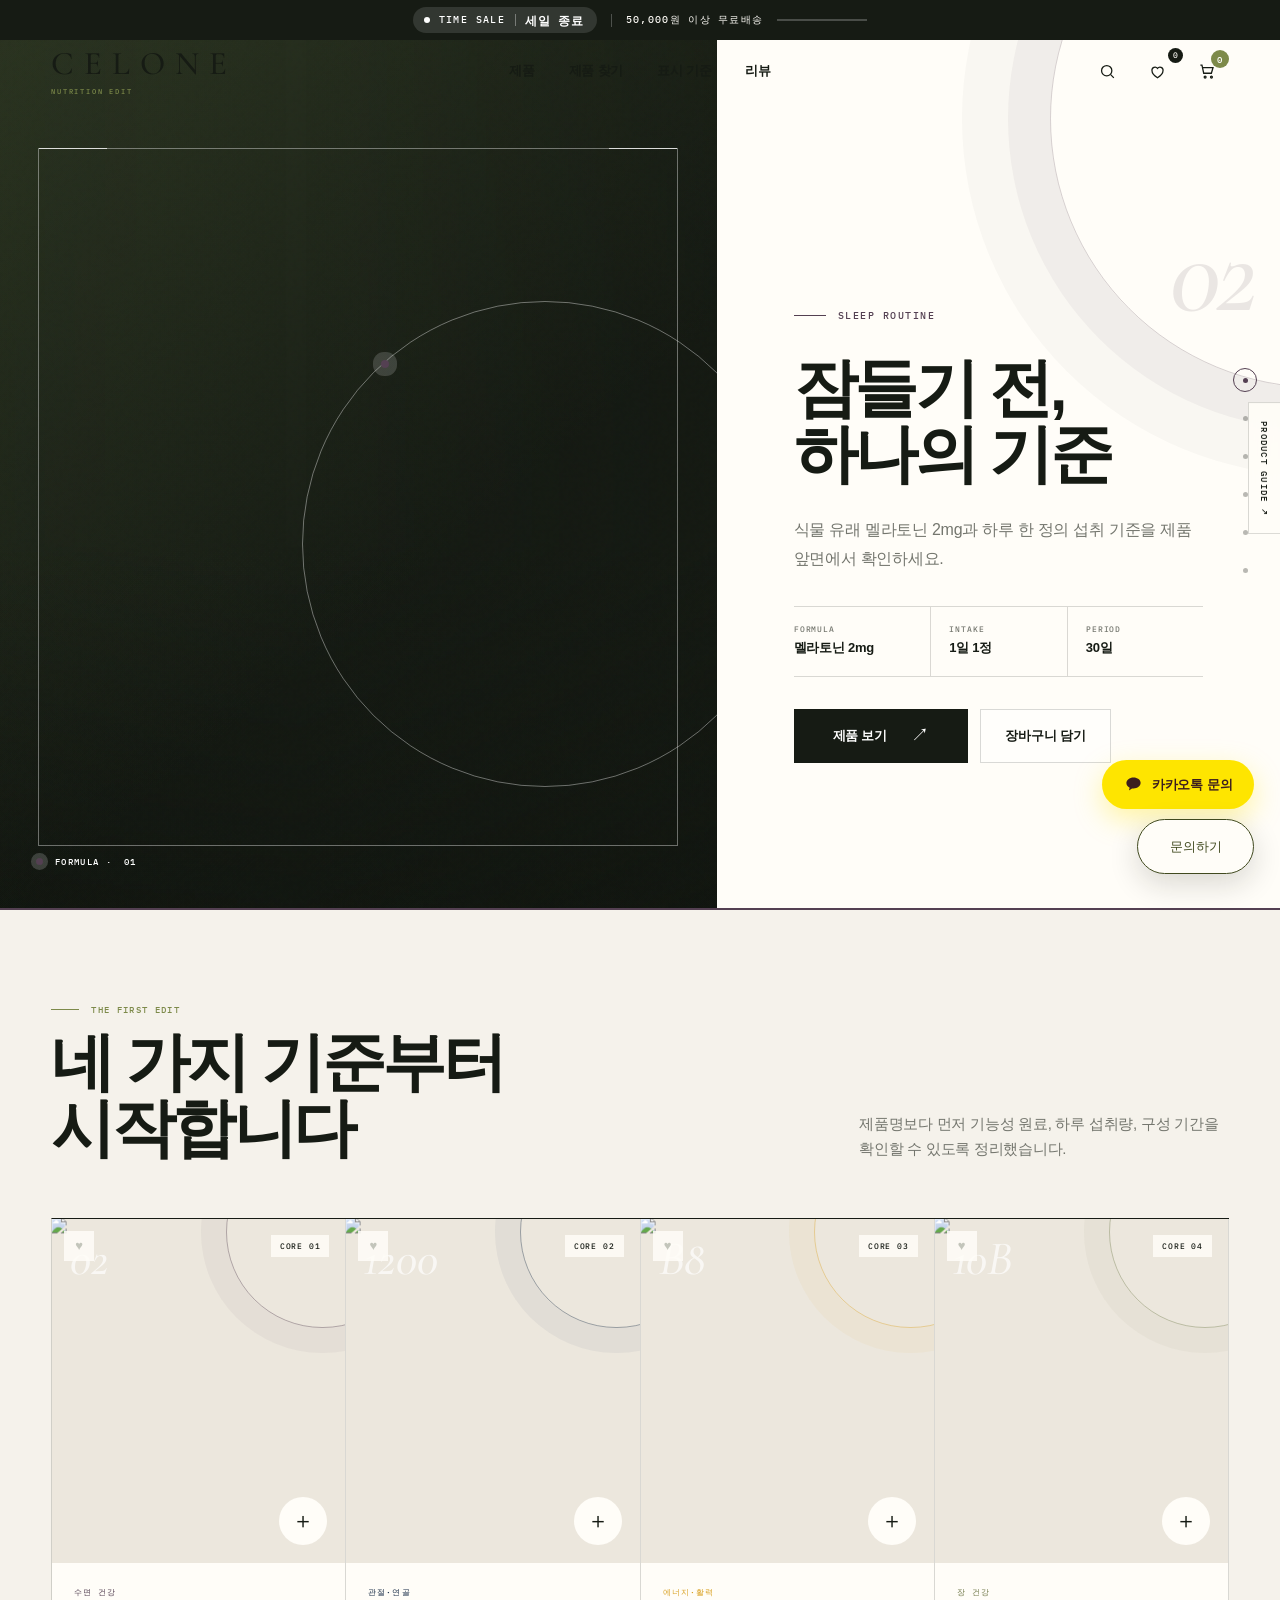
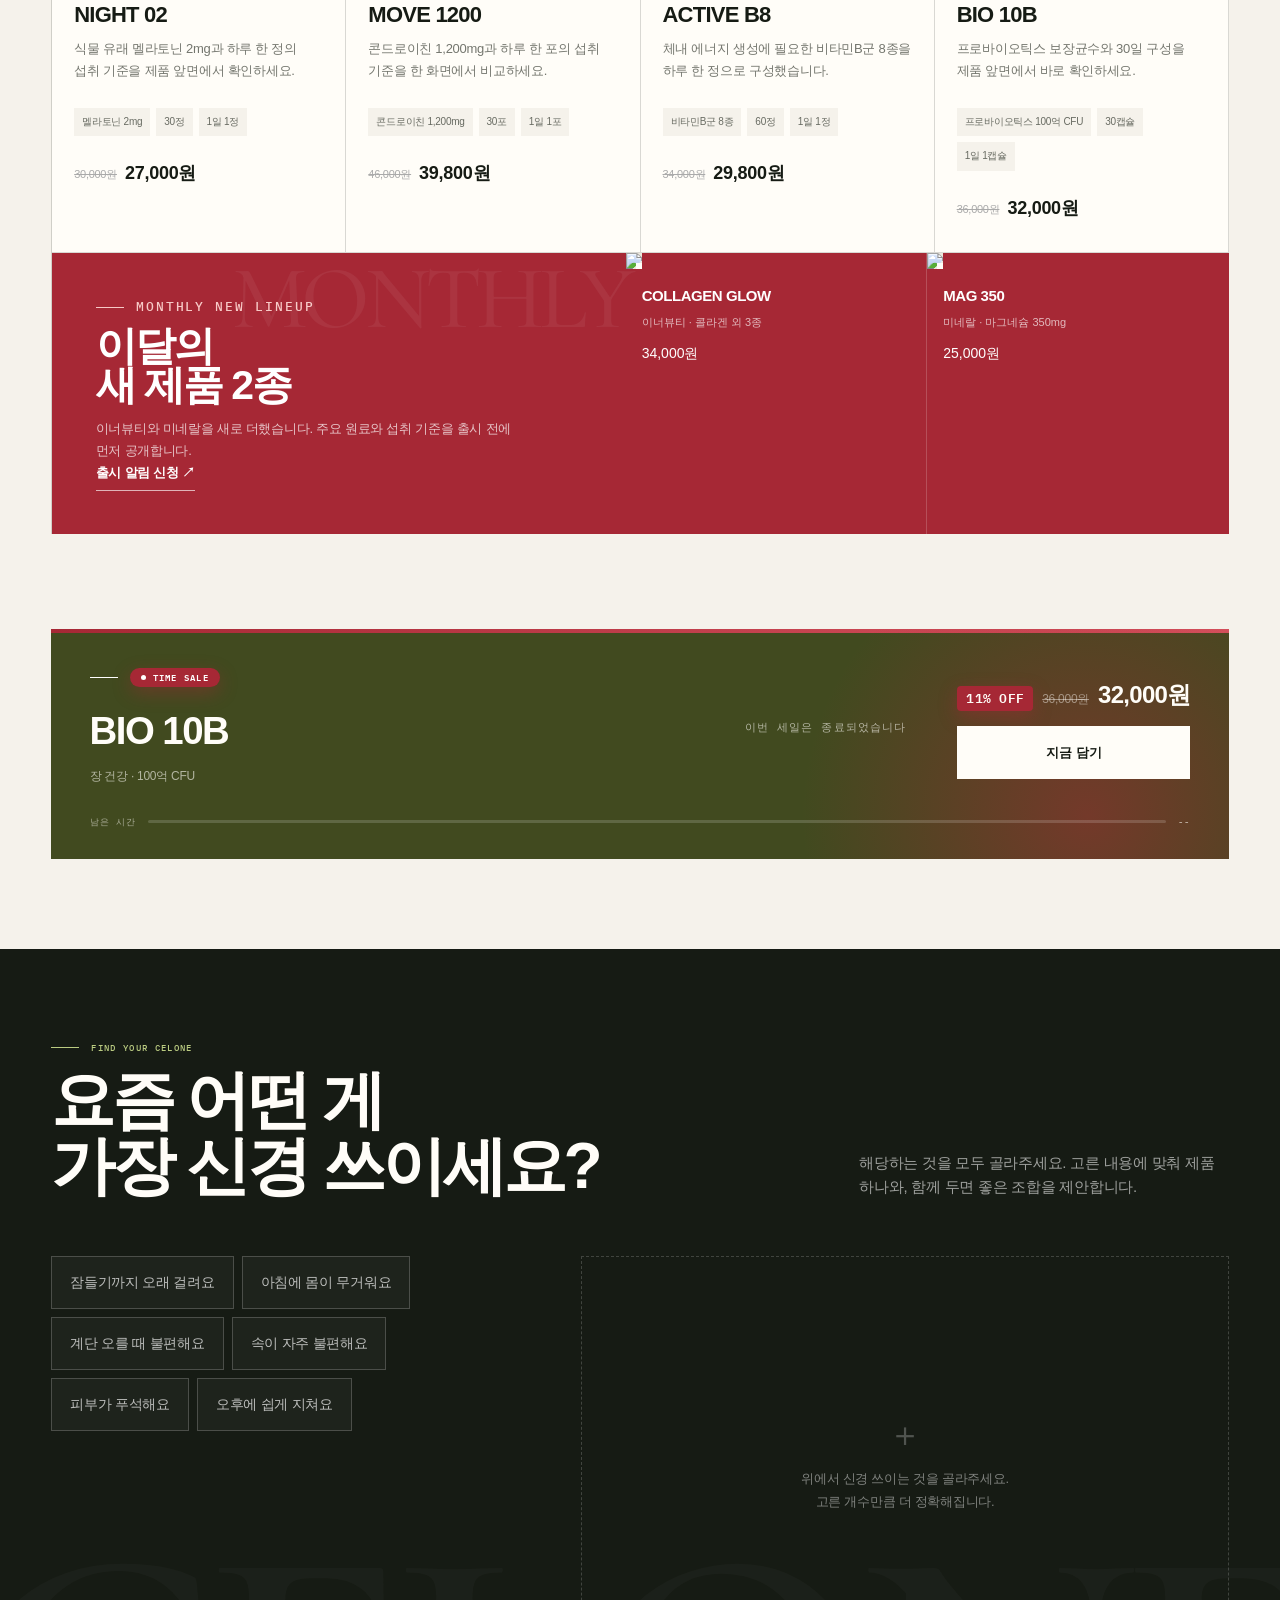
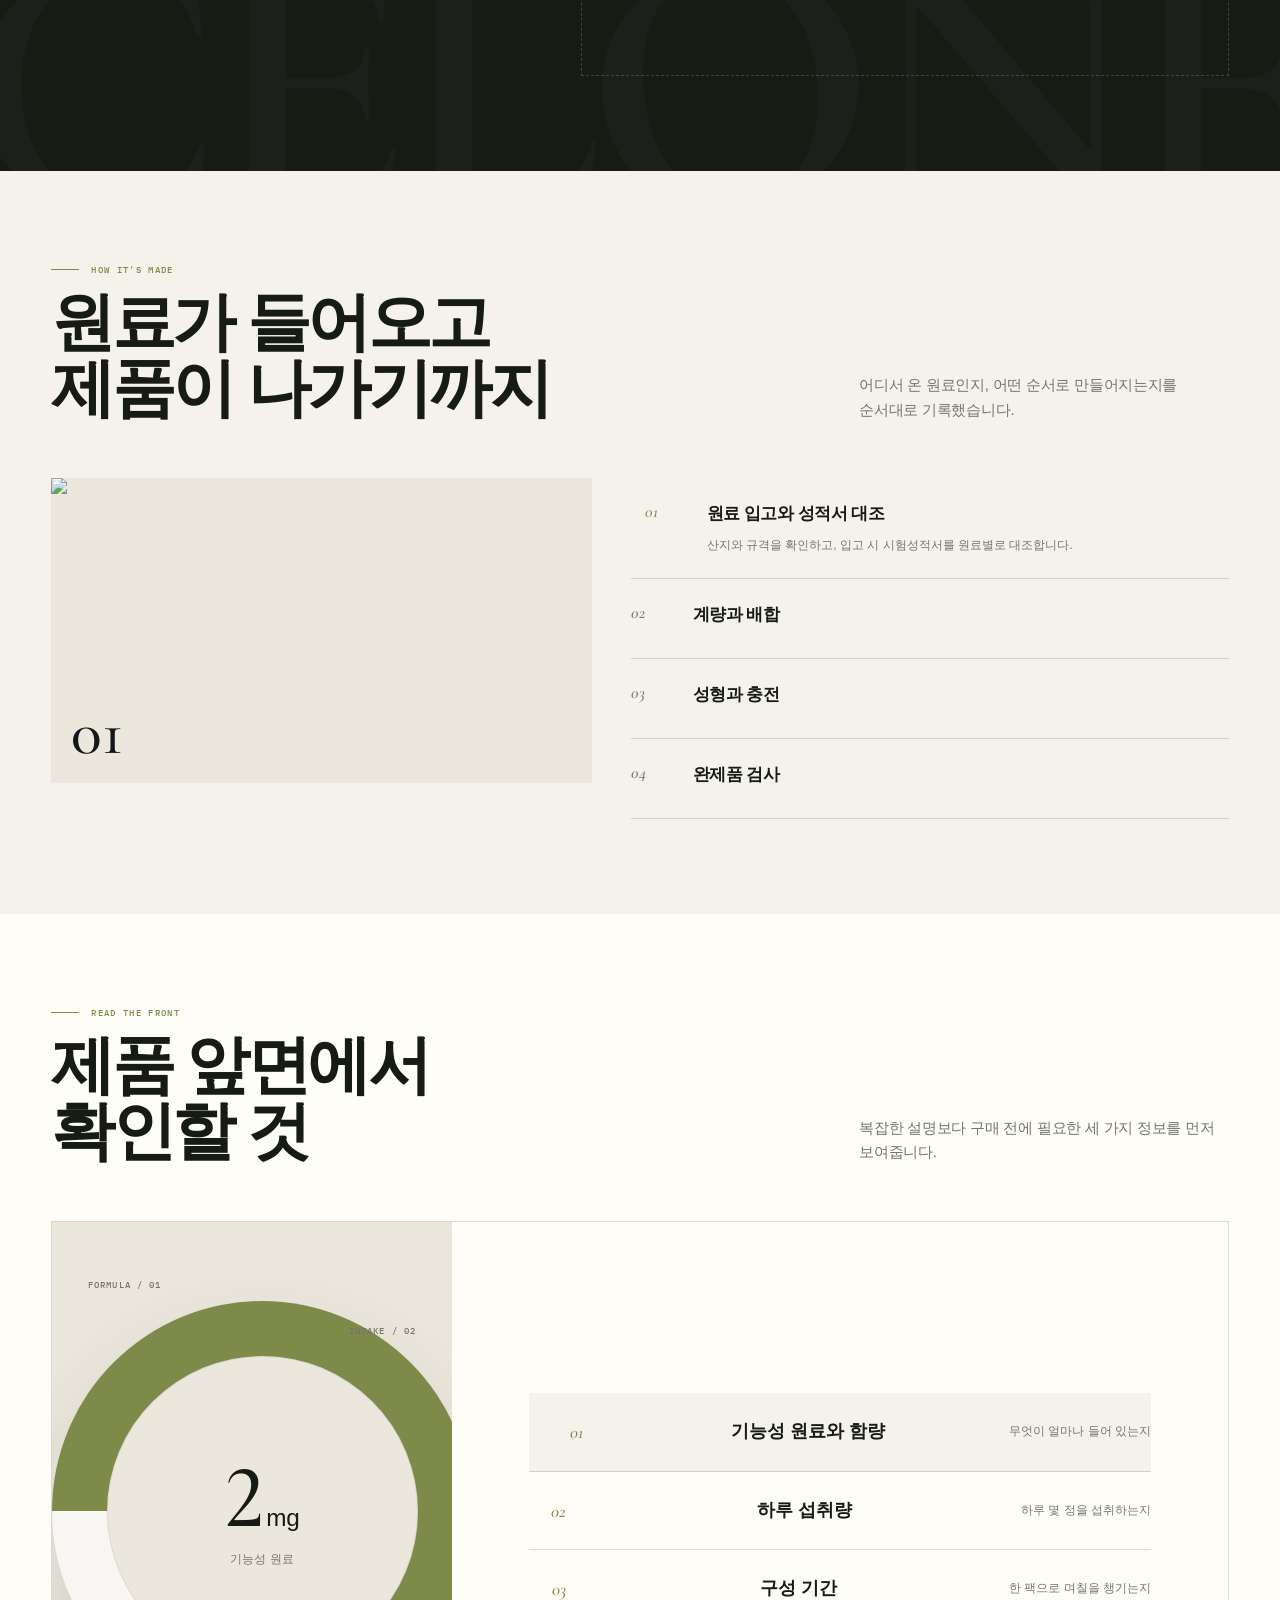
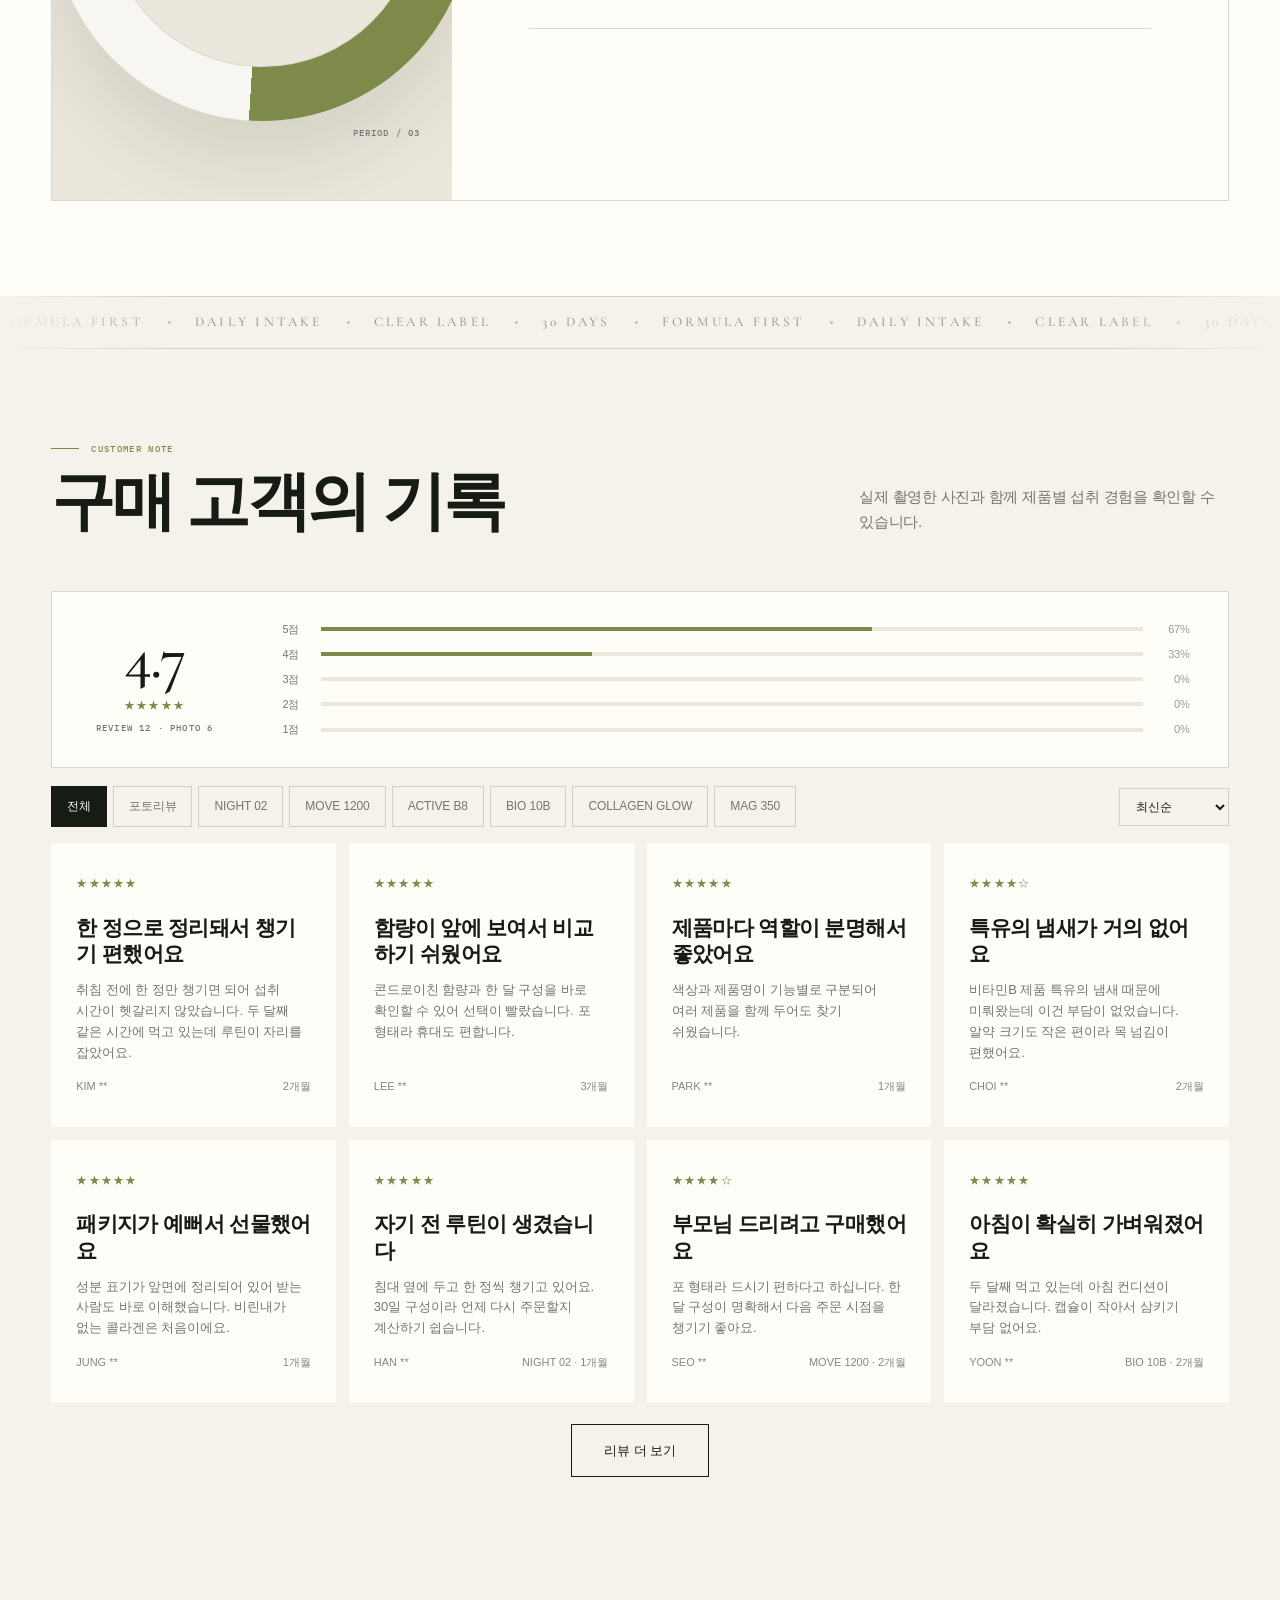
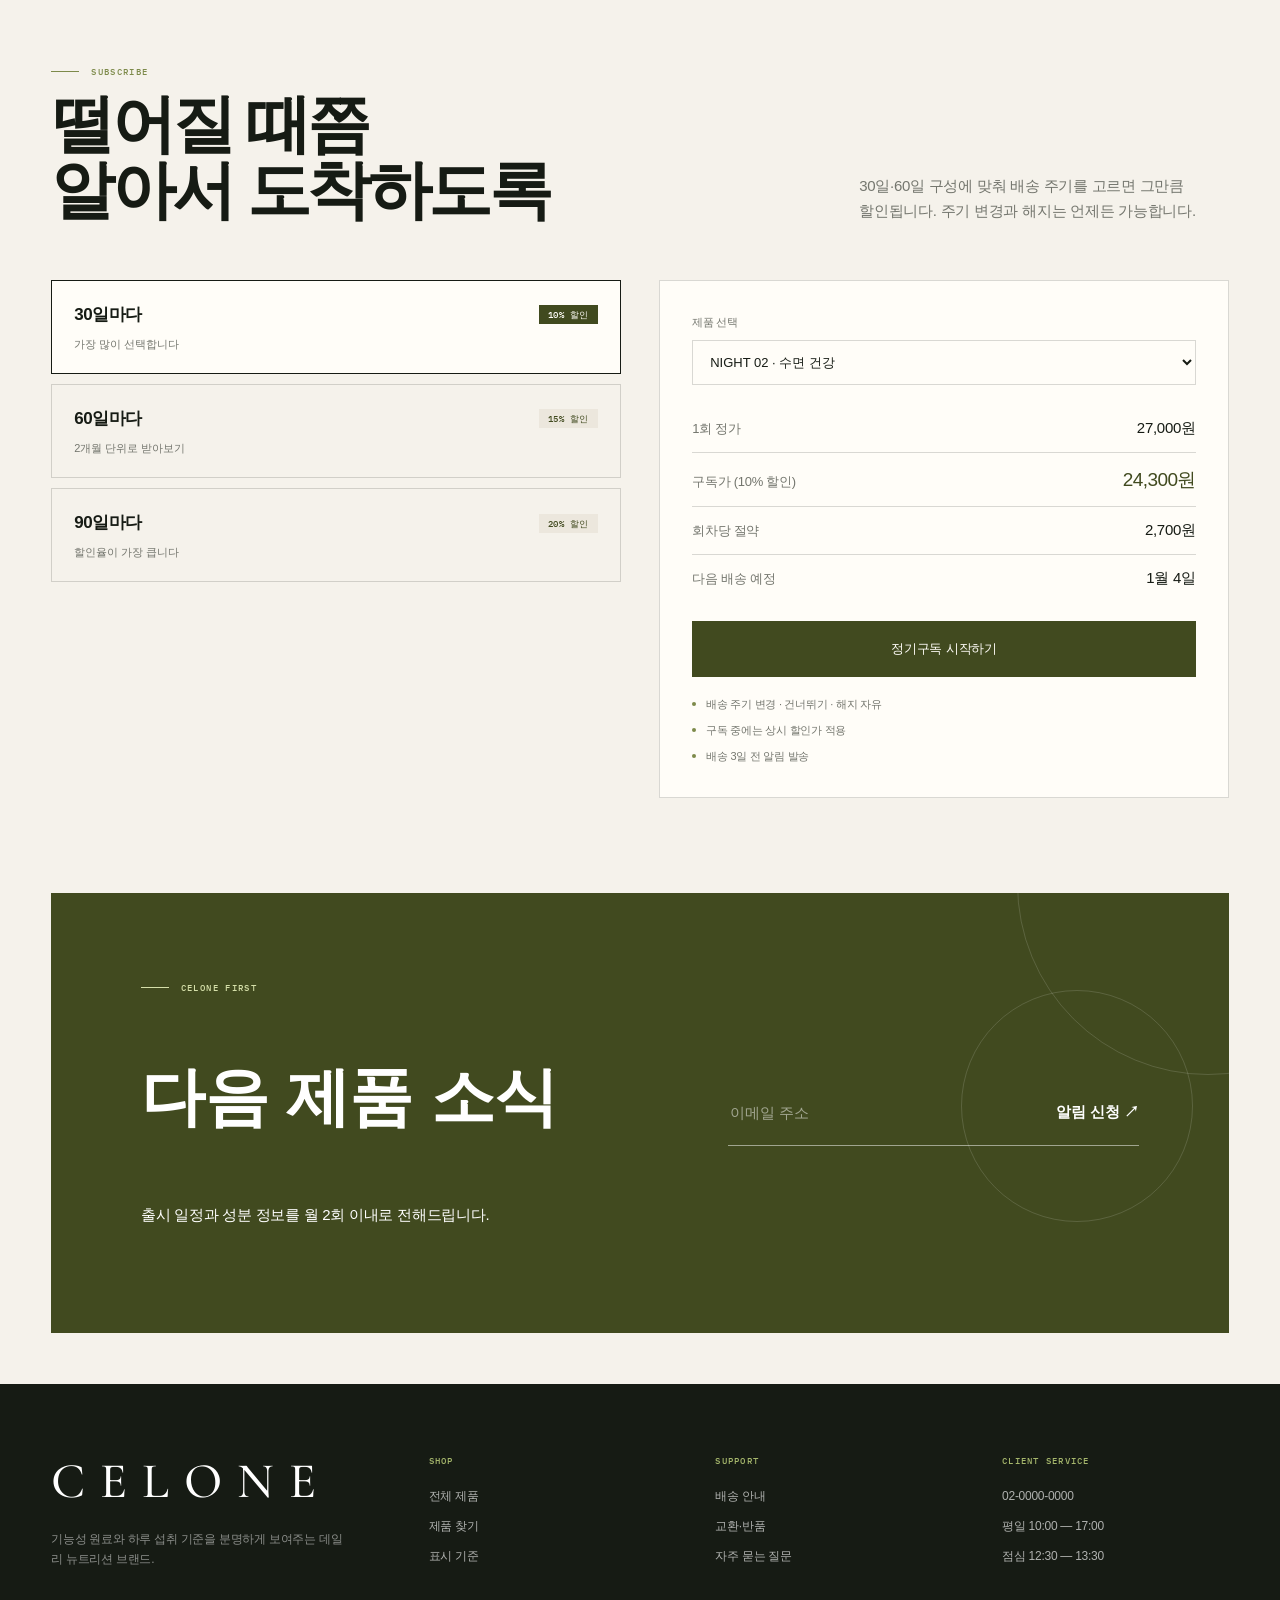
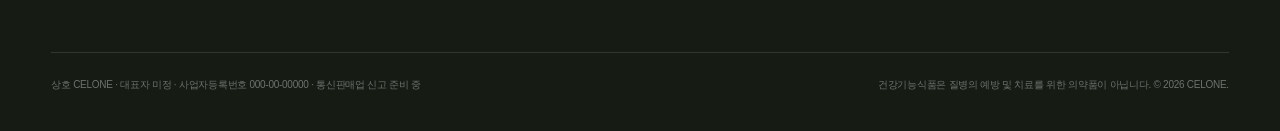
==== commit 7be87597: "브랜드 CELONE 으로 전면 교체 - LEVIO / 르비오 표기를 CELONE 으로 변경 (카페24 CDN 경로는 보존) - 팔레트를 로고 락업 기준으로 교체: 크림 #f7f6f" ====
--- a/cafe24/skin3-final.html
+++ b/cafe24/skin3-final.html
@@ -4,8 +4,8 @@
   <meta charset="utf-8">
   <meta name="viewport" content="width=device-width, initial-scale=1">
   <meta name="theme-color" content="#f2eee6">
-  <meta name="description" content="기능성 원료와 하루 섭취량을 분명하게 보여주는 르비오의 데일리 뉴트리션 스토어">
-  <title>LEVIO — Daily Nutrition Edit</title>
+  <meta name="description" content="기능성 원료와 하루 섭취량을 분명하게 보여주는 CELONE의 데일리 뉴트리션 스토어">
+  <title>CELONE — Daily Nutrition Edit</title>
   <link rel="preconnect" href="https://cdn.jsdelivr.net">
   <link rel="preconnect" href="https://fonts.googleapis.com">
   <link rel="preconnect" href="https://fonts.gstatic.com" crossorigin>
@@ -19,8 +19,8 @@
       --paper:#f5f2eb;
       --paper-2:#ece7dd;
       --white:#fffdf8;
-      --olive:#6d812c;
-      --olive-deep:#334015;
+      --olive:#7d8a4a;
+      --olive-deep:#414a1f;
       --night:#544052;
       --move:#1c304a;
       --active:#d9a122;
@@ -53,7 +53,7 @@
     .site-header{height:var(--header-h);position:absolute;top:30px;left:0;right:0;z-index:40;display:grid;grid-template-columns:1fr auto 1fr;align-items:center;padding:0 var(--pad);color:var(--ink);transition:background .4s,box-shadow .4s,transform .4s}
     .site-header.is-fixed{position:fixed;top:0;height:66px;background:rgba(255,253,248,.76);backdrop-filter:blur(18px) saturate(120%);box-shadow:0 1px 0 var(--line)}
     .wordmark{display:inline-grid;justify-items:start;line-height:.82;width:max-content}
-    .wordmark strong{font:600 31px/1 var(--serif);letter-spacing:.16em}
+    .wordmark strong{font:500 33px/1 var(--serif);letter-spacing:.3em}
     .wordmark small{font:500 7px/1 var(--mono);letter-spacing:.26em;color:var(--olive);margin-top:8px}
     .nav{display:flex;align-items:center;gap:34px;font-size:13px;font-weight:650}
     .nav a{position:relative;padding:12px 0}
@@ -180,7 +180,7 @@
 
     /* 고민 선택 다이얼 */
     .finder{background:var(--ink);color:var(--white);overflow:hidden;position:relative}
-    .finder::before{content:"LEVIO";position:absolute;right:-.08em;bottom:-.28em;font:600 clamp(160px,30vw,480px)/1 var(--serif);letter-spacing:-.05em;color:rgba(255,255,255,.025)}
+    .finder::before{content:"CELONE";position:absolute;right:-.08em;bottom:-.28em;font:600 clamp(160px,30vw,480px)/1 var(--serif);letter-spacing:-.05em;color:rgba(255,255,255,.025)}
     .finder .eyebrow{color:#bacb81}.finder .section-head>p{color:rgba(255,255,255,.58)}
     .finder-stage{display:grid;grid-template-columns:minmax(360px,.85fr) minmax(420px,1.15fr);gap:clamp(54px,9vw,140px);align-items:center;position:relative;z-index:2}
     .dial-wrap{display:grid;place-items:center;position:relative;min-height:560px}
@@ -633,7 +633,7 @@
     .newsletter-form button{color:white;font-weight:700;white-space:nowrap;padding:18px 0 18px 25px}
     .site-footer{background:var(--ink);color:white;padding:72px var(--pad) 38px}
     .footer-grid{display:grid;grid-template-columns:1.4fr repeat(3,1fr);gap:60px;padding-bottom:70px}
-    .footer-wordmark strong{font:600 48px/1 var(--serif);letter-spacing:.13em}.footer-wordmark p{max-width:300px;color:rgba(255,255,255,.5);font-size:12px;margin-top:24px}
+    .footer-wordmark strong{font:500 50px/1 var(--serif);letter-spacing:.3em}.footer-wordmark p{max-width:300px;color:rgba(255,255,255,.5);font-size:12px;margin-top:24px}
     .footer-col h3{font:500 9px/1 var(--mono);letter-spacing:.14em;color:#a6b76c;margin:0 0 22px}.footer-col a,.footer-col span{display:block;color:rgba(255,255,255,.66);font-size:12px;margin:10px 0}
     .footer-bottom{border-top:1px solid rgba(255,255,255,.12);padding-top:24px;display:flex;justify-content:space-between;gap:30px;color:rgba(255,255,255,.38);font-size:10px}
 
@@ -696,8 +696,8 @@
     <span class="notice-gauge" aria-hidden="true"><i id="noticeFill"></i></span>
   </div>
   <header class="site-header" id="siteHeader">
-    <a class="wordmark" href="#top" aria-label="르비오 홈">
-      <strong>LEVIO</strong><small>NUTRITION EDIT</small>
+    <a class="wordmark" href="#top" aria-label="CELONE 홈">
+      <strong>CELONE</strong><small>NUTRITION EDIT</small>
     </a>
     <nav class="nav" aria-label="주요 메뉴">
       <a href="#shop">제품</a><a href="#finder">제품 찾기</a><a href="#label">표시 기준</a><a href="#review">리뷰</a>
@@ -730,8 +730,8 @@
         <img class="hero-image" src="https://ecimg.cafe24img.com/pg3183b75242825081/leviooffical/web/upload/category/e4958fae16fa7c98df620f5bbe73e2de.jpg" alt="라벨 부착 전 용기에 충전하는 공정">
         <img class="hero-image" src="https://ecimg.cafe24img.com/pg3183b75242825081/leviooffical/web/upload/category/bba75d4ebab46d8c57f83a60eac2224b.jpg" alt="원료를 계량하는 공정">
         <img class="hero-image" src="https://ecimg.cafe24img.com/pg3183b75242825081/leviooffical/web/upload/category/7e056f2eea45d61e73076c0e1b4041c5.jpg" alt="원료 입고 성적서를 대조하는 공정">
-        <img class="hero-image" src="https://ecimg.cafe24img.com/pg3183b75242825081/leviooffical/web/upload/category/4bc1706cc0fb6c8c60c1c5391004d345.jpg" alt="LEVIO 제품 라인업">
-        <img class="hero-image" src="https://ecimg.cafe24img.com/pg3183b75242825081/leviooffical/web/upload/category/2273d4ac5006be87b6aead04b6476722.jpg" alt="LEVIO 코어 4종">
+        <img class="hero-image" src="https://ecimg.cafe24img.com/pg3183b75242825081/leviooffical/web/upload/category/4bc1706cc0fb6c8c60c1c5391004d345.jpg" alt="CELONE 제품 라인업">
+        <img class="hero-image" src="https://ecimg.cafe24img.com/pg3183b75242825081/leviooffical/web/upload/category/2273d4ac5006be87b6aead04b6476722.jpg" alt="CELONE 코어 4종">
         <div class="hero-frame"></div>
         <div class="hero-scan" aria-hidden="true"><span></span></div>
         <div class="scene-label">FORMULA · <span id="sceneNumber">01</span></div>
@@ -774,7 +774,7 @@
 
     <section class="section finder" id="finder">
       <div class="section-head reveal">
-        <div><p class="eyebrow">FIND YOUR LEVIO</p><h2>요즘 어떤 게<br>가장 신경 쓰이세요?</h2></div>
+        <div><p class="eyebrow">FIND YOUR CELONE</p><h2>요즘 어떤 게<br>가장 신경 쓰이세요?</h2></div>
         <p>해당하는 것을 모두 골라주세요. 고른 내용에 맞춰 제품 하나와, 함께 두면 좋은 조합을 제안합니다.</p>
       </div>
       <div class="symptom-stage reveal">
@@ -818,7 +818,7 @@
       </div>
     </section>
 
-    <div class="ticker" aria-label="르비오 제품 기준">
+    <div class="ticker" aria-label="CELONE 제품 기준">
       <div class="ticker-track"><div class="ticker-item">FORMULA FIRST</div><div class="ticker-item">DAILY INTAKE</div><div class="ticker-item">CLEAR LABEL</div><div class="ticker-item">30 DAYS</div><div class="ticker-item">FORMULA FIRST</div><div class="ticker-item">DAILY INTAKE</div><div class="ticker-item">CLEAR LABEL</div><div class="ticker-item">30 DAYS</div></div>
     </div>
 
@@ -876,19 +876,19 @@
     </section>
 
     <section class="newsletter reveal">
-      <div><p class="eyebrow">LEVIO FIRST</p><h2>다음 제품 소식</h2><p>출시 일정과 성분 정보를 월 2회 이내로 전해드립니다.</p></div>
+      <div><p class="eyebrow">CELONE FIRST</p><h2>다음 제품 소식</h2><p>출시 일정과 성분 정보를 월 2회 이내로 전해드립니다.</p></div>
       <form class="newsletter-form" id="newsletterForm"><label class="sr-only" for="email">이메일 주소</label><input id="email" type="email" placeholder="이메일 주소" required><button type="submit">알림 신청 ↗</button></form>
     </section>
   </main>
 
   <footer class="site-footer">
     <div class="footer-grid">
-      <div class="footer-wordmark"><strong>LEVIO</strong><p>기능성 원료와 하루 섭취 기준을 분명하게 보여주는 데일리 뉴트리션 브랜드.</p></div>
+      <div class="footer-wordmark"><strong>CELONE</strong><p>기능성 원료와 하루 섭취 기준을 분명하게 보여주는 데일리 뉴트리션 브랜드.</p></div>
       <div class="footer-col"><h3>SHOP</h3><a href="#shop">전체 제품</a><a href="#finder">제품 찾기</a><a href="#label">표시 기준</a></div>
       <div class="footer-col"><h3>SUPPORT</h3><a href="#">배송 안내</a><a href="#">교환·반품</a><a href="#">자주 묻는 질문</a></div>
       <div class="footer-col"><h3>CLIENT SERVICE</h3><span>02-0000-0000</span><span>평일 10:00 — 17:00</span><span>점심 12:30 — 13:30</span></div>
     </div>
-    <div class="footer-bottom"><span>상호 르비오 · 대표자 미정 · 사업자등록번호 000-00-00000 · 통신판매업 신고 준비 중</span><span>건강기능식품은 질병의 예방 및 치료를 위한 의약품이 아닙니다. © 2026 LEVIO.</span></div>
+    <div class="footer-bottom"><span>상호 CELONE · 대표자 미정 · 사업자등록번호 000-00-00000 · 통신판매업 신고 준비 중</span><span>건강기능식품은 질병의 예방 및 치료를 위한 의약품이 아닙니다. © 2026 CELONE.</span></div>
   </footer>
 
   <button class="guide-tab" type="button" aria-label="제품 선택 안내">PRODUCT GUIDE ↗</button>
